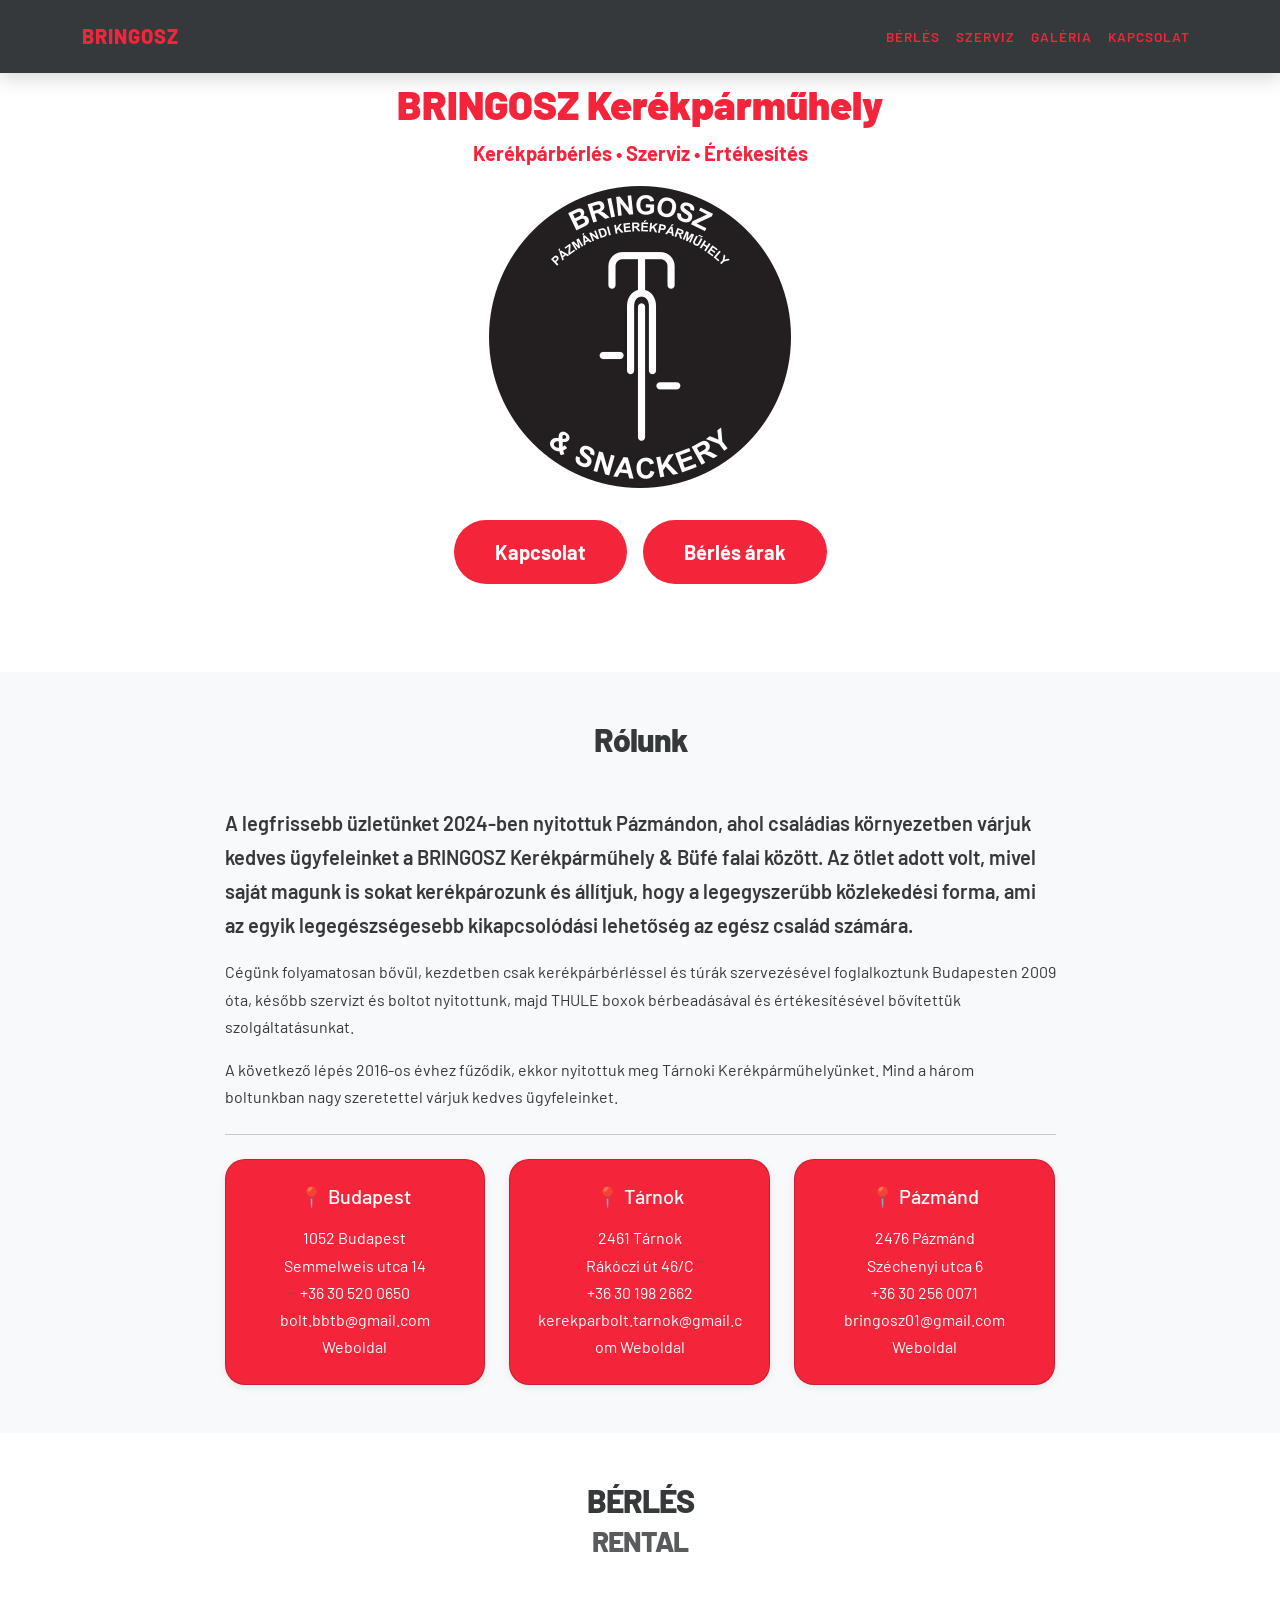
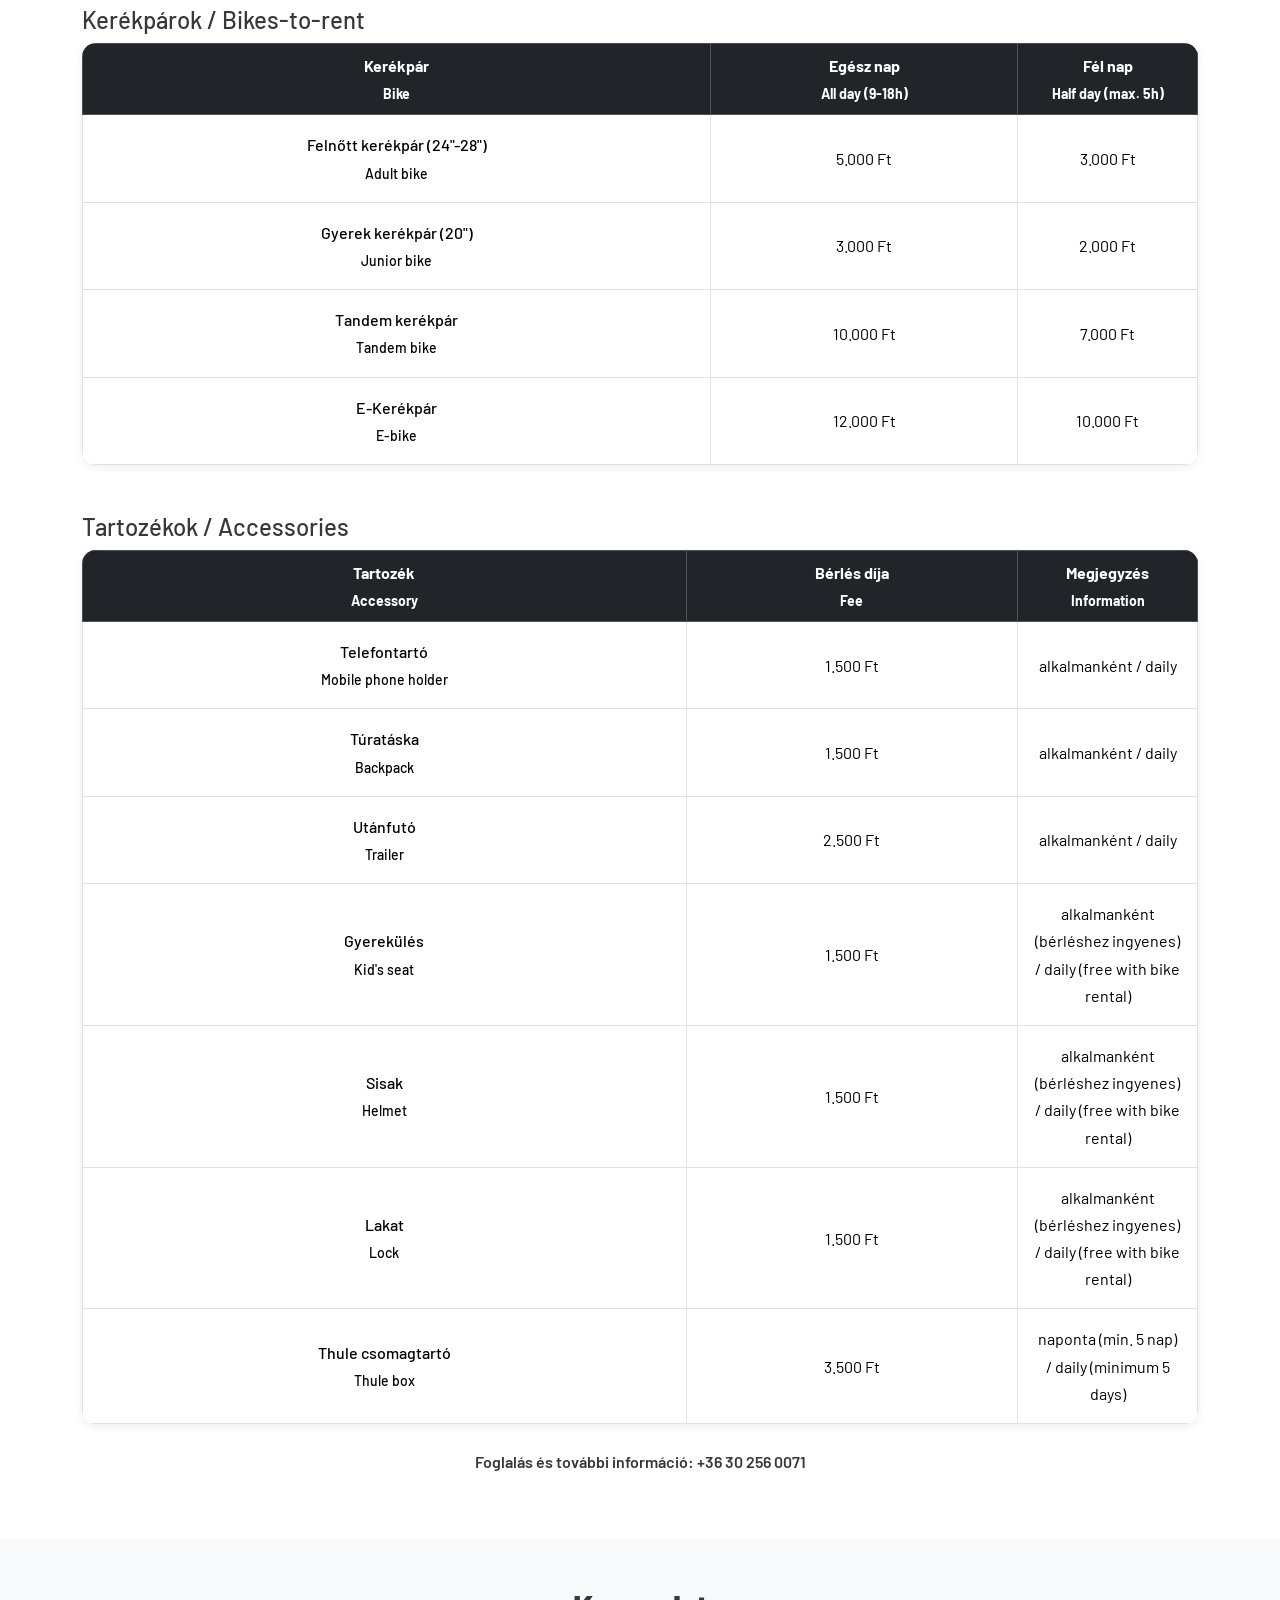
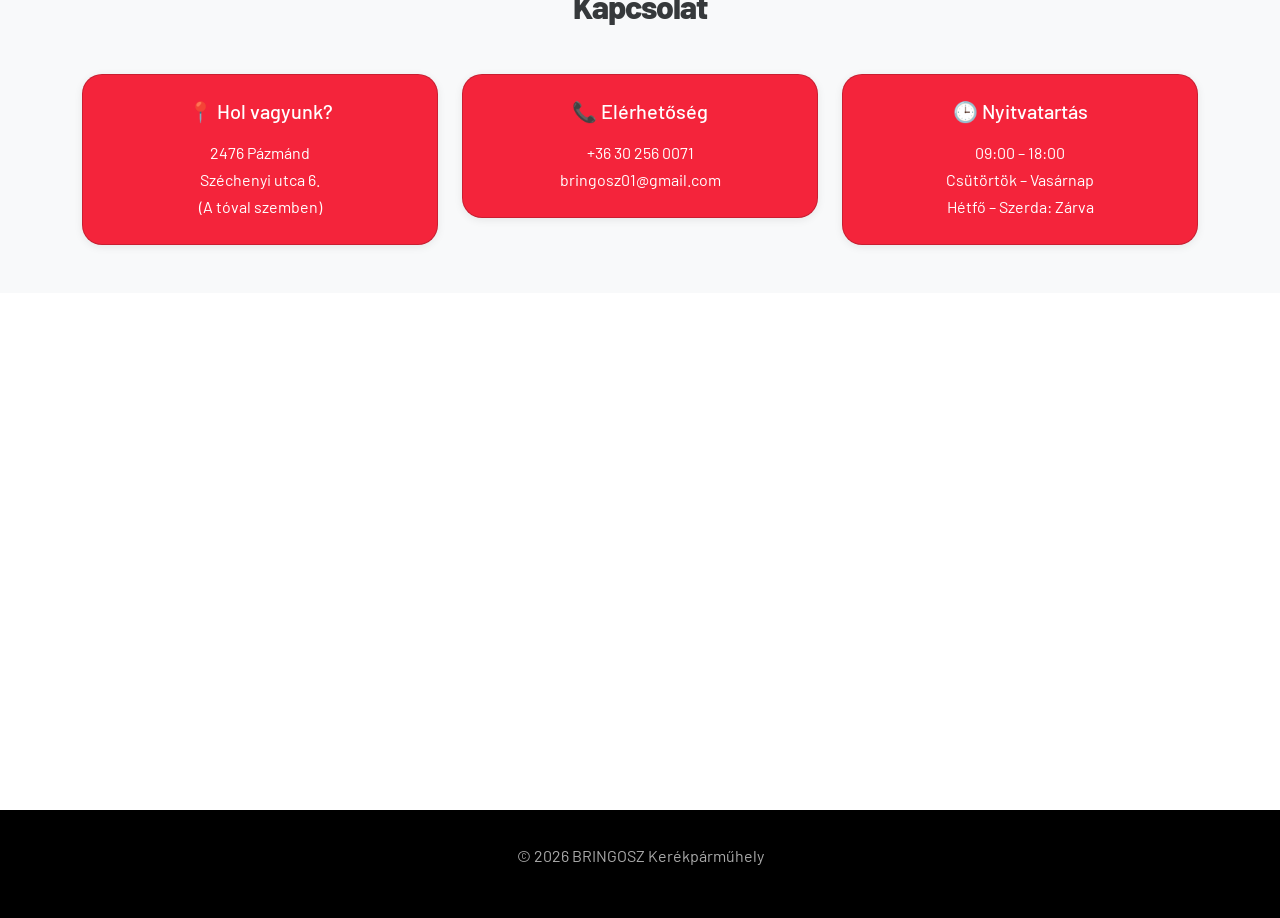
==== index.html @ d48463d9 "2." ====
<!DOCTYPE html>
<html lang="hu">
<head>
<meta charset="UTF-8">
<meta name="viewport" content="width=device-width, initial-scale=1.0">
<title>BRINGOSZ Kerékpárműhely – Pázmánd</title>

<link href="https://cdn.jsdelivr.net/npm/bootstrap@5.3.2/dist/css/bootstrap.min.css" rel="stylesheet">
<link href="https://fonts.googleapis.com/css2?family=Barlow:wght@400;600;700;800&display=swap" rel="stylesheet">
<link rel="stylesheet" href="./assets/css/style.css">
</head>

<body>

<nav class="navbar navbar-expand-lg fixed-top">
  <div class="container">
    <a class="navbar-brand" href="#">BRINGOSZ</a>
    <button class="navbar-toggler" type="button" data-bs-toggle="collapse" data-bs-target="#nav">
      <span class="navbar-toggler-icon"></span>
    </button>

    <div class="collapse navbar-collapse justify-content-end" id="nav">
      <ul class="navbar-nav">
        <li class="nav-item"><a class="nav-link" href="#berles">Bérlés</a></li>
        <li class="nav-item"><a class="nav-link" href="araink.html">Szerviz</a></li>
        <li class="nav-item"><a class="nav-link" href="galeria.php">Galéria</a></li>
        <li class="nav-item"><a class="nav-link" href="#kapcsolat">Kapcsolat</a></li>
      </ul>
    </div>
  </div>
</nav>

<main>
<section class="hero">
  <div class="container">
    <strong><h1>BRINGOSZ Kerékpárműhely</h1></strong>
    <strong><p class="lead">Kerékpárbérlés • Szerviz • Értékesítés</p></strong>

    <div class="logo-placeholder">
      <img src="./assets/imgs/bringosz_logo.png" alt="BRINGOSZ Logo">
    </div>

    <div class="d-flex justify-content-center flex-wrap mt-4">
      <a href="#kapcsolat" class="btn btn-lg">Kapcsolat</a>
      <a href="#berles" class="btn btn-lg">Bérlés árak</a>
    </div>
  </div>
</section>

<section class="py-5 bg-light">
  <div class="container">
    <h2 class="text-center mb-5">Rólunk</h2>

    <div class="row justify-content-center">
      <div class="col-lg-9">
        <p class="lead fw-semibold">
          A legfrissebb üzletünket 2024-ben nyitottuk Pázmándon, ahol családias környezetben
          várjuk kedves ügyfeleinket a BRINGOSZ Kerékpárműhely &amp; Büfé falai között. Az
          ötlet adott volt, mivel saját magunk is sokat kerékpározunk és állítjuk, hogy a
          legegyszerűbb közlekedési forma, ami az egyik legegészségesebb kikapcsolódási
          lehetőség az egész család számára.
        </p>

        <p>
          Cégünk folyamatosan bővül, kezdetben csak kerékpárbérléssel és túrák szervezésével
          foglalkoztunk Budapesten 2009 óta, később szervizt és boltot nyitottunk, majd
          THULE boxok bérbeadásával és értékesítésével bővítettük szolgáltatásunkat.
        </p>

        <p>
          A következő lépés 2016-os évhez fűződik, ekkor nyitottuk meg Tárnoki Kerékpárműhelyünket.
          Mind a három boltunkban nagy szeretettel várjuk kedves ügyfeleinket.
        </p>

        <hr class="my-4">

        <div class="row g-4 text-center">

          <div class="col-md-4">
            <div class="card contact-card text-white text-center p-4" style="background-color: var(--primary-color); border-radius:20px;">
              <h5 class="mb-3">📍 Budapest</h5>
              <p class="mb-0">
                1052 Budapest<br>
                Semmelweis utca 14<br>
                <a href="tel:+36305200650" class="text-white text-decoration-none">+36 30 520 0650</a><br>
                <a href="mailto:bolt.bbtb@gmail.com" class="text-white text-decoration-none">bolt.bbtb@gmail.com</a><br>
                <a href="https://bbtt.hu" target ="_blank" class="text-white text-decoration-none">Weboldal</a>
            </p>
            </div>
          </div>

          <div class="col-md-4">
            <div class="card contact-card text-white text-center p-4" style="background-color: var(--primary-color); border-radius:20px;">
              <h5 class="mb-3">📍 Tárnok</h5>
              <p class="mb-0">
                2461 Tárnok<br>
                Rákóczi út 46/C<br>
                <a href="tel:+36301982662" class="text-white text-decoration-none">+36 30 198 2662</a><br>
                <a href="mailto:kerekparbolt.tarnok@gmail.com" class="text-white text-decoration-none">kerekparbolt.tarnok@gmail.com</a>
                <a href="https://tarnokbike.hu" target ="_blank" class="text-white text-decoration-none">Weboldal</a>
                </p>
            </div>
          </div>

          <div class="col-md-4">
            <div class="card contact-card text-white text-center p-4" style="background-color: var(--primary-color); border-radius:20px;">
              <h5 class="mb-3">📍 Pázmánd</h5>
              <p class="mb-0">
                2476 Pázmánd<br>
                Széchenyi utca 6<br>
                <a href="tel:+36302560071" class="text-white text-decoration-none">+36 30 256 0071</a><br>
                <a href="mailto:bringosz01@gmail.com" class="text-white text-decoration-none">bringosz01@gmail.com</a><br>
                <a href="https://bringosz.hu" target ="_blank" class="text-white text-decoration-none">Weboldal</a>
              </p>
            </div>
          </div>

        </div>
      </div>
    </div>
  </div>
</section>

<section id="berles" class="py-5">
  <div class="container">
    <h2 class="text-center mb-4">BÉRLÉS <br><small class="text-muted">RENTAL</small></h2>

    <h4 class="mt-5">Kerékpárok / Bikes-to-rent</h4>
    <div class="table-responsive content-card">
      <table class="table table-bordered text-center align-middle">
        <thead class="table-dark">
          <tr>
            <th>Kerékpár<br><small>Bike</small></th>
            <th>Egész nap<br><small>All day (9-18h)</small></th>
            <th>Fél nap<br><small>Half day (max. 5h)</small></th>
          </tr>
        </thead>
        <tbody>
          <tr>
            <td>Felnőtt kerékpár (24"-28")<br><small>Adult bike</small></td>
            <td>5.000 Ft</td>
            <td>3.000 Ft</td>
          </tr>
          <tr>
            <td>Gyerek kerékpár (20")<br><small>Junior bike</small></td>
            <td>3.000 Ft</td>
            <td>2.000 Ft</td>
          </tr>
          <tr>
            <td>Tandem kerékpár<br><small>Tandem bike</small></td>
            <td>10.000 Ft</td>
            <td>7.000 Ft</td>
          </tr>
          <tr>
            <td>E-Kerékpár<br><small>E-bike</small></td>
            <td>12.000 Ft</td>
            <td>10.000 Ft</td>
          </tr>
        </tbody>
      </table>
    </div>

    <h4 class="mt-5 ">Tartozékok / Accessories</h4>
    <div class="table-responsive content-card">
      <table class="table  table-bordered text-center align-middle">
        <thead class="table-dark">
          <tr>
            <th>Tartozék<br><small>Accessory</small></th>
            <th>Bérlés díja<br><small>Fee</small></th>
            <th>Megjegyzés<br><small>Information</small></th>
          </tr>
        </thead>
        <tbody>
          <tr>
            <td>Telefontartó<br><small>Mobile phone holder</small></td>
            <td>1.500 Ft</td>
            <td>alkalmanként / daily</td>
          </tr>
          <tr>
            <td>Túratáska<br><small>Backpack</small></td>
            <td>1.500 Ft</td>
            <td>alkalmanként / daily</td>
          </tr>
          <tr>
            <td>Utánfutó<br><small>Trailer</small></td>
            <td>2.500 Ft</td>
            <td>alkalmanként / daily</td>
          </tr>
          <tr>
            <td>Gyerekülés<br><small>Kid's seat</small></td>
            <td>1.500 Ft</td>
            <td>alkalmanként (bérléshez ingyenes) / daily (free with bike rental)</td>
          </tr>
          <tr>
            <td>Sisak<br><small>Helmet</small></td>
            <td>1.500 Ft</td>
            <td>alkalmanként (bérléshez ingyenes) / daily (free with bike rental)</td>
          </tr>
          <tr>
            <td>Lakat<br><small>Lock</small></td>
            <td>1.500 Ft</td>
            <td>alkalmanként (bérléshez ingyenes) / daily (free with bike rental)</td>
          </tr>
          <tr>
            <td>Thule csomagtartó<br><small>Thule box</small></td>
            <td>3.500 Ft</td>
            <td>naponta (min. 5 nap) / daily (minimum 5 days)</td>
          </tr>
        </tbody>
      </table>
    </div>

    <p class="text-center mt-4 fw-semibold">
      Foglalás és további információ: +36 30 256 0071
    </p>
  </div>
</section>

<section id="kapcsolat" class="py-5 bg-light">
  <div class="container">
    <h2 class="text-center mb-5">Kapcsolat</h2>

    <div class="row g-4">
      <div class="col-md-4">
        <div class="card contact-card text-white text-center p-4" style="background-color: var(--primary-color); border-radius:20px;">
          <h5 class="mb-3">📍 Hol vagyunk?</h5>
          <p class="mb-0">
            2476 Pázmánd<br>
            Széchenyi utca 6.<br>
            (A tóval szemben)
          </p>
        </div>
      </div>

      <div class="col-md-4">
        <div class="card contact-card text-white text-center p-4" style="background-color: var(--primary-color); border-radius:20px;">
          <h5 class="mb-3">📞 Elérhetőség</h5>
          <p class="mb-0">
            <a href="tel:+36302560071" class="text-white text-decoration-none">+36 30 256 0071</a><br>
            <a href="mailto:bringosz01@gmail.com" class="text-white text-decoration-none">bringosz01@gmail.com</a>
          </p>
        </div>
      </div>

      <div class="col-md-4">
        <div class="card contact-card text-white text-center p-4" style="background-color: var(--primary-color); border-radius:20px;">
          <h5 class="mb-3">🕒 Nyitvatartás</h5>
          <p class="mb-0">
            09:00 – 18:00<br>
            Csütörtök – Vasárnap<br>
            Hétfő – Szerda: Zárva
          </p>
        </div>
      </div>
    </div>
  </div>
</section>

<section>
  <iframe 
    src="https://maps.google.com/maps?q=2476%20Pázmánd,%20Széchenyi%20utca%206&t=m&z=15&output=embed"
    width="100%" 
    height="350" 
    style="border:0;"
    loading="lazy">
  </iframe>
</section>

</main>

<footer>
  <div class="container text-center">
    <p>© 2026 BRINGOSZ Kerékpárműhely</p>
  </div>
</footer>

<script src="https://cdn.jsdelivr.net/npm/bootstrap@5.3.2/dist/js/bootstrap.bundle.min.js"></script>
</body>
</html>
---- assets/css/style.css ----
:root {
  --primary-color: #f4243b;
  --primary-dark: #d22128;
  --accent-color: #d2200b;
  --dark-color: #36393b;
  --text-color: #36393b;
  --white: #ffffff;

  --shadow-light: 0 2px 8px rgba(0, 0, 0, 0.08);
  --shadow-medium: 0 6px 18px rgba(0, 0, 0, 0.15);
}

* { margin:0; padding:0; box-sizing:border-box; }

html, body { height: 100%; }
main { flex: 1; }

body {
  background-color: var(--white);
  color: var(--text-color);
  font-family: 'Barlow', system-ui, sans-serif;
  line-height: 1.7;
  overflow-x: hidden;
  display: flex;
  flex-direction: column;
  min-height: 100vh;
}

.navbar {
  background-color: var(--dark-color);
  box-shadow: var(--shadow-medium);
  padding: 0.9rem 0;
  transition: background 0.3s ease-in-out;
}

.navbar-brand {
  color: var(--primary-color) !important;
  font-weight: 800;
  letter-spacing: 1px;
  text-transform: uppercase;
  transition: color 0.3s ease-in-out;
}

.navbar-brand:hover {
  color: white !important;
}

.nav-link {
  color: var(--primary-color) !important;
  font-weight: 600;
  text-transform: uppercase;
  font-size: .85rem;
  letter-spacing: 1px;
  position: relative;
  transition: color 0.3s ease-in-out;
}

.nav-link:hover {
  color: white !important;
}

.nav-link::after {
  content: "";
  position: absolute;
  left: 1rem;
  bottom: 0;
  width: 0;
  height: 2px;
  background: var(--primary-color);
  transition: all 0.3s ease-in-out;
}

.nav-link:hover::after {
  width: calc(100% - 2rem);
  background: white;
}

.navbar-toggler {
  border-color: rgba(255,255,255,.5);
}

.navbar-toggler-icon {
  filter: invert(1);
}

.hero {
  position: relative;
  min-height: 65vh;
  display:flex;
  align-items:center;
  background: var(--white);
  color:var(--primary-color);
  font-weight: bold;
  text-align:center;
}

.hero::before {
  content:"";
  position:absolute;
  font-weight: bold;
  inset:0;
}

.hero .container { position:relative; z-index:2; }

.hero .btn {
  background: var(--primary-color);
  color: white;
  border-radius:50px;
  padding:1rem 2.5rem;
  font-weight:700;
  transition: all 0.3s ease-in-out;
  margin:0.5rem;
}
.hero h1 {
  font-weight: 900; 
}

.hero p.lead {
  font-weight: 700; 
}

.hero .btn:hover {
  background:var(--dark-color);
  color: var(--primary-color);
  transform:translateY(-2px);
}

section { padding:5rem 0; }

section h2 {
  font-weight:800;
  letter-spacing:-1px;
  margin-bottom:3rem;
}

.content-card h4 {
  color: var(--primary-color);
  font-weight: 800;          
  font-size: 1.8rem;        
  text-align: center;        
  margin-bottom: 1.5rem;
  padding-bottom: 0.75rem;
  border-bottom: 3px solid var(--accent-color);
}

.content-card table { margin: auto; }

.content-card table td:first-child { font-weight: 500; }
.content-card table td:last-child { width: 180px; }

.content-card,
.card,
.contact-card,
.social-card {
  background:white;
  border-radius:14px;
  box-shadow: var(--shadow-light);
  transition:.3s;
}

.card-img-top { height:220px; object-fit:cover; }

.card-title {
  color: var(--primary-color) !important;
  font-weight:700;
}

.table td { padding:1rem; }

#price-tag {
  background: linear-gradient(135deg, var(--primary-color), var(--accent-color));
  color:white;
  font-weight:700;
  padding:.6rem 1.2rem;
  border-radius:8px;
  text-align:center;
  box-shadow: 0 3px 10px rgba(65,105,225,.25);
}

.btn-primary {
  background: var(--primary-color);
  border: none;
}

.btn-primary:hover { background: var(--primary-dark); }

.gallery-box { width: 100%; height: 160px; overflow: hidden; border-radius: 12px; }
.gallery-img { width: 100%; height: 100%; object-fit: cover; transition: transform .25s; }
.gallery-box:hover .gallery-img { transform: scale(1.08); }

footer {
  background:black;
  color:#aaa;
  padding:2rem 0;
  text-align:center;
}

/* ===================== MEDIA QUERIES ===================== */
@media (max-width: 768px){
  body { font-size: 15px; line-height: 1.6; }
  section { padding: 2.5rem 1rem; }
  section h2 { font-size: 1.7rem; margin-bottom: 2rem; }

  .navbar { padding: .6rem 0; }
  .navbar-brand { font-size: 1rem; }
  .nav-link { font-size: .9rem; padding: .6rem 1rem !important; }
  .nav-link::after { display: none; }

  .hero { min-height: 55vh; padding: 3rem 1rem; }
  .hero h1 { font-size: 1.9rem; }
  .hero p { font-size: 1rem; }
  .hero .btn { width: 100%; padding: .9rem 1.2rem; font-size: 1rem; }

  .content-card h4 { font-size: 1.3rem; margin-bottom: 1rem; }
  .content-card,
  .card,
  .contact-card,
  .social-card { border-radius: 12px; padding: 1rem; }

  .card-img-top { height: 180px; }
  .card-title { font-size: 1.1rem; }
  .content-card table { font-size: .9rem; }
  .table td { padding: .6rem; }
  .content-card { overflow-x: auto; }
  #price-tag { font-size: .95rem; padding: .5rem .9rem; }

  .btn { width: 100%; margin-bottom: .5rem; }
  .gallery-box { width: 100%; aspect-ratio: 1 / 1; overflow: hidden; border-radius: 12px; }
  footer { font-size: .9rem; padding: 1.5rem 1rem; }
}
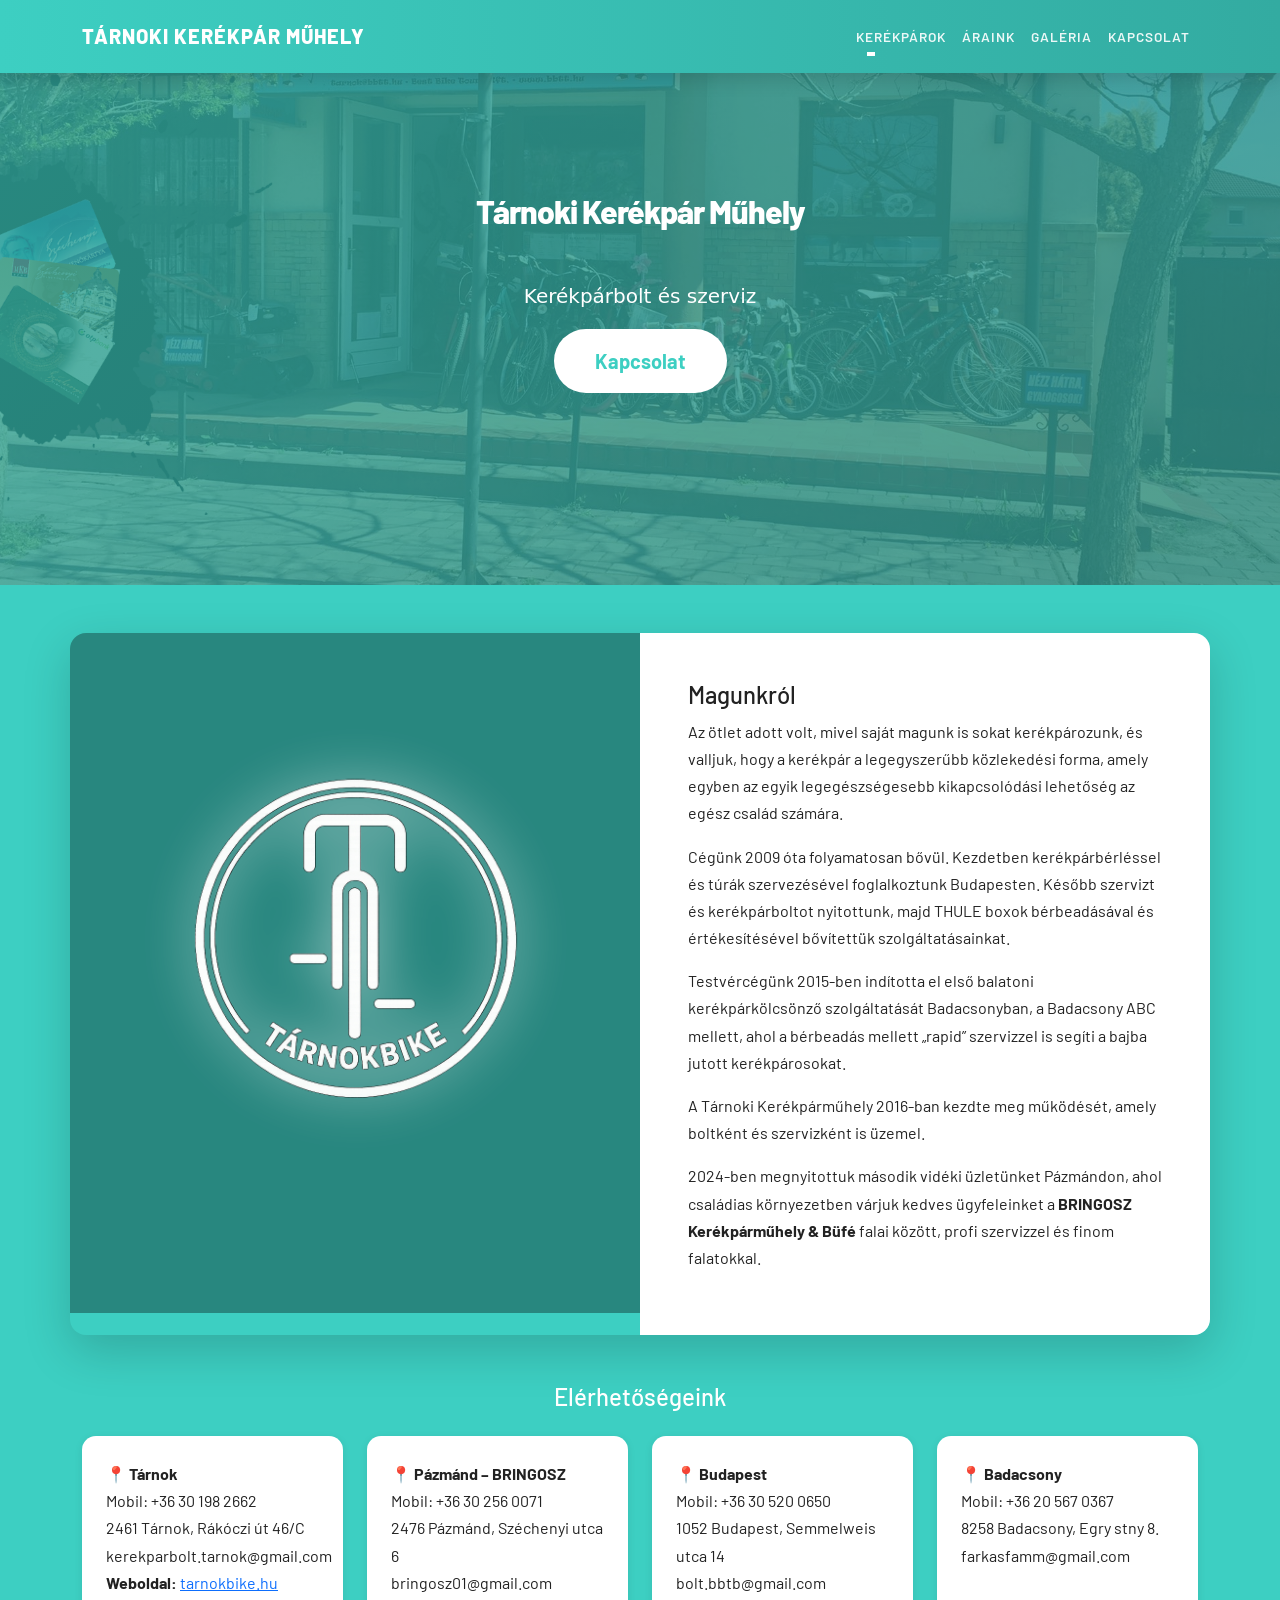
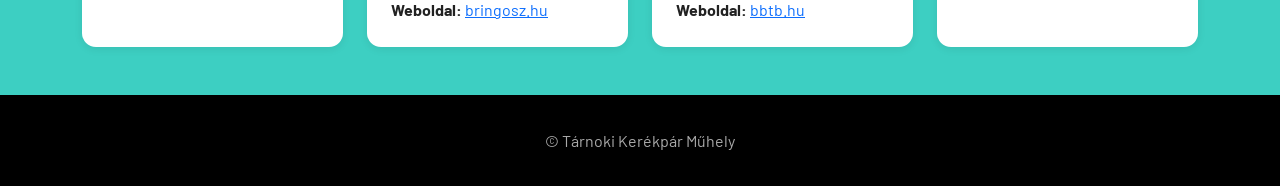
==== commit 603d54ac: "added t bike site" ====
--- a/index.html
+++ b/index.html
@@ -2,278 +2,192 @@
 <html lang="hu">
 <head>
 <meta charset="UTF-8">
-<meta name="viewport" content="width=device-width, initial-scale=1.0">
-<title>BRINGOSZ Kerékpárműhely – Pázmánd</title>
+<title>Best Bike Tours Tárnok</title>
 
-<link href="https://cdn.jsdelivr.net/npm/bootstrap@5.3.2/dist/css/bootstrap.min.css" rel="stylesheet">
+<meta name="viewport" content="width=device-width, initial-scale=1">
+
+<link href="https://cdn.jsdelivr.net/npm/bootstrap@5.3.3/dist/css/bootstrap.min.css" rel="stylesheet">
+<link href="assets/css/style.css" rel="stylesheet">
+<link rel="icon" href="assets/imgs/tarnok_ico.ico">
 <link href="https://fonts.googleapis.com/css2?family=Barlow:wght@400;600;700;800&display=swap" rel="stylesheet">
-<link rel="stylesheet" href="./assets/css/style.css">
+
+<style>
+.location-link {
+  text-decoration: none;
+  color: inherit;
+  transition: 0.3s;
+}
+.location-link:hover {
+  text-decoration: underline;
+  color: var(--primary-color);
+}
+</style>
+
 </head>
 
 <body>
 
 <nav class="navbar navbar-expand-lg fixed-top">
-  <div class="container">
-    <a class="navbar-brand" href="#">BRINGOSZ</a>
-    <button class="navbar-toggler" type="button" data-bs-toggle="collapse" data-bs-target="#nav">
-      <span class="navbar-toggler-icon"></span>
-    </button>
+<div class="container">
 
-    <div class="collapse navbar-collapse justify-content-end" id="nav">
-      <ul class="navbar-nav">
-        <li class="nav-item"><a class="nav-link" href="#berles">Bérlés</a></li>
-        <li class="nav-item"><a class="nav-link" href="araink.html">Szerviz</a></li>
-        <li class="nav-item"><a class="nav-link" href="galeria.php">Galéria</a></li>
-        <li class="nav-item"><a class="nav-link" href="#kapcsolat">Kapcsolat</a></li>
-      </ul>
-    </div>
-  </div>
+<a class="navbar-brand" href="index.html">Tárnoki Kerékpár Műhely</a>
+
+<button class="navbar-toggler" type="button"
+        data-bs-toggle="collapse"
+        data-bs-target="#nav">
+  <span class="navbar-toggler-icon"></span>
+</button>
+
+<div class="collapse navbar-collapse" id="nav">
+<ul class="navbar-nav ms-auto">
+
+<li class="nav-item dropdown">
+  <a class="nav-link dropdown-toggle"
+     href="#"
+     id="bikeMenu"
+     role="button"
+     data-bs-toggle="dropdown"
+     data-bs-auto-close="outside"
+     aria-expanded="false">
+     Kerékpárok
+  </a>
+
+  <ul class="dropdown-menu dropdown-menu-end shadow border-0">
+    <li><a class="dropdown-item" href="https://www.neuzer.hu" target="_blank">Neuzer</a></li>
+    <li><a class="dropdown-item" href="https://www.crosscycle.hu" target="_blank">Crosscycle</a></li>
+    <li><a class="dropdown-item" href="https://www.schwinncsepel.hu" target="_blank">Csepel</a></li>
+  </ul>
+</li>
+
+<li class="nav-item"><a class="nav-link" href="araink.html">Áraink</a></li>
+<li class="nav-item"><a class="nav-link" href="galeria.php">Galéria</a></li>
+<li class="nav-item"><a class="nav-link" href="kapcsolat.html">Kapcsolat</a></li>
+
+</ul>
+</div>
+</div>
 </nav>
 
+
 <main>
+
 <section class="hero">
-  <div class="container">
-    <strong><h1>BRINGOSZ Kerékpárműhely</h1></strong>
-    <strong><p class="lead">Kerékpárbérlés • Szerviz • Értékesítés</p></strong>
-
-    <div class="logo-placeholder">
-      <img src="./assets/imgs/bringosz_logo.png" alt="BRINGOSZ Logo">
-    </div>
-
-    <div class="d-flex justify-content-center flex-wrap mt-4">
-      <a href="#kapcsolat" class="btn btn-lg">Kapcsolat</a>
-      <a href="#berles" class="btn btn-lg">Bérlés árak</a>
-    </div>
-  </div>
+<div class="container">
+<h2>Tárnoki Kerékpár Műhely</h2>
+<p class="lead">Kerékpárbolt és szerviz</p>
+<a href="kapcsolat.html" class="btn btn-lg">Kapcsolat</a>
+</div>
 </section>
 
-<section class="py-5 bg-light">
-  <div class="container">
-    <h2 class="text-center mb-5">Rólunk</h2>
 
-    <div class="row justify-content-center">
-      <div class="col-lg-9">
-        <p class="lead fw-semibold">
-          A legfrissebb üzletünket 2024-ben nyitottuk Pázmándon, ahol családias környezetben
-          várjuk kedves ügyfeleinket a BRINGOSZ Kerékpárműhely &amp; Büfé falai között. Az
-          ötlet adott volt, mivel saját magunk is sokat kerékpározunk és állítjuk, hogy a
-          legegyszerűbb közlekedési forma, ami az egyik legegészségesebb kikapcsolódási
-          lehetőség az egész család számára.
-        </p>
+<section class="py-5" style="background: var(--primary-color);">
+<div class="container">
 
-        <p>
-          Cégünk folyamatosan bővül, kezdetben csak kerékpárbérléssel és túrák szervezésével
-          foglalkoztunk Budapesten 2009 óta, később szervizt és boltot nyitottunk, majd
-          THULE boxok bérbeadásával és értékesítésével bővítettük szolgáltatásunkat.
-        </p>
+<!-- SPLIT BLOKK -->
+<div class="row align-items-stretch shadow-lg rounded-4 overflow-hidden mb-5">
 
-        <p>
-          A következő lépés 2016-os évhez fűződik, ekkor nyitottuk meg Tárnoki Kerékpárműhelyünket.
-          Mind a három boltunkban nagy szeretettel várjuk kedves ügyfeleinket.
-        </p>
+ <div class="col-lg-6 p-0">
+  <div class="split-left d-flex align-items-center justify-content-center">
+    <img src="./assets/imgs/tarnok_bike_logo_feher.png" alt="Logo" class="split-logo">
+  </div>
+</div>
 
-        <hr class="my-4">
+<div class="col-lg-6 bg-white p-4 p-md-5" style="color:var(--text-color);">
 
-        <div class="row g-4 text-center">
+<h4>Magunkról</h4>
 
-          <div class="col-md-4">
-            <div class="card contact-card text-white text-center p-4" style="background-color: var(--primary-color); border-radius:20px;">
-              <h5 class="mb-3">📍 Budapest</h5>
-              <p class="mb-0">
-                1052 Budapest<br>
-                Semmelweis utca 14<br>
-                <a href="tel:+36305200650" class="text-white text-decoration-none">+36 30 520 0650</a><br>
-                <a href="mailto:bolt.bbtb@gmail.com" class="text-white text-decoration-none">bolt.bbtb@gmail.com</a><br>
-                <a href="https://bbtt.hu" target ="_blank" class="text-white text-decoration-none">Weboldal</a>
-            </p>
-            </div>
-          </div>
+<p>
+Az ötlet adott volt, mivel saját magunk is sokat kerékpározunk, és valljuk,
+hogy a kerékpár a legegyszerűbb közlekedési forma, amely egyben az egyik
+legegészségesebb kikapcsolódási lehetőség az egész család számára.
+</p>
 
-          <div class="col-md-4">
-            <div class="card contact-card text-white text-center p-4" style="background-color: var(--primary-color); border-radius:20px;">
-              <h5 class="mb-3">📍 Tárnok</h5>
-              <p class="mb-0">
-                2461 Tárnok<br>
-                Rákóczi út 46/C<br>
-                <a href="tel:+36301982662" class="text-white text-decoration-none">+36 30 198 2662</a><br>
-                <a href="mailto:kerekparbolt.tarnok@gmail.com" class="text-white text-decoration-none">kerekparbolt.tarnok@gmail.com</a>
-                <a href="https://tarnokbike.hu" target ="_blank" class="text-white text-decoration-none">Weboldal</a>
-                </p>
-            </div>
-          </div>
+<p>
+Cégünk 2009 óta folyamatosan bővül. Kezdetben kerékpárbérléssel és túrák
+szervezésével foglalkoztunk Budapesten. Később szervizt és kerékpárboltot
+nyitottunk, majd THULE boxok bérbeadásával és értékesítésével bővítettük
+szolgáltatásainkat.
+</p>
 
-          <div class="col-md-4">
-            <div class="card contact-card text-white text-center p-4" style="background-color: var(--primary-color); border-radius:20px;">
-              <h5 class="mb-3">📍 Pázmánd</h5>
-              <p class="mb-0">
-                2476 Pázmánd<br>
-                Széchenyi utca 6<br>
-                <a href="tel:+36302560071" class="text-white text-decoration-none">+36 30 256 0071</a><br>
-                <a href="mailto:bringosz01@gmail.com" class="text-white text-decoration-none">bringosz01@gmail.com</a><br>
-                <a href="https://bringosz.hu" target ="_blank" class="text-white text-decoration-none">Weboldal</a>
-              </p>
-            </div>
-          </div>
+<p>
+Testvércégünk 2015-ben indította el első balatoni kerékpárkölcsönző
+szolgáltatását Badacsonyban, a Badacsony ABC mellett, ahol a bérbeadás
+mellett „rapid” szervizzel is segíti a bajba jutott kerékpárosokat.
+</p>
 
-        </div>
-      </div>
-    </div>
-  </div>
-</section>
+<p>
+A Tárnoki Kerékpárműhely 2016-ban kezdte meg működését, amely boltként
+és szervizként is üzemel.
+</p>
 
-<section id="berles" class="py-5">
-  <div class="container">
-    <h2 class="text-center mb-4">BÉRLÉS <br><small class="text-muted">RENTAL</small></h2>
+<p>
+2024-ben megnyitottuk második vidéki üzletünket Pázmándon, ahol családias
+környezetben várjuk kedves ügyfeleinket a <strong>BRINGOSZ Kerékpárműhely &amp; Büfé</strong>
+falai között, profi szervizzel és finom falatokkal.
+</p>
 
-    <h4 class="mt-5">Kerékpárok / Bikes-to-rent</h4>
-    <div class="table-responsive content-card">
-      <table class="table table-bordered text-center align-middle">
-        <thead class="table-dark">
-          <tr>
-            <th>Kerékpár<br><small>Bike</small></th>
-            <th>Egész nap<br><small>All day (9-18h)</small></th>
-            <th>Fél nap<br><small>Half day (max. 5h)</small></th>
-          </tr>
-        </thead>
-        <tbody>
-          <tr>
-            <td>Felnőtt kerékpár (24"-28")<br><small>Adult bike</small></td>
-            <td>5.000 Ft</td>
-            <td>3.000 Ft</td>
-          </tr>
-          <tr>
-            <td>Gyerek kerékpár (20")<br><small>Junior bike</small></td>
-            <td>3.000 Ft</td>
-            <td>2.000 Ft</td>
-          </tr>
-          <tr>
-            <td>Tandem kerékpár<br><small>Tandem bike</small></td>
-            <td>10.000 Ft</td>
-            <td>7.000 Ft</td>
-          </tr>
-          <tr>
-            <td>E-Kerékpár<br><small>E-bike</small></td>
-            <td>12.000 Ft</td>
-            <td>10.000 Ft</td>
-          </tr>
-        </tbody>
-      </table>
-    </div>
+</div>
+</div>
 
-    <h4 class="mt-5 ">Tartozékok / Accessories</h4>
-    <div class="table-responsive content-card">
-      <table class="table  table-bordered text-center align-middle">
-        <thead class="table-dark">
-          <tr>
-            <th>Tartozék<br><small>Accessory</small></th>
-            <th>Bérlés díja<br><small>Fee</small></th>
-            <th>Megjegyzés<br><small>Information</small></th>
-          </tr>
-        </thead>
-        <tbody>
-          <tr>
-            <td>Telefontartó<br><small>Mobile phone holder</small></td>
-            <td>1.500 Ft</td>
-            <td>alkalmanként / daily</td>
-          </tr>
-          <tr>
-            <td>Túratáska<br><small>Backpack</small></td>
-            <td>1.500 Ft</td>
-            <td>alkalmanként / daily</td>
-          </tr>
-          <tr>
-            <td>Utánfutó<br><small>Trailer</small></td>
-            <td>2.500 Ft</td>
-            <td>alkalmanként / daily</td>
-          </tr>
-          <tr>
-            <td>Gyerekülés<br><small>Kid's seat</small></td>
-            <td>1.500 Ft</td>
-            <td>alkalmanként (bérléshez ingyenes) / daily (free with bike rental)</td>
-          </tr>
-          <tr>
-            <td>Sisak<br><small>Helmet</small></td>
-            <td>1.500 Ft</td>
-            <td>alkalmanként (bérléshez ingyenes) / daily (free with bike rental)</td>
-          </tr>
-          <tr>
-            <td>Lakat<br><small>Lock</small></td>
-            <td>1.500 Ft</td>
-            <td>alkalmanként (bérléshez ingyenes) / daily (free with bike rental)</td>
-          </tr>
-          <tr>
-            <td>Thule csomagtartó<br><small>Thule box</small></td>
-            <td>3.500 Ft</td>
-            <td>naponta (min. 5 nap) / daily (minimum 5 days)</td>
-          </tr>
-        </tbody>
-      </table>
-    </div>
+<!-- ELÉRHETŐSÉGEK KÜLÖN BLOKK -->
+<h4 class="text-white text-center mb-4">Elérhetőségeink</h4>
 
-    <p class="text-center mt-4 fw-semibold">
-      Foglalás és további információ: +36 30 256 0071
-    </p>
-  </div>
-</section>
+<div class="row g-4">
 
-<section id="kapcsolat" class="py-5 bg-light">
-  <div class="container">
-    <h2 class="text-center mb-5">Kapcsolat</h2>
+<div class="col-md-6 col-lg-3">
+<div class="contact-card h-100">
+<strong>📍 Tárnok</strong><br>
+Mobil: +36 30 198 2662<br>
+2461 Tárnok, Rákóczi út 46/C<br>
+kerekparbolt.tarnok@gmail.com<br>
+<strong>Weboldal:</strong>
+<a href="https://tarnokbike.hu" target="_blank">tarnokbike.hu</a>
+</div>
+</div>
 
-    <div class="row g-4">
-      <div class="col-md-4">
-        <div class="card contact-card text-white text-center p-4" style="background-color: var(--primary-color); border-radius:20px;">
-          <h5 class="mb-3">📍 Hol vagyunk?</h5>
-          <p class="mb-0">
-            2476 Pázmánd<br>
-            Széchenyi utca 6.<br>
-            (A tóval szemben)
-          </p>
-        </div>
-      </div>
+<div class="col-md-6 col-lg-3">
+<div class="contact-card h-100">
+<strong>📍 Pázmánd – BRINGOSZ</strong><br>
+Mobil: +36 30 256 0071<br>
+2476 Pázmánd, Széchenyi utca 6<br>
+bringosz01@gmail.com<br>
+<strong>Weboldal:</strong>
+<a href="https://bringosz.hu" target="_blank">bringosz.hu</a>
+</div>
+</div>
 
-      <div class="col-md-4">
-        <div class="card contact-card text-white text-center p-4" style="background-color: var(--primary-color); border-radius:20px;">
-          <h5 class="mb-3">📞 Elérhetőség</h5>
-          <p class="mb-0">
-            <a href="tel:+36302560071" class="text-white text-decoration-none">+36 30 256 0071</a><br>
-            <a href="mailto:bringosz01@gmail.com" class="text-white text-decoration-none">bringosz01@gmail.com</a>
-          </p>
-        </div>
-      </div>
+<div class="col-md-6 col-lg-3">
+<div class="contact-card h-100">
+<strong>📍 Budapest</strong><br>
+Mobil: +36 30 520 0650<br>
+1052 Budapest, Semmelweis utca 14<br>
+bolt.bbtb@gmail.com<br>
+<strong>Weboldal:</strong>
+<a href="https://www.bbtb.hu/" target="_blank">bbtb.hu</a>
+</div>
+</div>
 
-      <div class="col-md-4">
-        <div class="card contact-card text-white text-center p-4" style="background-color: var(--primary-color); border-radius:20px;">
-          <h5 class="mb-3">🕒 Nyitvatartás</h5>
-          <p class="mb-0">
-            09:00 – 18:00<br>
-            Csütörtök – Vasárnap<br>
-            Hétfő – Szerda: Zárva
-          </p>
-        </div>
-      </div>
-    </div>
-  </div>
-</section>
+<div class="col-md-6 col-lg-3">
+<div class="contact-card h-100">
+<strong>📍 Badacsony</strong><br>
+Mobil: +36 20 567 0367<br>
+8258 Badacsony, Egry stny 8.<br>
+farkasfamm@gmail.com
+</div>
+</div>
 
-<section>
-  <iframe 
-    src="https://maps.google.com/maps?q=2476%20Pázmánd,%20Széchenyi%20utca%206&t=m&z=15&output=embed"
-    width="100%" 
-    height="350" 
-    style="border:0;"
-    loading="lazy">
-  </iframe>
+</div>
+
+</div>
 </section>
 
 </main>
 
 <footer>
-  <div class="container text-center">
-    <p>© 2026 BRINGOSZ Kerékpárműhely</p>
-  </div>
+© Tárnoki Kerékpár Műhely
 </footer>
 
-<script src="https://cdn.jsdelivr.net/npm/bootstrap@5.3.2/dist/js/bootstrap.bundle.min.js"></script>
+<script src="https://cdn.jsdelivr.net/npm/bootstrap@5.3.3/dist/js/bootstrap.bundle.min.js"></script>
+
 </body>
 </html>
--- a/assets/css/style.css
+++ b/assets/css/style.css
@@ -1,9 +1,10 @@
 :root {
-  --primary-color: #f4243b;
-  --primary-dark: #d22128;
-  --accent-color: #d2200b;
-  --dark-color: #36393b;
-  --text-color: #36393b;
+  --primary-color: #3dcfc2;
+  --primary-dark: #33aba1;
+  --accent-color: #45e4d6;
+  --dark-color: #000000;
+  --text-color: #222222;
+  --light-gray: #f4f6fa;
   --white: #ffffff;
 
   --shadow-light: 0 2px 8px rgba(0, 0, 0, 0.08);
@@ -12,11 +13,15 @@
 
 * { margin:0; padding:0; box-sizing:border-box; }
 
-html, body { height: 100%; }
-main { flex: 1; }
+html, body {
+  height: 100%;
+}
+main {
+  flex: 1;
+}
 
 body {
-  background-color: var(--white);
+  background: var(--white);
   color: var(--text-color);
   font-family: 'Barlow', system-ui, sans-serif;
   line-height: 1.7;
@@ -27,111 +32,62 @@
 }
 
 .navbar {
-  background-color: var(--dark-color);
+  background: linear-gradient(90deg, var(--primary-color), var(--primary-dark));
   box-shadow: var(--shadow-medium);
   padding: 0.9rem 0;
-  transition: background 0.3s ease-in-out;
+  transition: all .3s ease;
 }
 
 .navbar-brand {
-  color: var(--primary-color) !important;
+  color: white !important;
   font-weight: 800;
   letter-spacing: 1px;
   text-transform: uppercase;
-  transition: color 0.3s ease-in-out;
-}
-
-.navbar-brand:hover {
-  color: white !important;
 }
 
 .nav-link {
-  color: var(--primary-color) !important;
+  color: rgba(255,255,255,.9) !important;
   font-weight: 600;
   text-transform: uppercase;
   font-size: .85rem;
   letter-spacing: 1px;
   position: relative;
-  transition: color 0.3s ease-in-out;
 }
 
 .nav-link:hover {
   color: white !important;
 }
 
+.fb-center {
+  display: flex;
+  justify-content: center;
+}
+
 .nav-link::after {
-  content: "";
-  position: absolute;
-  left: 1rem;
-  bottom: 0;
-  width: 0;
-  height: 2px;
-  background: var(--primary-color);
-  transition: all 0.3s ease-in-out;
+  content:"";
+  position:absolute;
+  left:1rem;
+  bottom:0;
+  width:0;
+  height:2px;
+  background:white;
+  transition:.25s;
+}
+
+.dropdown-menu {
+  min-width: 220px;
+  text-align: left;
 }
 
 .nav-link:hover::after {
-  width: calc(100% - 2rem);
-  background: white;
+  width:calc(100% - 2rem);
 }
 
 .navbar-toggler {
   border-color: rgba(255,255,255,.5);
 }
-
 .navbar-toggler-icon {
   filter: invert(1);
-}
-
-.hero {
-  position: relative;
-  min-height: 65vh;
-  display:flex;
-  align-items:center;
-  background: var(--white);
-  color:var(--primary-color);
-  font-weight: bold;
-  text-align:center;
-}
-
-.hero::before {
-  content:"";
-  position:absolute;
-  font-weight: bold;
-  inset:0;
-}
-
-.hero .container { position:relative; z-index:2; }
-
-.hero .btn {
-  background: var(--primary-color);
-  color: white;
-  border-radius:50px;
-  padding:1rem 2.5rem;
-  font-weight:700;
-  transition: all 0.3s ease-in-out;
-  margin:0.5rem;
-}
-.hero h1 {
-  font-weight: 900; 
-}
-
-.hero p.lead {
-  font-weight: 700; 
-}
-
-.hero .btn:hover {
-  background:var(--dark-color);
-  color: var(--primary-color);
-  transform:translateY(-2px);
-}
-
-section { padding:5rem 0; }
-
-section h2 {
-  font-weight:800;
-  letter-spacing:-1px;
-  margin-bottom:3rem;
 }
 
 .content-card h4 {
@@ -144,10 +100,96 @@
   border-bottom: 3px solid var(--accent-color);
 }
 
-.content-card table { margin: auto; }
-
-.content-card table td:first-child { font-weight: 500; }
-.content-card table td:last-child { width: 180px; }
+.content-card table {
+margin: auto;                    
+}
+
+.split-left {
+  position: relative;
+  min-height: 680px;
+  overflow: hidden;
+}
+
+.split-left::before {
+  content: "";
+  position: absolute;
+  inset: 0;
+  background-image: url('https://images.unsplash.com/photo-1507035895480-2b3156c31fc8');
+  background-size: cover;
+  background-position: center;
+  filter: blur(6px);   
+  transform: scale(1.08); 
+}
+
+.split-left::after {
+  content: "";
+  position: absolute;
+  inset: 0;
+  background: rgba(0,0,0,0.35); 
+}
+
+.split-logo {
+  position: absolute;
+  top: 50%;
+  left: 50%;
+  transform: translate(-50%, -50%);
+  z-index: 2;
+  width:500px;
+  max-width: 90%;
+  filter: drop-shadow(0 0 25px rgba(255,255,255,0.6));
+}
+
+.hero {
+  position: relative;
+  min-height: 65vh;
+  display:flex;
+  align-items:center;
+  background:
+    linear-gradient(135deg,rgba(61,207,194,.78),rgba(51,171,161,.78)),
+    url('../imgs/header.png') center/cover no-repeat;
+  color:white;
+  text-align:center;
+}
+
+.hero::before {
+  content:"";
+  position:absolute;
+  inset:0;
+  background: rgba(0,0,0,.15);
+}
+
+.hero .container { position:relative; z-index:2; }
+
+.hero .btn {
+  background:white;
+  color:var(--primary-color);
+  border-radius:50px;
+  padding:1rem 2.5rem;
+  font-weight:700;
+}
+
+.hero .btn:hover {
+  background:var(--primary-color);
+  color:white;
+  transform:translateY(-2px);
+}
+
+
+section { padding:5rem 0; }
+
+section h2 {
+  font-weight:800;
+  letter-spacing:-1px;
+  margin-bottom:3rem;
+}
+
+.content-card table td:first-child {
+  font-weight: 500;
+}
+
+.content-card table td:last-child {
+  width: 180px;
+}
 
 .content-card,
 .card,
@@ -159,14 +201,22 @@
   transition:.3s;
 }
 
-.card-img-top { height:220px; object-fit:cover; }
+
+
+.card-img-top {
+  height:220px;
+  object-fit:cover;
+}
 
 .card-title {
   color: var(--primary-color) !important;
   font-weight:700;
 }
 
-.table td { padding:1rem; }
+
+.table td {
+  padding:1rem;
+}
 
 #price-tag {
   background: linear-gradient(135deg, var(--primary-color), var(--accent-color));
@@ -178,16 +228,33 @@
   box-shadow: 0 3px 10px rgba(65,105,225,.25);
 }
 
+
 .btn-primary {
   background: var(--primary-color);
   border: none;
 }
 
-.btn-primary:hover { background: var(--primary-dark); }
-
-.gallery-box { width: 100%; height: 160px; overflow: hidden; border-radius: 12px; }
-.gallery-img { width: 100%; height: 100%; object-fit: cover; transition: transform .25s; }
-.gallery-box:hover .gallery-img { transform: scale(1.08); }
+.btn-primary:hover {
+  background: var(--primary-dark);
+}
+
+.gallery-box {
+    width: 100%;
+    height: 160px;          
+    overflow: hidden;
+    border-radius: 12px;
+}
+
+.gallery-img {
+    width: 100%;
+    height: 100%;
+    object-fit: cover;      
+    transition: transform .25s;
+}
+
+.gallery-box:hover .gallery-img {
+    transform: scale(1.08);
+}
 
 footer {
   background:black;
@@ -196,36 +263,165 @@
   text-align:center;
 }
 
-/* ===================== MEDIA QUERIES ===================== */
+.contact-card {
+  padding: 1.5rem;
+  transition: .3s;
+}
+
+.contact-card:hover {
+  transform: translateY(-6px);
+  box-shadow: var(--shadow-medium);
+}
+
 @media (max-width: 768px){
-  body { font-size: 15px; line-height: 1.6; }
-  section { padding: 2.5rem 1rem; }
-  section h2 { font-size: 1.7rem; margin-bottom: 2rem; }
-
-  .navbar { padding: .6rem 0; }
-  .navbar-brand { font-size: 1rem; }
-  .nav-link { font-size: .9rem; padding: .6rem 1rem !important; }
-  .nav-link::after { display: none; }
-
-  .hero { min-height: 55vh; padding: 3rem 1rem; }
-  .hero h1 { font-size: 1.9rem; }
-  .hero p { font-size: 1rem; }
-  .hero .btn { width: 100%; padding: .9rem 1.2rem; font-size: 1rem; }
-
-  .content-card h4 { font-size: 1.3rem; margin-bottom: 1rem; }
+
+  body {
+    font-size: 15px;
+    line-height: 1.6;
+  }
+
+  section {
+    padding: 2.5rem 1rem;
+  }
+
+  section h2 {
+    font-size: 1.7rem;
+    margin-bottom: 2rem;
+  }
+
+  .navbar {
+    padding: .6rem 0;
+  }
+
+  .navbar-brand {
+    font-size: 1rem;
+  }
+
+  .nav-link {
+    font-size: .9rem;
+    padding: .6rem 1rem !important;
+  }
+
+  .nav-link::after {
+    display: none;
+  }
+
+
+  .hero {
+    min-height: 55vh;
+    padding: 3rem 1rem;
+  }
+
+  .hero h1 {
+    font-size: 1.9rem;
+  }
+
+  .hero p {
+    font-size: 1rem;
+  }
+
+  .hero .btn {
+    width: 100%;
+    padding: .9rem 1.2rem;
+    font-size: 1rem;
+  }
+
+
+  .content-card h4 {
+    font-size: 1.3rem;
+    margin-bottom: 1rem;
+  }
+
   .content-card,
   .card,
   .contact-card,
-  .social-card { border-radius: 12px; padding: 1rem; }
-
-  .card-img-top { height: 180px; }
-  .card-title { font-size: 1.1rem; }
-  .content-card table { font-size: .9rem; }
-  .table td { padding: .6rem; }
-  .content-card { overflow-x: auto; }
-  #price-tag { font-size: .95rem; padding: .5rem .9rem; }
-
-  .btn { width: 100%; margin-bottom: .5rem; }
-  .gallery-box { width: 100%; aspect-ratio: 1 / 1; overflow: hidden; border-radius: 12px; }
-  footer { font-size: .9rem; padding: 1.5rem 1rem; }
-}+  .social-card {
+    border-radius: 12px;
+    padding: 1rem;
+  }
+
+
+  .card-img-top {
+    height: 180px;
+  }
+
+  .card-title {
+    font-size: 1.1rem;
+  }
+
+
+  .content-card table {
+    font-size: .9rem;
+  }
+
+  .table td {
+    padding: .6rem;
+  }
+
+  .content-card {
+    overflow-x: auto;
+  }
+
+
+  #price-tag {
+    font-size: .95rem;
+    padding: .5rem .9rem;
+  }
+
+
+  .btn {
+    width: 100%;
+    margin-bottom: .5rem;
+  }
+
+  .gallery-box {
+    width: 100%;
+    aspect-ratio: 1 / 1; 
+    overflow: hidden;
+    border-radius: 12px;
+}
+
+.split-left {
+  min-height: 420px;
+}
+
+.split-left::before {
+  filter: blur(4px);
+  transform: scale(1.05);
+}
+
+.split-logo {
+  width: 260px;
+  max-width: 75%;
+}
+
+.col-lg-6.bg-white {
+  padding: 2rem 1.5rem !important;
+}
+
+.contact-card {
+  text-align: center;
+  padding: 1.4rem !important;
+}
+
+.contact-card strong {
+  display: block;
+  margin-bottom: .5rem;
+}
+
+.hero {
+  min-height: 45vh;
+  padding: 2.5rem 1rem;
+}
+
+.hero h2 {
+  font-size: 1.6rem;
+}
+
+  footer {
+    font-size: .9rem;
+    padding: 1.5rem 1rem;
+  }
+
+
+}
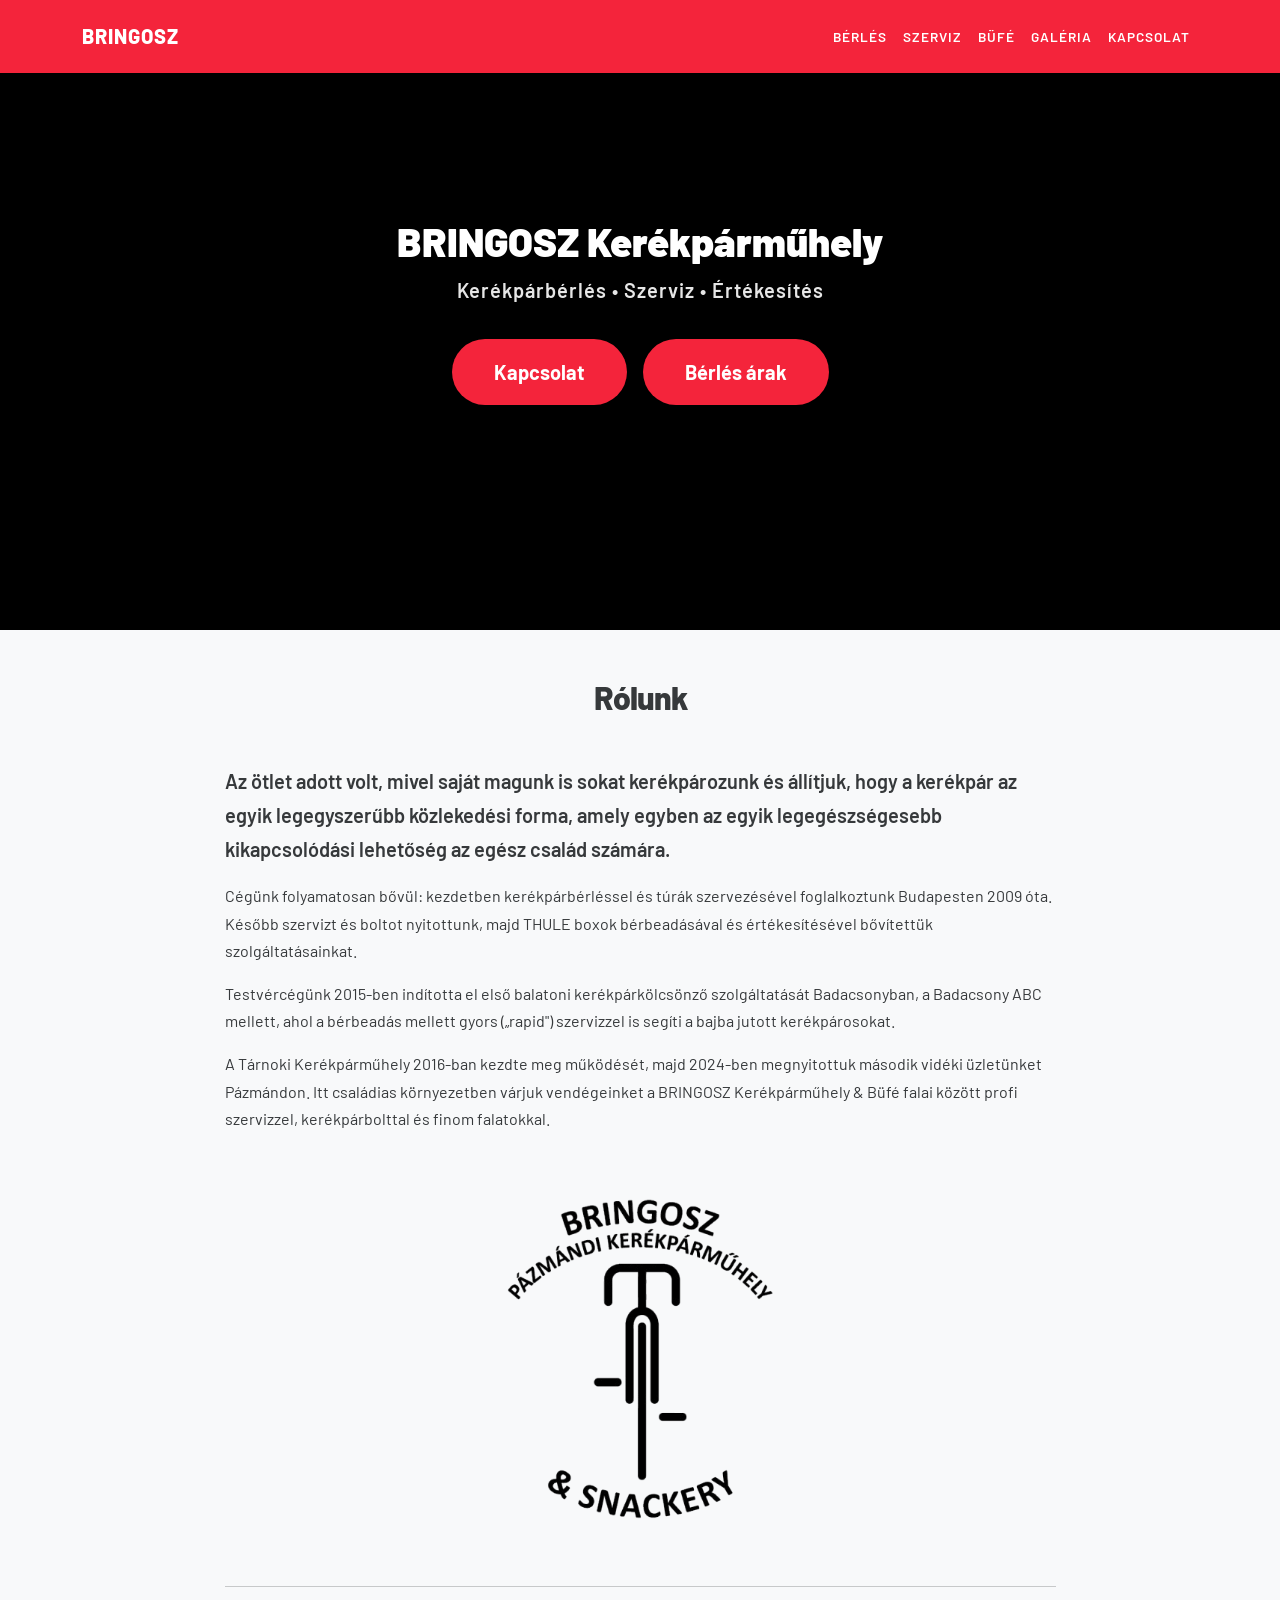
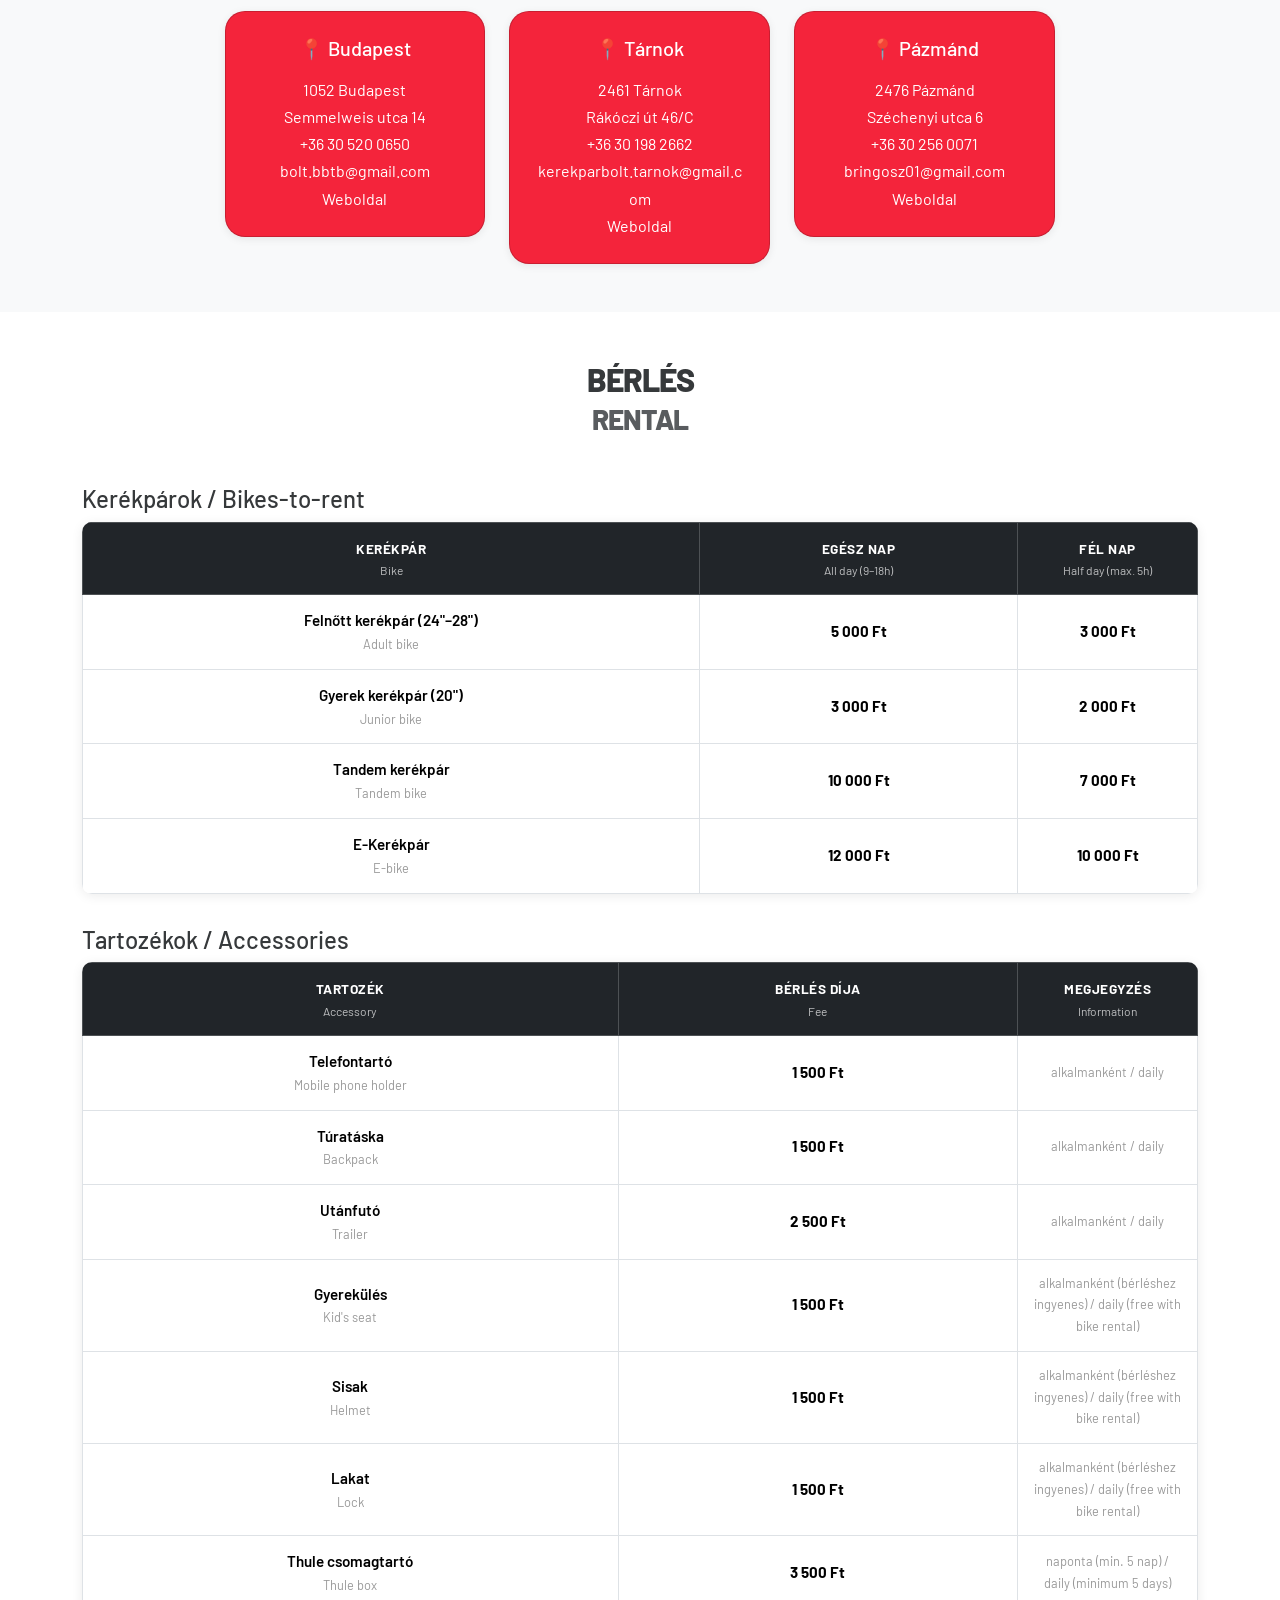
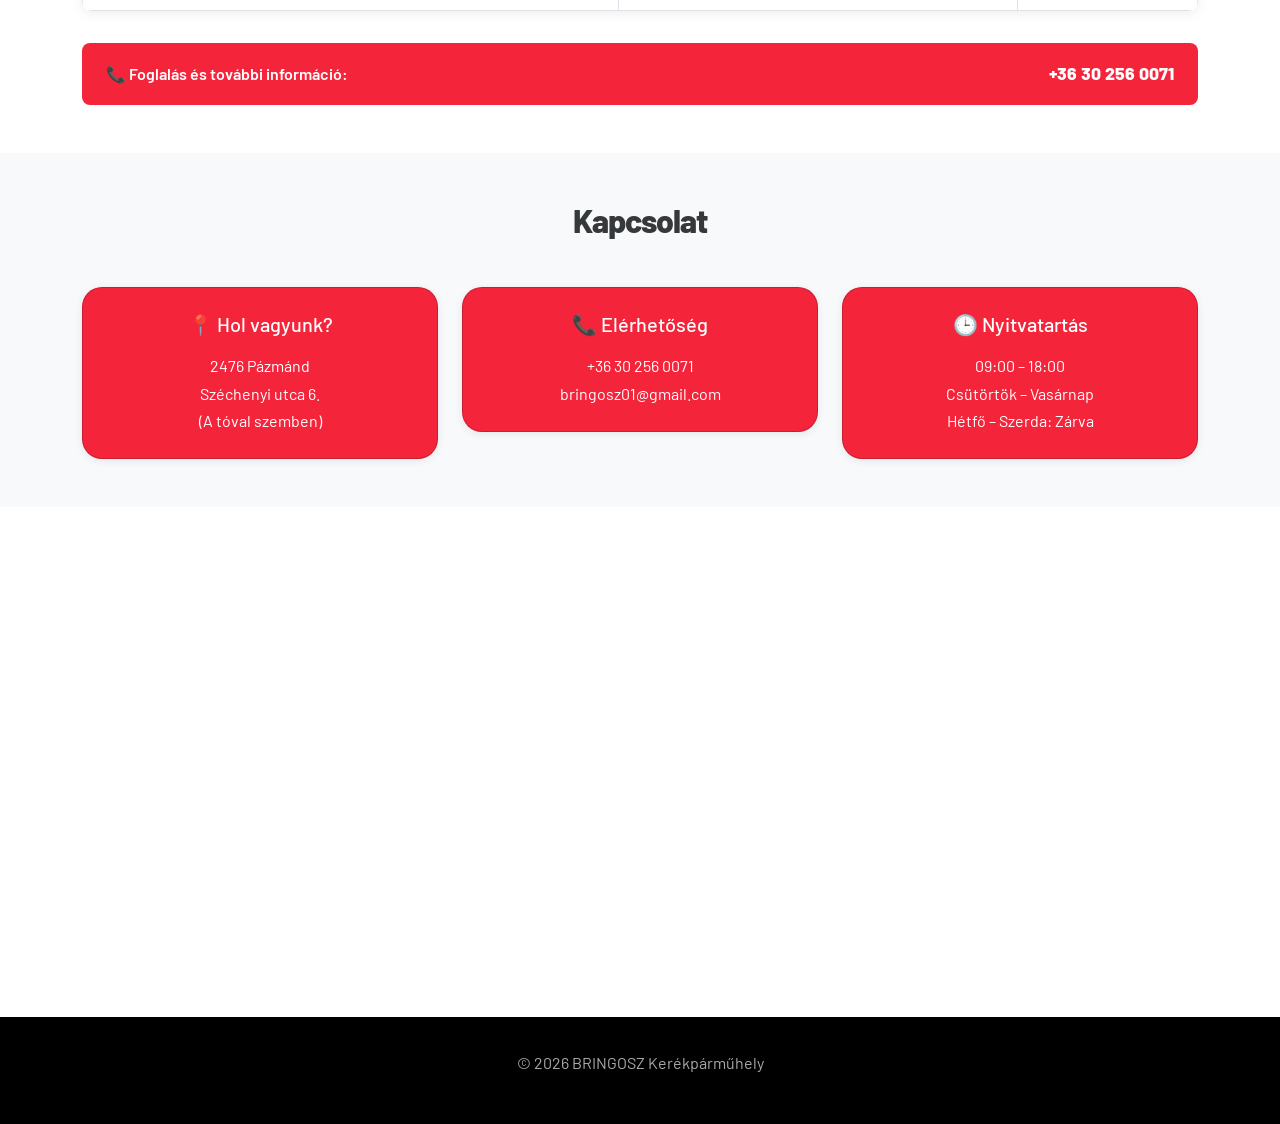
==== commit c7122c22: "Good as it is" ====
--- a/index.html
+++ b/index.html
@@ -2,192 +2,346 @@
 <html lang="hu">
 <head>
 <meta charset="UTF-8">
-<title>Best Bike Tours Tárnok</title>
-
-<meta name="viewport" content="width=device-width, initial-scale=1">
-
-<link href="https://cdn.jsdelivr.net/npm/bootstrap@5.3.3/dist/css/bootstrap.min.css" rel="stylesheet">
-<link href="assets/css/style.css" rel="stylesheet">
-<link rel="icon" href="assets/imgs/tarnok_ico.ico">
+<meta name="viewport" content="width=device-width, initial-scale=1.0">
+<title>BRINGOSZ Kerékpárműhely – Pázmánd</title>
+
+<link href="https://cdn.jsdelivr.net/npm/bootstrap@5.3.2/dist/css/bootstrap.min.css" rel="stylesheet">
 <link href="https://fonts.googleapis.com/css2?family=Barlow:wght@400;600;700;800&display=swap" rel="stylesheet">
+<link rel="stylesheet" href="./assets/css/style.css">
 
 <style>
-.location-link {
+/* ── Táblázat upgrade ── */
+.content-card {
+  border-radius: 10px;
+  overflow: hidden;
+  box-shadow: 0 2px 12px rgba(0,0,0,.08);
+  margin-bottom: 32px;
+}
+.table { margin-bottom: 0; }
+.table thead.table-dark th {
+  font-weight: 700;
+  font-size: .85rem;
+  letter-spacing: .5px;
+  text-transform: uppercase;
+  padding: 14px 16px;
+}
+.table thead.table-dark th small {
+  display: block;
+  font-weight: 400;
+  font-size: .75rem;
+  opacity: .7;
+  letter-spacing: 0;
+  text-transform: none;
+}
+.table tbody td {
+  padding: 13px 16px;
+  vertical-align: middle;
+  font-size: .95rem;
+}
+.table tbody td:first-child { font-weight: 600; }
+.table tbody td small { display: block; color: #999; font-weight: 400; font-size: .8rem; }
+.table tbody tr:hover { background: #fff5f5; }
+.price-col {
+  font-weight: 700;
+  color: var(--primary-color);
+  font-size: 1rem;
+}
+
+/* ── Foglalás sáv ── */
+.booking-note {
+  background: var(--primary-color);
+  color: #fff;
+  border-radius: 8px;
+  padding: 16px 24px;
+  display: flex;
+  align-items: center;
+  justify-content: space-between;
+  flex-wrap: wrap;
+  gap: 10px;
+  margin-top: 24px;
+  font-weight: 600;
+}
+.booking-note a {
+  color: #fff;
+  font-size: 1.1rem;
+  font-weight: 800;
   text-decoration: none;
-  color: inherit;
-  transition: 0.3s;
-}
-.location-link:hover {
-  text-decoration: underline;
-  color: var(--primary-color);
+}
+.booking-note a:hover { text-decoration: underline; }
+
+@media (max-width: 576px) {
+  .booking-note { justify-content: center; text-align: center; }
 }
 </style>
-
 </head>
 
 <body>
 
 <nav class="navbar navbar-expand-lg fixed-top">
-<div class="container">
-
-<a class="navbar-brand" href="index.html">Tárnoki Kerékpár Műhely</a>
-
-<button class="navbar-toggler" type="button"
-        data-bs-toggle="collapse"
-        data-bs-target="#nav">
-  <span class="navbar-toggler-icon"></span>
-</button>
-
-<div class="collapse navbar-collapse" id="nav">
-<ul class="navbar-nav ms-auto">
-
-<li class="nav-item dropdown">
-  <a class="nav-link dropdown-toggle"
-     href="#"
-     id="bikeMenu"
-     role="button"
-     data-bs-toggle="dropdown"
-     data-bs-auto-close="outside"
-     aria-expanded="false">
-     Kerékpárok
-  </a>
-
-  <ul class="dropdown-menu dropdown-menu-end shadow border-0">
-    <li><a class="dropdown-item" href="https://www.neuzer.hu" target="_blank">Neuzer</a></li>
-    <li><a class="dropdown-item" href="https://www.crosscycle.hu" target="_blank">Crosscycle</a></li>
-    <li><a class="dropdown-item" href="https://www.schwinncsepel.hu" target="_blank">Csepel</a></li>
-  </ul>
-</li>
-
-<li class="nav-item"><a class="nav-link" href="araink.html">Áraink</a></li>
-<li class="nav-item"><a class="nav-link" href="galeria.php">Galéria</a></li>
-<li class="nav-item"><a class="nav-link" href="kapcsolat.html">Kapcsolat</a></li>
-
-</ul>
-</div>
-</div>
+  <div class="container">
+    <a class="navbar-brand" href="#">BRINGOSZ</a>
+    <button class="navbar-toggler" type="button" data-bs-toggle="collapse" data-bs-target="#nav" aria-controls="nav" aria-expanded="false" aria-label="Menü">
+      <span class="navbar-toggler-icon"></span>
+    </button>
+
+    <div class="collapse navbar-collapse justify-content-end" id="nav">
+      <ul class="navbar-nav">
+        <li class="nav-item"><a class="nav-link" href="#berles">Bérlés</a></li>
+        <li class="nav-item"><a class="nav-link" href="araink.html">Szerviz</a></li>
+        <li class="nav-item"><a class="nav-link" href="bufe.html">Büfé</a></li>
+        <li class="nav-item"><a class="nav-link" href="galeria.php">Galéria</a></li>
+        <li class="nav-item"><a class="nav-link" href="#kapcsolat">Kapcsolat</a></li>
+      </ul>
+    </div>
+  </div>
 </nav>
 
-
 <main>
-
 <section class="hero">
-<div class="container">
-<h2>Tárnoki Kerékpár Műhely</h2>
-<p class="lead">Kerékpárbolt és szerviz</p>
-<a href="kapcsolat.html" class="btn btn-lg">Kapcsolat</a>
-</div>
-</section>
-
-
-<section class="py-5" style="background: var(--primary-color);">
-<div class="container">
-
-<!-- SPLIT BLOKK -->
-<div class="row align-items-stretch shadow-lg rounded-4 overflow-hidden mb-5">
-
- <div class="col-lg-6 p-0">
-  <div class="split-left d-flex align-items-center justify-content-center">
-    <img src="./assets/imgs/tarnok_bike_logo_feher.png" alt="Logo" class="split-logo">
-  </div>
-</div>
-
-<div class="col-lg-6 bg-white p-4 p-md-5" style="color:var(--text-color);">
-
-<h4>Magunkról</h4>
-
-<p>
-Az ötlet adott volt, mivel saját magunk is sokat kerékpározunk, és valljuk,
-hogy a kerékpár a legegyszerűbb közlekedési forma, amely egyben az egyik
-legegészségesebb kikapcsolódási lehetőség az egész család számára.
-</p>
-
-<p>
-Cégünk 2009 óta folyamatosan bővül. Kezdetben kerékpárbérléssel és túrák
-szervezésével foglalkoztunk Budapesten. Később szervizt és kerékpárboltot
-nyitottunk, majd THULE boxok bérbeadásával és értékesítésével bővítettük
-szolgáltatásainkat.
-</p>
-
-<p>
-Testvércégünk 2015-ben indította el első balatoni kerékpárkölcsönző
-szolgáltatását Badacsonyban, a Badacsony ABC mellett, ahol a bérbeadás
-mellett „rapid” szervizzel is segíti a bajba jutott kerékpárosokat.
-</p>
-
-<p>
-A Tárnoki Kerékpárműhely 2016-ban kezdte meg működését, amely boltként
-és szervizként is üzemel.
-</p>
-
-<p>
-2024-ben megnyitottuk második vidéki üzletünket Pázmándon, ahol családias
-környezetben várjuk kedves ügyfeleinket a <strong>BRINGOSZ Kerékpárműhely &amp; Büfé</strong>
-falai között, profi szervizzel és finom falatokkal.
-</p>
-
-</div>
-</div>
-
-<!-- ELÉRHETŐSÉGEK KÜLÖN BLOKK -->
-<h4 class="text-white text-center mb-4">Elérhetőségeink</h4>
-
-<div class="row g-4">
-
-<div class="col-md-6 col-lg-3">
-<div class="contact-card h-100">
-<strong>📍 Tárnok</strong><br>
-Mobil: +36 30 198 2662<br>
-2461 Tárnok, Rákóczi út 46/C<br>
-kerekparbolt.tarnok@gmail.com<br>
-<strong>Weboldal:</strong>
-<a href="https://tarnokbike.hu" target="_blank">tarnokbike.hu</a>
-</div>
-</div>
-
-<div class="col-md-6 col-lg-3">
-<div class="contact-card h-100">
-<strong>📍 Pázmánd – BRINGOSZ</strong><br>
-Mobil: +36 30 256 0071<br>
-2476 Pázmánd, Széchenyi utca 6<br>
-bringosz01@gmail.com<br>
-<strong>Weboldal:</strong>
-<a href="https://bringosz.hu" target="_blank">bringosz.hu</a>
-</div>
-</div>
-
-<div class="col-md-6 col-lg-3">
-<div class="contact-card h-100">
-<strong>📍 Budapest</strong><br>
-Mobil: +36 30 520 0650<br>
-1052 Budapest, Semmelweis utca 14<br>
-bolt.bbtb@gmail.com<br>
-<strong>Weboldal:</strong>
-<a href="https://www.bbtb.hu/" target="_blank">bbtb.hu</a>
-</div>
-</div>
-
-<div class="col-md-6 col-lg-3">
-<div class="contact-card h-100">
-<strong>📍 Badacsony</strong><br>
-Mobil: +36 20 567 0367<br>
-8258 Badacsony, Egry stny 8.<br>
-farkasfamm@gmail.com
-</div>
-</div>
-
-</div>
-
-</div>
+  <div class="container">
+    <strong><h1>BRINGOSZ Kerékpárműhely</h1></strong>
+    <strong><p class="lead">Kerékpárbérlés • Szerviz • Értékesítés</p></strong>
+    <div class="d-flex justify-content-center flex-wrap mt-4">
+      <a href="#kapcsolat" class="btn btn-lg">Kapcsolat</a>
+      <a href="#berles" class="btn btn-lg">Bérlés árak</a>
+    </div>
+  </div>
+</section>
+
+<section class="py-5 bg-light">
+  <div class="container">
+    <h2 class="text-center mb-5">Rólunk</h2>
+
+    <div class="row justify-content-center">
+      <div class="col-lg-9">
+        <p class="lead fw-semibold">
+          Az ötlet adott volt, mivel saját magunk is sokat kerékpározunk és állítjuk,
+          hogy a kerékpár az egyik legegyszerűbb közlekedési forma, amely egyben
+          az egyik legegészségesebb kikapcsolódási lehetőség az egész család számára.
+        </p>
+
+        <p>
+          Cégünk folyamatosan bővül: kezdetben kerékpárbérléssel és túrák szervezésével
+          foglalkoztunk Budapesten 2009 óta. Később szervizt és boltot nyitottunk,
+          majd THULE boxok bérbeadásával és értékesítésével bővítettük
+          szolgáltatásainkat.
+        </p>
+
+        <p>
+          Testvércégünk 2015-ben indította el első balatoni kerékpárkölcsönző
+          szolgáltatását Badacsonyban, a Badacsony ABC mellett, ahol a bérbeadás
+          mellett gyors („rapid") szervizzel is segíti a bajba jutott kerékpárosokat.
+        </p>
+
+        <p>
+          A Tárnoki Kerékpárműhely 2016-ban kezdte meg működését, majd 2024-ben
+          megnyitottuk második vidéki üzletünket Pázmándon. Itt családias
+          környezetben várjuk vendégeinket a BRINGOSZ Kerékpárműhely & Büfé
+          falai között profi szervizzel, kerékpárbolttal és finom falatokkal.
+        </p>
+              <img src="./assets/imgs/bringosz_logo_feher.png" alt="BRINGOSZ Logo" class="pazmand-logo">
+        <hr class="my-4">
+
+        <div class="row g-4 text-center">
+          <div class="col-md-4">
+            <div class="card contact-card text-white text-center p-4" style="background-color: var(--primary-color); border-radius:20px;">
+              <h5 class="mb-3">📍 Budapest</h5>
+              <p class="mb-0">
+                1052 Budapest<br>
+                Semmelweis utca 14<br>
+                <a href="tel:+36305200650" class="text-white text-decoration-none">+36 30 520 0650</a><br>
+                <a href="mailto:bolt.bbtb@gmail.com" class="text-white text-decoration-none">bolt.bbtb@gmail.com</a><br>
+                <a href="https://bbtt.hu" target="_blank" class="text-white text-decoration-none">Weboldal</a>
+              </p>
+            </div>
+          </div>
+
+          <div class="col-md-4">
+            <div class="card contact-card text-white text-center p-4" style="background-color: var(--primary-color); border-radius:20px;">
+              <h5 class="mb-3">📍 Tárnok</h5>
+              <p class="mb-0">
+                2461 Tárnok<br>
+                Rákóczi út 46/C<br>
+                <a href="tel:+36301982662" class="text-white text-decoration-none">+36 30 198 2662</a><br>
+                <a href="mailto:kerekparbolt.tarnok@gmail.com" class="text-white text-decoration-none">kerekparbolt.tarnok@gmail.com</a><br>
+                <a href="https://tarnokbike.hu" target="_blank" class="text-white text-decoration-none">Weboldal</a>
+              </p>
+            </div>
+          </div>
+
+          <div class="col-md-4">
+            <div class="card contact-card text-white text-center p-4" style="background-color: var(--primary-color); border-radius:20px;">
+              <h5 class="mb-3">📍 Pázmánd</h5>
+              <p class="mb-0">
+                2476 Pázmánd<br>
+                Széchenyi utca 6<br>
+                <a href="tel:+36302560071" class="text-white text-decoration-none">+36 30 256 0071</a><br>
+                <a href="mailto:bringosz01@gmail.com" class="text-white text-decoration-none">bringosz01@gmail.com</a><br>
+                <a href="https://bringosz.hu" target="_blank" class="text-white text-decoration-none">Weboldal</a>
+              </p>
+            </div>
+          </div>
+        </div>
+      </div>
+    </div>
+  </div>
+</section>
+
+<section id="berles" class="py-5">
+  <div class="container">
+    <h2 class="text-center mb-4">BÉRLÉS <br><small class="text-muted">RENTAL</small></h2>
+
+    <h4 class="mt-5">Kerékpárok / Bikes-to-rent</h4>
+    <div class="table-responsive content-card">
+      <table class="table table-bordered text-center align-middle">
+        <thead class="table-dark">
+          <tr>
+            <th>Kerékpár<br><small>Bike</small></th>
+            <th>Egész nap<br><small>All day (9–18h)</small></th>
+            <th>Fél nap<br><small>Half day (max. 5h)</small></th>
+          </tr>
+        </thead>
+        <tbody>
+          <tr>
+            <td>Felnőtt kerékpár (24"–28")<br><small>Adult bike</small></td>
+            <td class="price-col">5 000 Ft</td>
+            <td class="price-col">3 000 Ft</td>
+          </tr>
+          <tr>
+            <td>Gyerek kerékpár (20")<br><small>Junior bike</small></td>
+            <td class="price-col">3 000 Ft</td>
+            <td class="price-col">2 000 Ft</td>
+          </tr>
+          <tr>
+            <td>Tandem kerékpár<br><small>Tandem bike</small></td>
+            <td class="price-col">10 000 Ft</td>
+            <td class="price-col">7 000 Ft</td>
+          </tr>
+          <tr>
+            <td>E-Kerékpár<br><small>E-bike</small></td>
+            <td class="price-col">12 000 Ft</td>
+            <td class="price-col">10 000 Ft</td>
+          </tr>
+        </tbody>
+      </table>
+    </div>
+
+    <h4 class="mt-4">Tartozékok / Accessories</h4>
+    <div class="table-responsive content-card">
+      <table class="table table-bordered text-center align-middle">
+        <thead class="table-dark">
+          <tr>
+            <th>Tartozék<br><small>Accessory</small></th>
+            <th>Bérlés díja<br><small>Fee</small></th>
+            <th>Megjegyzés<br><small>Information</small></th>
+          </tr>
+        </thead>
+        <tbody>
+          <tr>
+            <td>Telefontartó<br><small>Mobile phone holder</small></td>
+            <td class="price-col">1 500 Ft</td>
+            <td><small>alkalmanként / daily</small></td>
+          </tr>
+          <tr>
+            <td>Túratáska<br><small>Backpack</small></td>
+            <td class="price-col">1 500 Ft</td>
+            <td><small>alkalmanként / daily</small></td>
+          </tr>
+          <tr>
+            <td>Utánfutó<br><small>Trailer</small></td>
+            <td class="price-col">2 500 Ft</td>
+            <td><small>alkalmanként / daily</small></td>
+          </tr>
+          <tr>
+            <td>Gyerekülés<br><small>Kid's seat</small></td>
+            <td class="price-col">1 500 Ft</td>
+            <td><small>alkalmanként (bérléshez ingyenes) / daily (free with bike rental)</small></td>
+          </tr>
+          <tr>
+            <td>Sisak<br><small>Helmet</small></td>
+            <td class="price-col">1 500 Ft</td>
+            <td><small>alkalmanként (bérléshez ingyenes) / daily (free with bike rental)</small></td>
+          </tr>
+          <tr>
+            <td>Lakat<br><small>Lock</small></td>
+            <td class="price-col">1 500 Ft</td>
+            <td><small>alkalmanként (bérléshez ingyenes) / daily (free with bike rental)</small></td>
+          </tr>
+          <tr>
+            <td>Thule csomagtartó<br><small>Thule box</small></td>
+            <td class="price-col">3 500 Ft</td>
+            <td><small>naponta (min. 5 nap) / daily (minimum 5 days)</small></td>
+          </tr>
+        </tbody>
+      </table>
+    </div>
+
+    <div class="booking-note">
+      <span>📞 Foglalás és további információ:</span>
+      <a href="tel:+36302560071">+36 30 256 0071</a>
+    </div>
+
+  </div>
+</section>
+
+<section id="kapcsolat" class="py-5 bg-light">
+  <div class="container">
+    <h2 class="text-center mb-5">Kapcsolat</h2>
+
+    <div class="row g-4">
+      <div class="col-md-4">
+        <div class="card contact-card text-white text-center p-4" style="background-color: var(--primary-color); border-radius:20px;">
+          <h5 class="mb-3">📍 Hol vagyunk?</h5>
+          <p class="mb-0">
+            2476 Pázmánd<br>
+            Széchenyi utca 6.<br>
+            (A tóval szemben)
+          </p>
+        </div>
+      </div>
+
+      <div class="col-md-4">
+        <div class="card contact-card text-white text-center p-4" style="background-color: var(--primary-color); border-radius:20px;">
+          <h5 class="mb-3">📞 Elérhetőség</h5>
+          <p class="mb-0">
+            <a href="tel:+36302560071" class="text-white text-decoration-none">+36 30 256 0071</a><br>
+            <a href="mailto:bringosz01@gmail.com" class="text-white text-decoration-none">bringosz01@gmail.com</a>
+          </p>
+        </div>
+      </div>
+
+      <div class="col-md-4">
+        <div class="card contact-card text-white text-center p-4" style="background-color: var(--primary-color); border-radius:20px;">
+          <h5 class="mb-3">🕒 Nyitvatartás</h5>
+          <p class="mb-0">
+            09:00 – 18:00<br>
+            Csütörtök – Vasárnap<br>
+            Hétfő – Szerda: Zárva
+          </p>
+        </div>
+      </div>
+    </div>
+  </div>
+</section>
+
+<section>
+  <iframe
+    src="https://maps.google.com/maps?q=2476%20Pázmánd,%20Széchenyi%20utca%206&t=m&z=15&output=embed"
+    width="100%"
+    height="350"
+    style="border:0; display:block;"
+    loading="lazy">
+  </iframe>
 </section>
 
 </main>
 
 <footer>
-© Tárnoki Kerékpár Műhely
+  <div class="container text-center">
+    <p>© 2026 BRINGOSZ Kerékpárműhely</p>
+  </div>
 </footer>
 
-<script src="https://cdn.jsdelivr.net/npm/bootstrap@5.3.3/dist/js/bootstrap.bundle.min.js"></script>
-
+<script src="https://cdn.jsdelivr.net/npm/bootstrap@5.3.2/dist/js/bootstrap.bundle.min.js"></script>
 </body>
 </html>
--- a/assets/css/style.css
+++ b/assets/css/style.css
@@ -1,10 +1,9 @@
 :root {
-  --primary-color: #3dcfc2;
-  --primary-dark: #33aba1;
-  --accent-color: #45e4d6;
-  --dark-color: #000000;
-  --text-color: #222222;
-  --light-gray: #f4f6fa;
+  --primary-color: #f4243b;
+  --primary-dark: #d22128;
+  --accent-color: #d2200b;
+  --dark-color: #36393b;
+  --text-color: #36393b;
   --white: #ffffff;
 
   --shadow-light: 0 2px 8px rgba(0, 0, 0, 0.08);
@@ -13,15 +12,11 @@
 
 * { margin:0; padding:0; box-sizing:border-box; }
 
-html, body {
-  height: 100%;
-}
-main {
-  flex: 1;
-}
+html, body { height: 100%; }
+main { flex: 1; }
 
 body {
-  background: var(--white);
+  background-color: var(--white);
   color: var(--text-color);
   font-family: 'Barlow', system-ui, sans-serif;
   line-height: 1.7;
@@ -32,10 +27,10 @@
 }
 
 .navbar {
-  background: linear-gradient(90deg, var(--primary-color), var(--primary-dark));
+  background-color: var(--primary-color);
   box-shadow: var(--shadow-medium);
   padding: 0.9rem 0;
-  transition: all .3s ease;
+  transition: background 0.3s ease-in-out;
 }
 
 .navbar-brand {
@@ -43,138 +38,118 @@
   font-weight: 800;
   letter-spacing: 1px;
   text-transform: uppercase;
+  transition: color 0.3s ease-in-out;
+}
+
+.navbar-brand:hover {
+  color: white !important;
 }
 
 .nav-link {
-  color: rgba(255,255,255,.9) !important;
+  color: white !important;
   font-weight: 600;
   text-transform: uppercase;
   font-size: .85rem;
   letter-spacing: 1px;
   position: relative;
+  transition: color 0.3s ease-in-out;
 }
 
 .nav-link:hover {
   color: white !important;
 }
 
-.fb-center {
-  display: flex;
-  justify-content: center;
-}
-
 .nav-link::after {
-  content:"";
-  position:absolute;
-  left:1rem;
-  bottom:0;
-  width:0;
-  height:2px;
-  background:white;
-  transition:.25s;
-}
-
-.dropdown-menu {
-  min-width: 220px;
-  text-align: left;
+  content: "";
+  position: absolute;
+  left: 1rem;
+  bottom: 0;
+  width: 0;
+  height: 2px;
+  background: white;
+  transition: all 0.3s ease-in-out;
 }
 
 .nav-link:hover::after {
-  width:calc(100% - 2rem);
+  width: calc(100% - 2rem);
+  background: white;
 }
 
 .navbar-toggler {
   border-color: rgba(255,255,255,.5);
 }
+
 .navbar-toggler-icon {
   filter: invert(1);
 }
 
-.content-card h4 {
-  color: var(--primary-color);
-  font-weight: 800;          
-  font-size: 1.8rem;        
-  text-align: center;        
-  margin-bottom: 1.5rem;
-  padding-bottom: 0.75rem;
-  border-bottom: 3px solid var(--accent-color);
-}
-
-.content-card table {
-margin: auto;                    
-}
-
-.split-left {
+/* ── HERO ── */
+.hero {
   position: relative;
-  min-height: 680px;
-  overflow: hidden;
-}
-
-.split-left::before {
+  min-height: 70vh;
+  display: flex;
+  align-items: center;
+  justify-content: center;
+
+  background: url("../imgs/bringosz_bg.JPG") no-repeat center center;
+  background-size: cover;
+  background-color: #000;
+
+  color: white;
+  text-align: center;
+}
+
+.hero::before {
   content: "";
   position: absolute;
   inset: 0;
-  background-image: url('https://images.unsplash.com/photo-1507035895480-2b3156c31fc8');
-  background-size: cover;
-  background-position: center;
-  filter: blur(6px);   
-  transform: scale(1.08); 
-}
-
-.split-left::after {
-  content: "";
-  position: absolute;
-  inset: 0;
-  background: rgba(0,0,0,0.35); 
-}
-
-.split-logo {
-  position: absolute;
-  top: 50%;
-  left: 50%;
-  transform: translate(-50%, -50%);
-  z-index: 2;
-  width:500px;
-  max-width: 90%;
-  filter: drop-shadow(0 0 25px rgba(255,255,255,0.6));
-}
-
-.hero {
-  position: relative;
-  min-height: 65vh;
-  display:flex;
-  align-items:center;
-  background:
-    linear-gradient(135deg,rgba(61,207,194,.78),rgba(51,171,161,.78)),
-    url('../imgs/header.png') center/cover no-repeat;
-  color:white;
-  text-align:center;
-}
-
-.hero::before {
-  content:"";
-  position:absolute;
-  inset:0;
-  background: rgba(0,0,0,.15);
-}
-
-.hero .container { position:relative; z-index:2; }
+  background: linear-gradient(
+    to bottom,
+    rgba(0,0,0,0.5) 0%,
+    rgba(0,0,0,0.35) 40%,
+    rgba(0,0,0,0.7) 100%
+  );
+  z-index: 1;
+}
+
+.hero .container { position: relative; z-index: 2; }
+
+.hero h1 {
+  font-weight: 900;
+  color: #fff;
+  text-shadow: 0 2px 14px rgba(0,0,0,0.6);
+}
+
+.hero p.lead {
+  font-weight: 600;
+  color: rgba(255,255,255,0.9);
+  letter-spacing: 1px;
+  text-shadow: 0 1px 6px rgba(0,0,0,0.5);
+}
+
+.logo-placeholder img {
+  filter: drop-shadow(0 4px 20px rgba(0,0,0,0.7));
+}
 
 .hero .btn {
-  background:white;
-  color:var(--primary-color);
-  border-radius:50px;
-  padding:1rem 2.5rem;
-  font-weight:700;
+  background: var(--primary-color);
+  color: white;
+  border-radius: 50px;
+  padding: 1rem 2.5rem;
+  font-weight: 700;
+  transition: all 0.3s ease-in-out;
+  margin: 0.5rem;
+  border: 2px solid transparent;
 }
 
 .hero .btn:hover {
-  background:var(--primary-color);
-  color:white;
-  transform:translateY(-2px);
-}
-
-
+  background: transparent;
+  color: white;
+  border-color: white;
+  transform: translateY(-2px);
+}
+
+/* ── REST ── */
 section { padding:5rem 0; }
 
 section h2 {
@@ -183,13 +158,20 @@
   margin-bottom:3rem;
 }
 
-.content-card table td:first-child {
-  font-weight: 500;
-}
-
-.content-card table td:last-child {
-  width: 180px;
-}
+.content-card h4 {
+  color: var(--primary-color);
+  font-weight: 800;
+  font-size: 1.8rem;
+  text-align: center;
+  margin-bottom: 1.5rem;
+  padding-bottom: 0.75rem;
+  border-bottom: 3px solid var(--accent-color);
+}
+
+.content-card table { margin: auto; }
+
+.content-card table td:first-child { font-weight: 500; }
+.content-card table td:last-child { width: 180px; }
 
 .content-card,
 .card,
@@ -201,22 +183,14 @@
   transition:.3s;
 }
 
-
-
-.card-img-top {
-  height:220px;
-  object-fit:cover;
-}
+.card-img-top { height:220px; object-fit:cover; }
 
 .card-title {
   color: var(--primary-color) !important;
   font-weight:700;
 }
 
-
-.table td {
-  padding:1rem;
-}
+.table td { padding:1rem; }
 
 #price-tag {
   background: linear-gradient(135deg, var(--primary-color), var(--accent-color));
@@ -228,33 +202,23 @@
   box-shadow: 0 3px 10px rgba(65,105,225,.25);
 }
 
-
 .btn-primary {
   background: var(--primary-color);
   border: none;
 }
 
-.btn-primary:hover {
-  background: var(--primary-dark);
-}
-
-.gallery-box {
-    width: 100%;
-    height: 160px;          
-    overflow: hidden;
-    border-radius: 12px;
-}
-
-.gallery-img {
-    width: 100%;
-    height: 100%;
-    object-fit: cover;      
-    transition: transform .25s;
-}
-
-.gallery-box:hover .gallery-img {
-    transform: scale(1.08);
-}
+.pazmand-logo{
+  max-width: 45%;
+  height: auto;
+  display: block;
+  margin: 40px auto;
+}
+
+.btn-primary:hover { background: var(--primary-dark); }
+
+.gallery-box { width: 100%; height: 160px; overflow: hidden; border-radius: 12px; }
+.gallery-img { width: 100%; height: 100%; object-fit: cover; transition: transform .25s; }
+.gallery-box:hover .gallery-img { transform: scale(1.08); }
 
 footer {
   background:black;
@@ -263,165 +227,40 @@
   text-align:center;
 }
 
-.contact-card {
-  padding: 1.5rem;
-  transition: .3s;
-}
-
-.contact-card:hover {
-  transform: translateY(-6px);
-  box-shadow: var(--shadow-medium);
-}
-
+/* ── MEDIA QUERIES ── */
 @media (max-width: 768px){
-
-  body {
-    font-size: 15px;
-    line-height: 1.6;
-  }
-
-  section {
-    padding: 2.5rem 1rem;
-  }
-
-  section h2 {
-    font-size: 1.7rem;
-    margin-bottom: 2rem;
-  }
-
-  .navbar {
-    padding: .6rem 0;
-  }
-
-  .navbar-brand {
-    font-size: 1rem;
-  }
-
-  .nav-link {
-    font-size: .9rem;
-    padding: .6rem 1rem !important;
-  }
-
-  .nav-link::after {
-    display: none;
-  }
-
-
-  .hero {
-    min-height: 55vh;
-    padding: 3rem 1rem;
-  }
-
-  .hero h1 {
-    font-size: 1.9rem;
-  }
-
-  .hero p {
-    font-size: 1rem;
-  }
-
-  .hero .btn {
-    width: 100%;
-    padding: .9rem 1.2rem;
-    font-size: 1rem;
-  }
-
-
-  .content-card h4 {
-    font-size: 1.3rem;
-    margin-bottom: 1rem;
-  }
-
+  body { font-size: 15px; line-height: 1.6; }
+  section { padding: 2.5rem 1rem; }
+  section h2 { font-size: 1.7rem; margin-bottom: 2rem; }
+
+  .navbar { padding: .6rem 0; }
+  .navbar-brand { font-size: 1rem; }
+  .nav-link { font-size: .9rem; padding: .6rem 1rem !important; }
+  .nav-link::after { display: none; }
+
+  .hero { min-height: 60vh; padding: 3rem 1rem; }
+  .hero h1 { font-size: 1.9rem; }
+  .hero p { font-size: 1rem; }
+  .hero .btn { width: 100%; padding: .9rem 1.2rem; font-size: 1rem; }
+
+  .content-card h4 { font-size: 1.3rem; margin-bottom: 1rem; }
   .content-card,
   .card,
   .contact-card,
-  .social-card {
-    border-radius: 12px;
-    padding: 1rem;
+  .social-card { border-radius: 12px; padding: 1rem; }
+
+  .pazmand-logo{
+    max-width: 80%;
   }
 
-
-  .card-img-top {
-    height: 180px;
-  }
-
-  .card-title {
-    font-size: 1.1rem;
-  }
-
-
-  .content-card table {
-    font-size: .9rem;
-  }
-
-  .table td {
-    padding: .6rem;
-  }
-
-  .content-card {
-    overflow-x: auto;
-  }
-
-
-  #price-tag {
-    font-size: .95rem;
-    padding: .5rem .9rem;
-  }
-
-
-  .btn {
-    width: 100%;
-    margin-bottom: .5rem;
-  }
-
-  .gallery-box {
-    width: 100%;
-    aspect-ratio: 1 / 1; 
-    overflow: hidden;
-    border-radius: 12px;
-}
-
-.split-left {
-  min-height: 420px;
-}
-
-.split-left::before {
-  filter: blur(4px);
-  transform: scale(1.05);
-}
-
-.split-logo {
-  width: 260px;
-  max-width: 75%;
-}
-
-.col-lg-6.bg-white {
-  padding: 2rem 1.5rem !important;
-}
-
-.contact-card {
-  text-align: center;
-  padding: 1.4rem !important;
-}
-
-.contact-card strong {
-  display: block;
-  margin-bottom: .5rem;
-}
-
-.hero {
-  min-height: 45vh;
-  padding: 2.5rem 1rem;
-}
-
-.hero h2 {
-  font-size: 1.6rem;
-}
-
-  footer {
-    font-size: .9rem;
-    padding: 1.5rem 1rem;
-  }
-
-
-}
+  .card-img-top { height: 180px; }
+  .card-title { font-size: 1.1rem; }
+  .content-card table { font-size: .9rem; }
+  .table td { padding: .6rem; }
+  .content-card { overflow-x: auto; }
+  #price-tag { font-size: .95rem; padding: .5rem .9rem; }
+
+  .btn { width: 100%; margin-bottom: .5rem; }
+  .gallery-box { width: 100%; aspect-ratio: 1 / 1; overflow: hidden; border-radius: 12px; }
+  footer { font-size: .9rem; padding: 1.5rem 1rem; }
+}
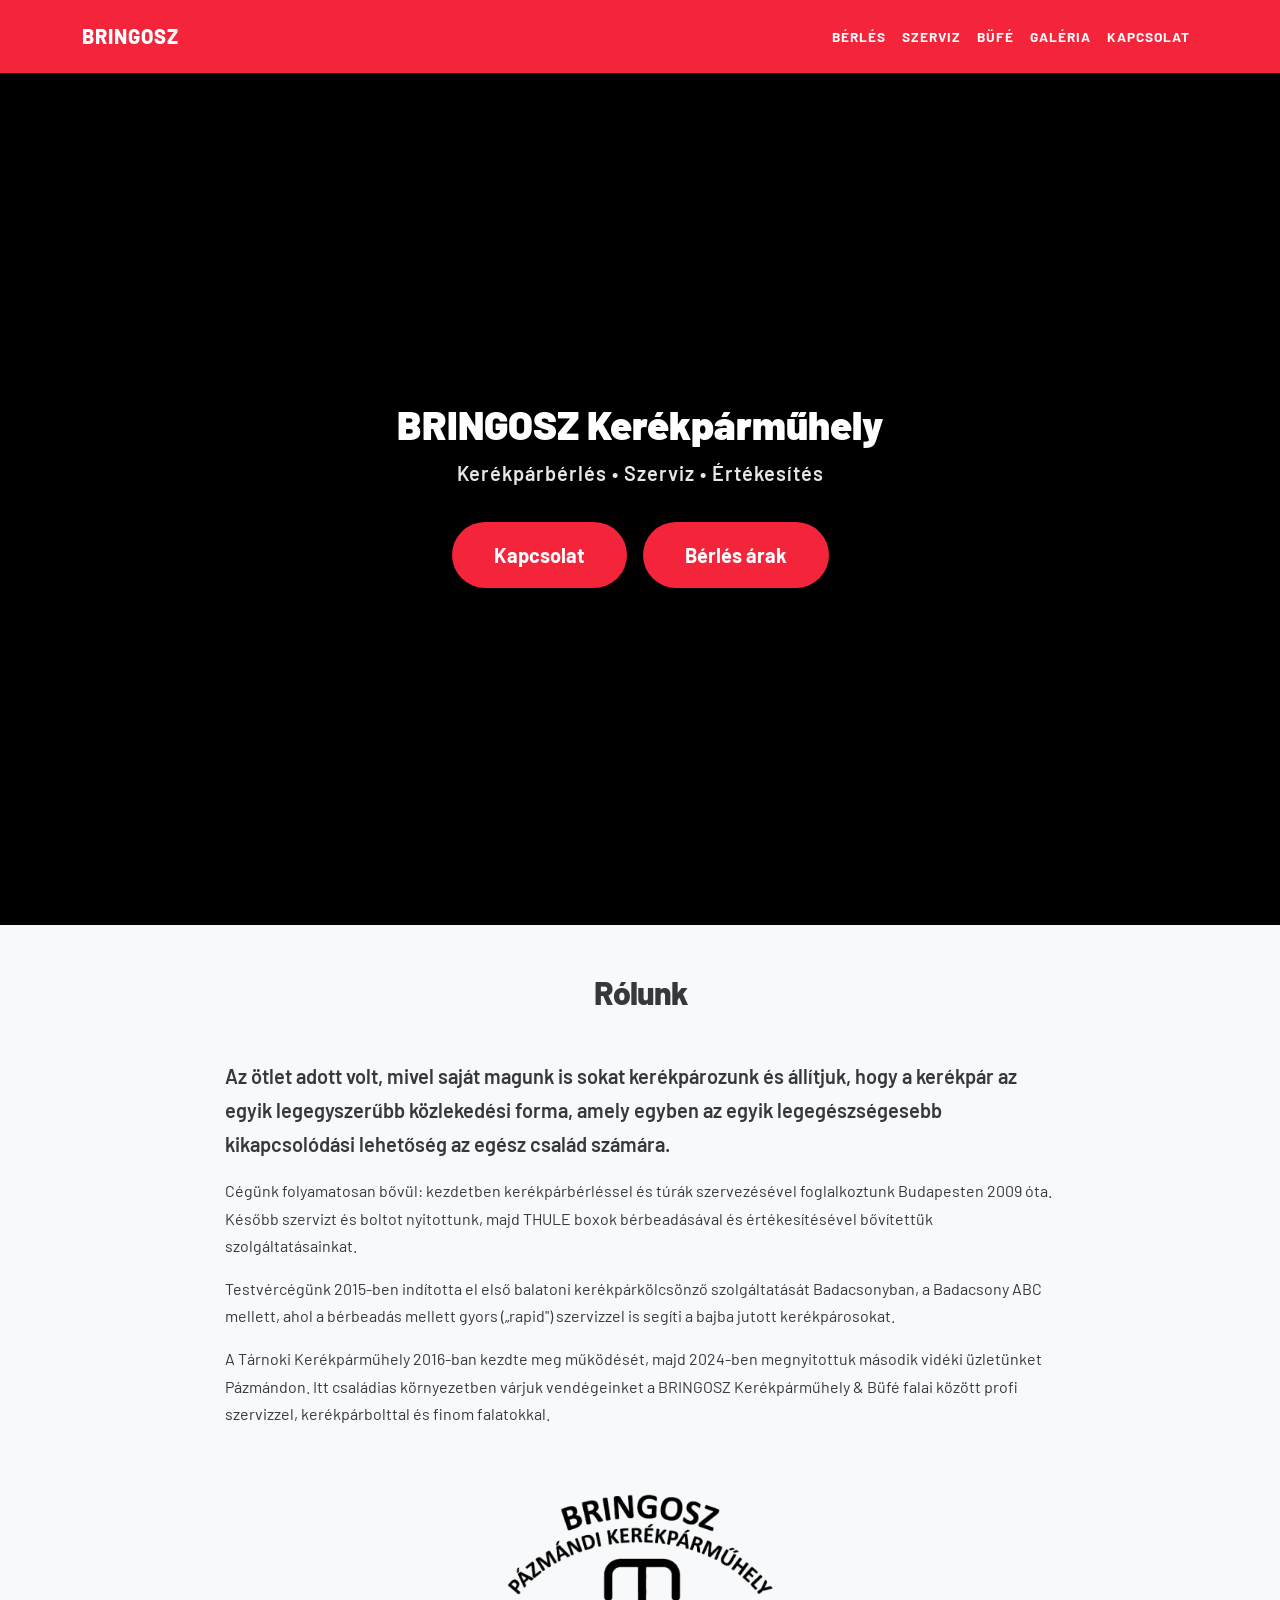
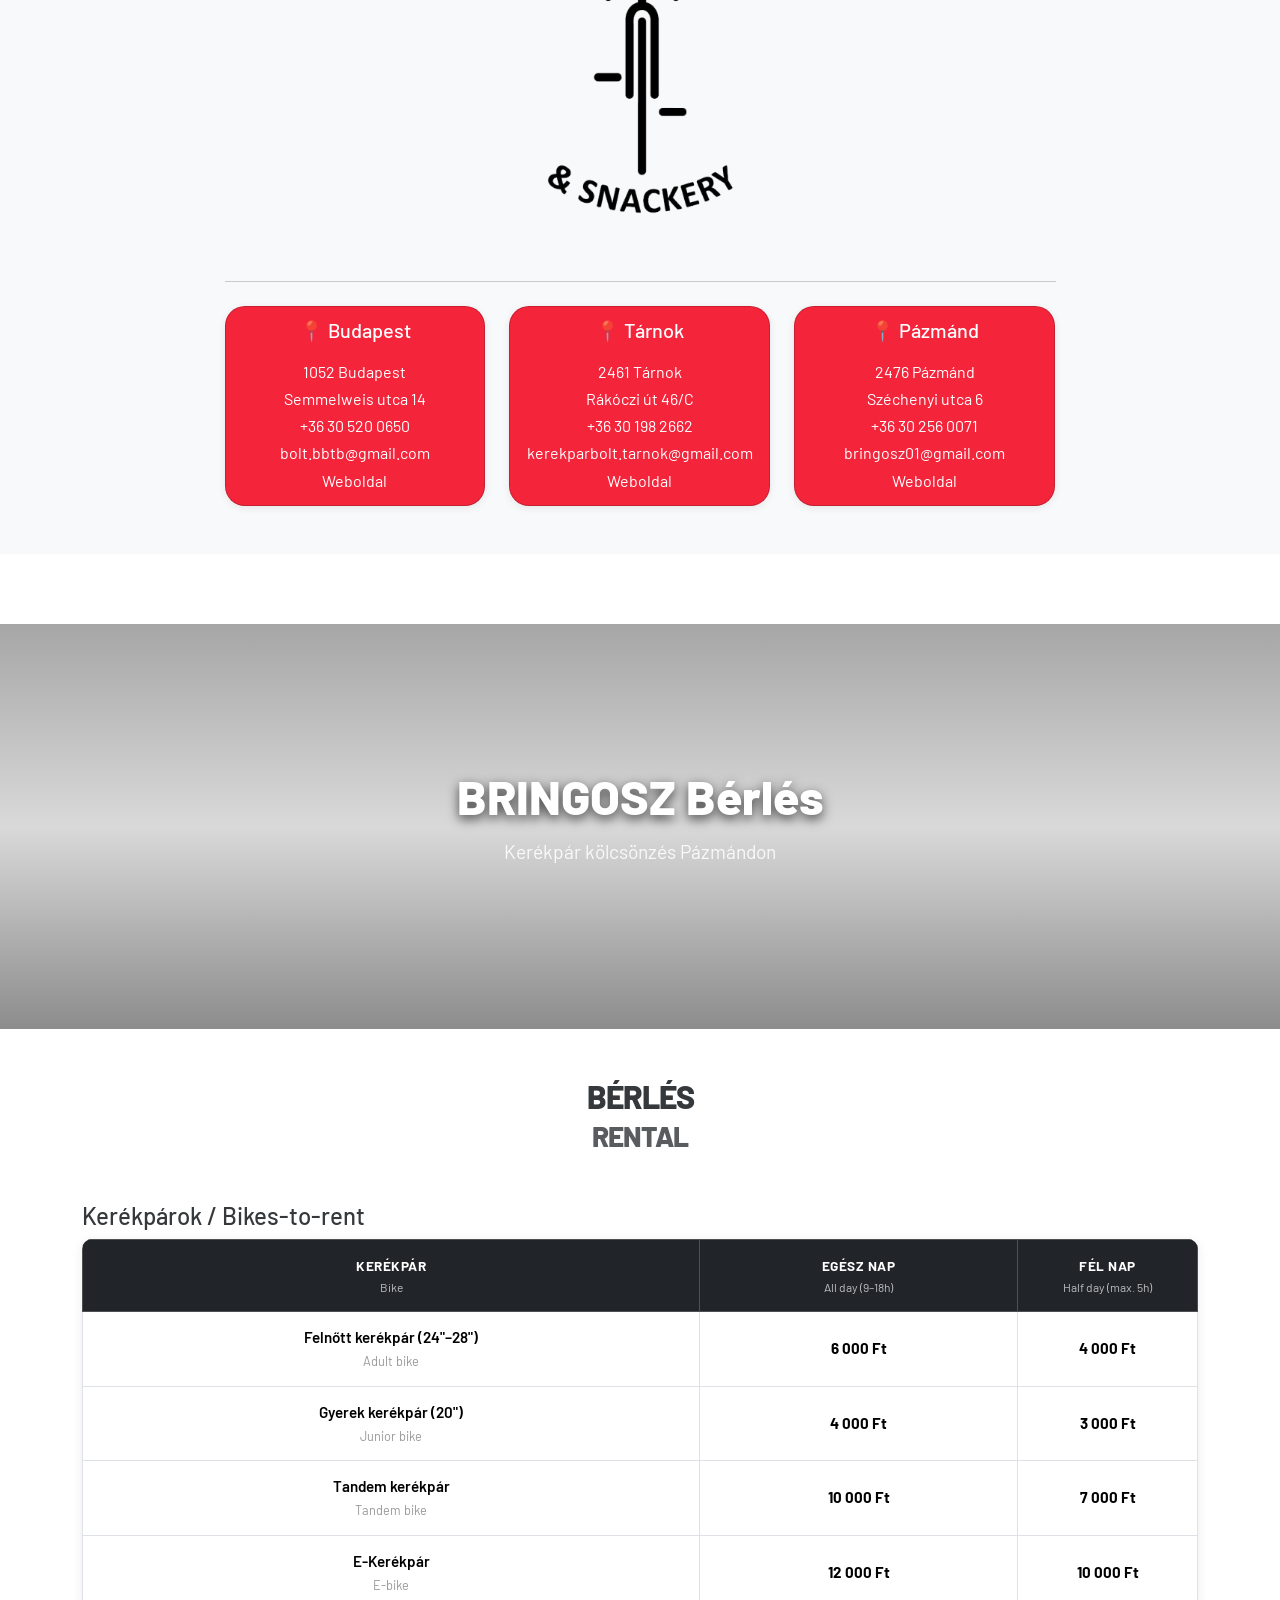
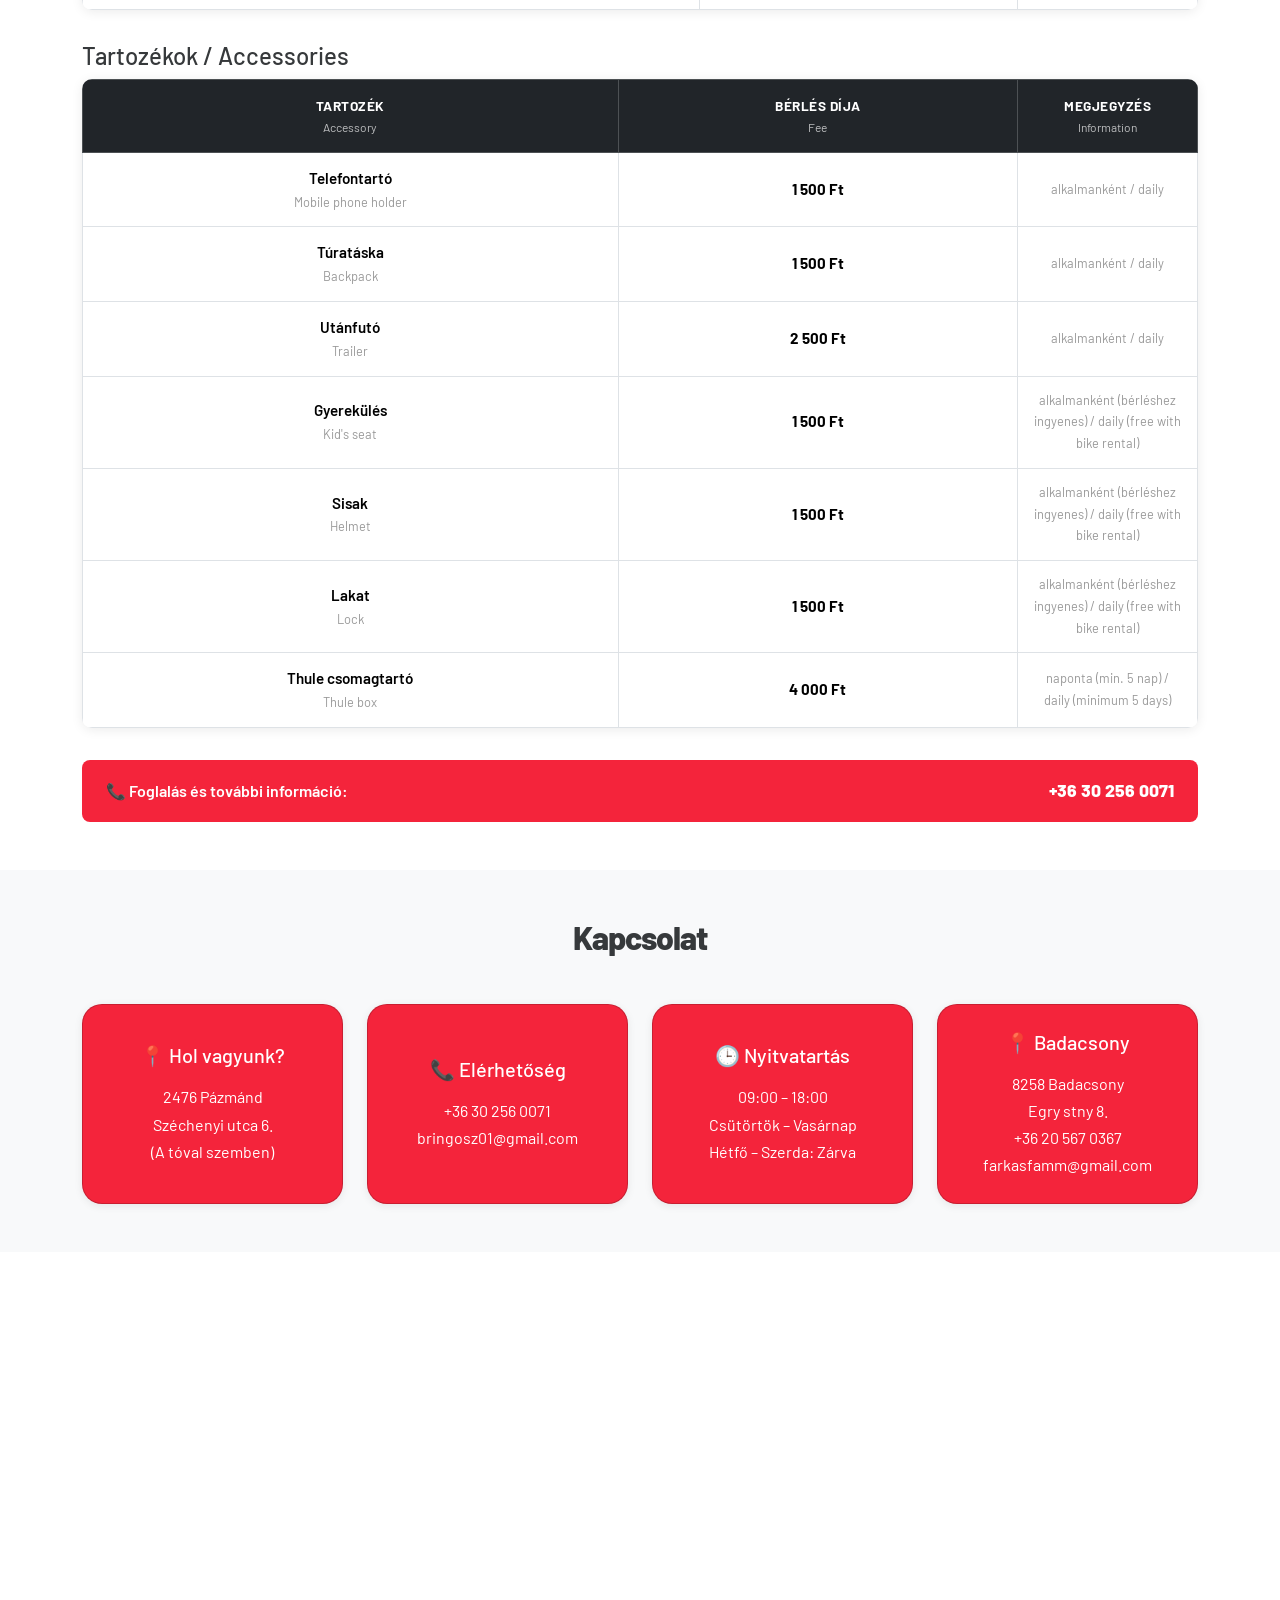
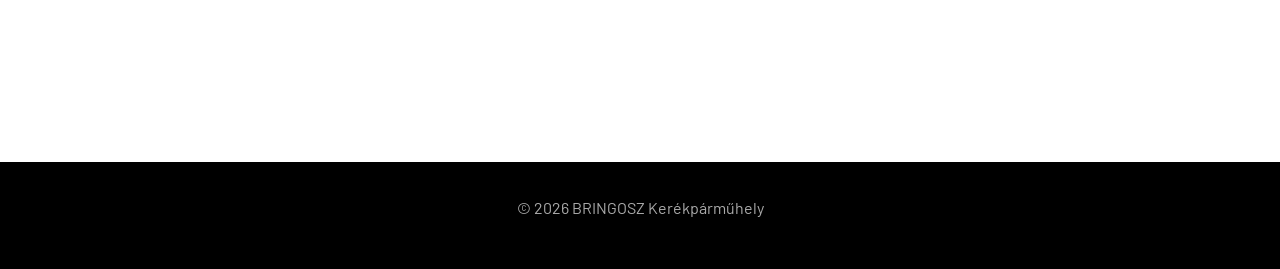
==== commit fec755d2: "3." ====
--- a/index.html
+++ b/index.html
@@ -187,6 +187,13 @@
   </div>
 </section>
 
+<section class="hero-berles">
+<div>
+<h1>BRINGOSZ Bérlés</h1>
+<p>Kerékpár kölcsönzés Pázmándon</p>
+</div>
+</section>
+
 <section id="berles" class="py-5">
   <div class="container">
     <h2 class="text-center mb-4">BÉRLÉS <br><small class="text-muted">RENTAL</small></h2>
@@ -204,13 +211,13 @@
         <tbody>
           <tr>
             <td>Felnőtt kerékpár (24"–28")<br><small>Adult bike</small></td>
-            <td class="price-col">5 000 Ft</td>
+            <td class="price-col">6 000 Ft</td>
+            <td class="price-col">4 000 Ft</td>
+          </tr>
+          <tr>
+            <td>Gyerek kerékpár (20")<br><small>Junior bike</small></td>
+            <td class="price-col">4 000 Ft</td>
             <td class="price-col">3 000 Ft</td>
-          </tr>
-          <tr>
-            <td>Gyerek kerékpár (20")<br><small>Junior bike</small></td>
-            <td class="price-col">3 000 Ft</td>
-            <td class="price-col">2 000 Ft</td>
           </tr>
           <tr>
             <td>Tandem kerékpár<br><small>Tandem bike</small></td>
@@ -269,7 +276,7 @@
           </tr>
           <tr>
             <td>Thule csomagtartó<br><small>Thule box</small></td>
-            <td class="price-col">3 500 Ft</td>
+            <td class="price-col">4 000 Ft</td>
             <td><small>naponta (min. 5 nap) / daily (minimum 5 days)</small></td>
           </tr>
         </tbody>
@@ -289,7 +296,7 @@
     <h2 class="text-center mb-5">Kapcsolat</h2>
 
     <div class="row g-4">
-      <div class="col-md-4">
+      <div class="col-md-3">
         <div class="card contact-card text-white text-center p-4" style="background-color: var(--primary-color); border-radius:20px;">
           <h5 class="mb-3">📍 Hol vagyunk?</h5>
           <p class="mb-0">
@@ -300,7 +307,7 @@
         </div>
       </div>
 
-      <div class="col-md-4">
+      <div class="col-md-3">
         <div class="card contact-card text-white text-center p-4" style="background-color: var(--primary-color); border-radius:20px;">
           <h5 class="mb-3">📞 Elérhetőség</h5>
           <p class="mb-0">
@@ -310,7 +317,7 @@
         </div>
       </div>
 
-      <div class="col-md-4">
+      <div class="col-md-3">
         <div class="card contact-card text-white text-center p-4" style="background-color: var(--primary-color); border-radius:20px;">
           <h5 class="mb-3">🕒 Nyitvatartás</h5>
           <p class="mb-0">
@@ -320,6 +327,17 @@
           </p>
         </div>
       </div>
+      <div class="col-md-3">
+  <div class="card contact-card text-white text-center p-4" style="background-color: var(--primary-color); border-radius:20px;">
+    <h5 class="mb-3">📍 Badacsony</h5>
+    <p class="mb-0">
+      8258 Badacsony<br>
+      Egry stny 8.<br>
+      <a href="tel:+36205670367" class="text-white text-decoration-none">+36 20 567 0367</a><br>
+      <a href="mailto:farkasfamm@gmail.com" class="text-white text-decoration-none">farkasfamm@gmail.com</a>
+    </p>
+  </div>
+</div>
     </div>
   </div>
 </section>
--- a/assets/css/style.css
+++ b/assets/css/style.css
@@ -47,12 +47,11 @@
 
 .nav-link {
   color: white !important;
-  font-weight: 600;
+  font-weight: 700;
   text-transform: uppercase;
   font-size: .85rem;
   letter-spacing: 1px;
   position: relative;
-  transition: color 0.3s ease-in-out;
 }
 
 .nav-link:hover {
@@ -72,7 +71,6 @@
 
 .nav-link:hover::after {
   width: calc(100% - 2rem);
-  background: white;
 }
 
 .navbar-toggler {
@@ -86,12 +84,14 @@
 /* ── HERO ── */
 .hero {
   position: relative;
-  min-height: 70vh;
+  min-height: 95vh;
   display: flex;
   align-items: center;
   justify-content: center;
 
-  background: url("../imgs/bringosz_bg.JPG") no-repeat center center;
+  margin-top:70px;
+
+  background: url("../imgs/bringosz_bg.PNG") no-repeat left center;
   background-size: cover;
   background-color: #000;
 
@@ -99,18 +99,57 @@
   text-align: center;
 }
 
-.hero::before {
-  content: "";
-  position: absolute;
-  inset: 0;
-  background: linear-gradient(
-    to bottom,
-    rgba(0,0,0,0.5) 0%,
-    rgba(0,0,0,0.35) 40%,
-    rgba(0,0,0,0.7) 100%
-  );
-  z-index: 1;
-}
+.hero-bufe::before{
+content:"";
+position:absolute;
+inset:0;
+background:linear-gradient(
+to bottom,
+rgba(0,0,0,.35),
+rgba(0,0,0,.15),
+rgba(0,0,0,.45)
+);
+}
+
+.hero-bufe{
+height:45vh;
+background:url("../imgs/bringosz_bufe.PNG") no-repeat center center;
+background-size:cover;
+margin-top:70px;
+position:relative;
+font-weight: 800;
+display:flex;
+align-items:center;
+justify-content:center;
+}
+
+.hero-bufe::before{
+content:"";
+position:absolute;
+inset:0;
+background:linear-gradient(
+to bottom,
+rgba(0,0,0,.55),
+rgba(0,0,0,.25),
+rgba(0,0,0,.55)
+);
+}
+
+.hero-bufe h1{
+font-size:3.4rem;
+font-weight:900;
+letter-spacing:1px;
+text-shadow:0 4px 15px rgba(0,0,0,1);
+}
+
+.hero-bufe-overlay{
+background:rgba(0,0,0,0.45);
+padding:30px 50px;
+border-radius:10px;
+color:white;
+font-weight:800;
+}
+
 
 .hero .container { position: relative; z-index: 2; }
 
@@ -118,6 +157,80 @@
   font-weight: 900;
   color: #fff;
   text-shadow: 0 2px 14px rgba(0,0,0,0.6);
+}
+
+.hero-szerviz{
+height:45vh;
+background:url("../imgs/bringosz_szerviz.PNG") no-repeat center center;
+background-size:cover;
+margin-top:70px;
+position:relative;
+display:flex;
+align-items:center;
+justify-content:center;
+color:white;
+text-align:center;
+}
+
+.hero-szerviz::before{
+content:"";
+position:absolute;
+inset:0;
+background:linear-gradient(
+to bottom,
+rgba(0,0,0,.35),
+rgba(0,0,0,.15),
+rgba(0,0,0,.45)
+);
+}
+
+.hero-szerviz h1{
+position:relative;
+z-index:2;
+font-size:3rem;
+font-weight:800;
+text-shadow:0 4px 12px rgba(0,0,0,.7);
+}
+
+.hero-berles{
+height:45vh;
+background:url("../imgs/bringosz_berles.jpeg") no-repeat center center;
+background-size:cover;
+margin-top:70px;
+position:relative;
+display:flex;
+align-items:center;
+justify-content:center;
+color:white;
+text-align:center;
+}
+
+.hero-berles::before{
+content:"";
+position:absolute;
+inset:0;
+background:linear-gradient(
+to bottom,
+rgba(0,0,0,.35),
+rgba(0,0,0,.15),
+rgba(0,0,0,.45)
+);
+}
+
+.hero-berles h1{
+position:relative;
+z-index:2;
+font-size:3rem;
+font-weight:800;
+text-shadow:0 4px 12px rgba(0,0,0,.7);
+}
+
+.hero-berles p{
+position:relative;
+z-index:2;
+font-size:1.2rem;
+margin-top:10px;
+opacity:.9;
 }
 
 .hero p.lead {
@@ -183,6 +296,15 @@
   transition:.3s;
 }
 
+.contact-card{
+  height:200px;
+  display:flex;
+  flex-direction:column;
+  justify-content:center;
+  align-items:center;
+  text-align:center;
+}
+
 .card-img-top { height:220px; object-fit:cover; }
 
 .card-title {
@@ -192,14 +314,15 @@
 
 .table td { padding:1rem; }
 
-#price-tag {
+.price-tag {
   background: linear-gradient(135deg, var(--primary-color), var(--accent-color));
-  color:white;
-  font-weight:700;
-  padding:.6rem 1.2rem;
-  border-radius:8px;
-  text-align:center;
-  box-shadow: 0 3px 10px rgba(65,105,225,.25);
+  color: #fff !important;
+  font-weight: 800;
+  padding: .6rem 1.2rem;
+  border-radius: 8px;
+  text-align: center;
+  min-width: 110px;
+  box-shadow: 0 3px 10px rgba(0,0,0,.15);
 }
 
 .btn-primary {
@@ -258,7 +381,7 @@
   .content-card table { font-size: .9rem; }
   .table td { padding: .6rem; }
   .content-card { overflow-x: auto; }
-  #price-tag { font-size: .95rem; padding: .5rem .9rem; }
+  .price-tag { font-size: .95rem; padding: .5rem .9rem; }
 
   .btn { width: 100%; margin-bottom: .5rem; }
   .gallery-box { width: 100%; aspect-ratio: 1 / 1; overflow: hidden; border-radius: 12px; }
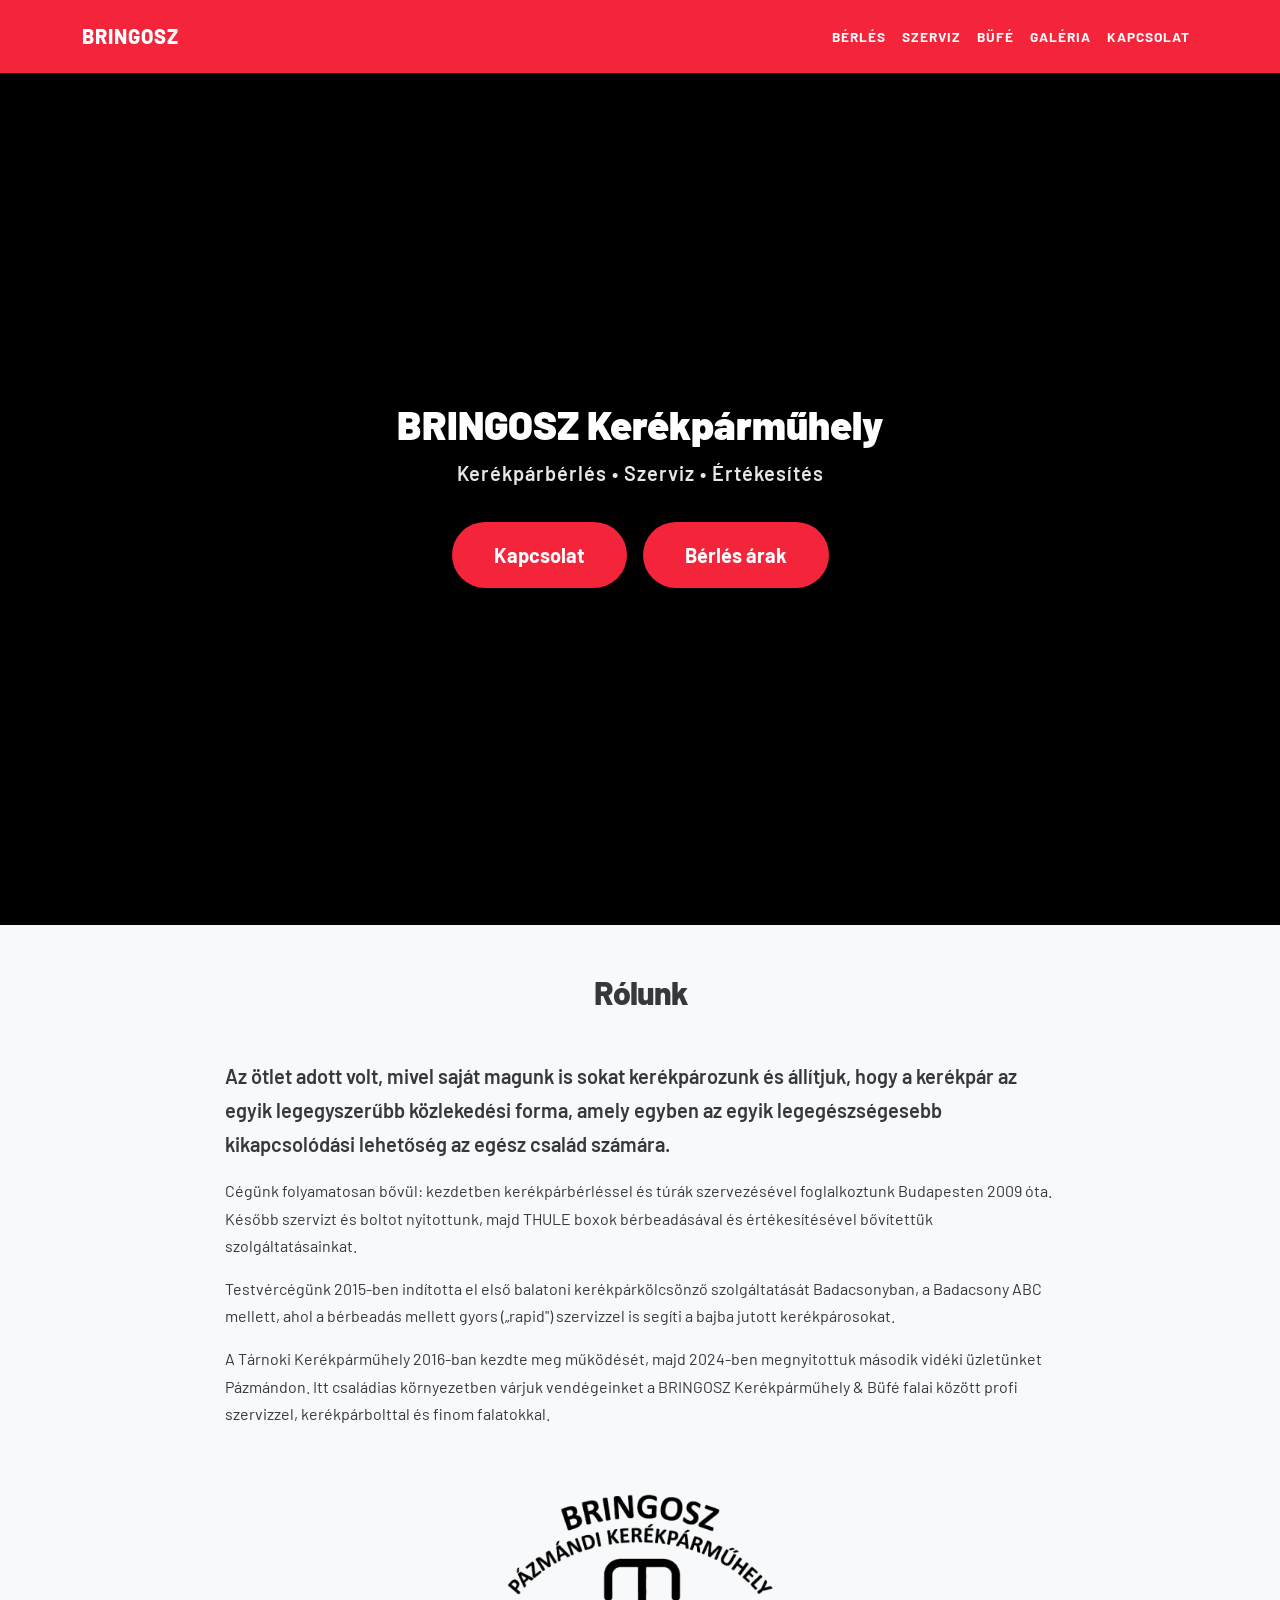
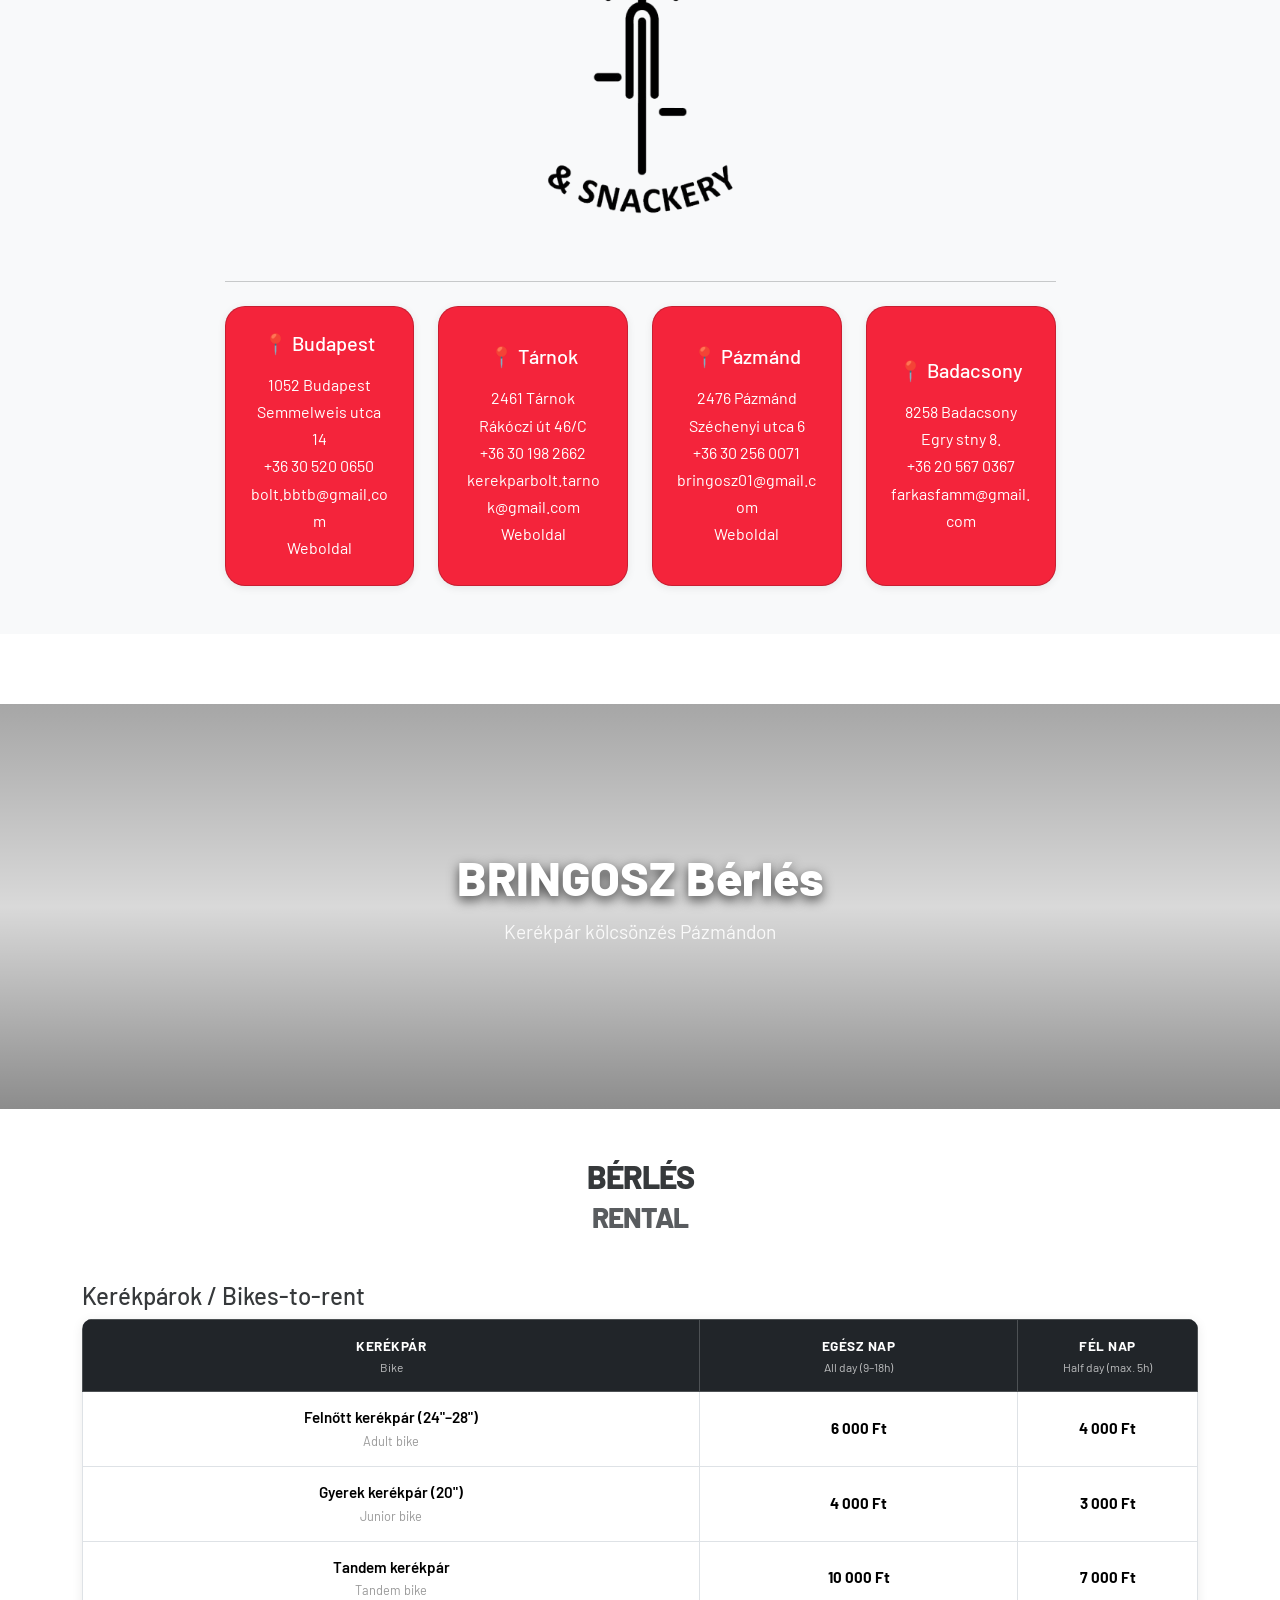
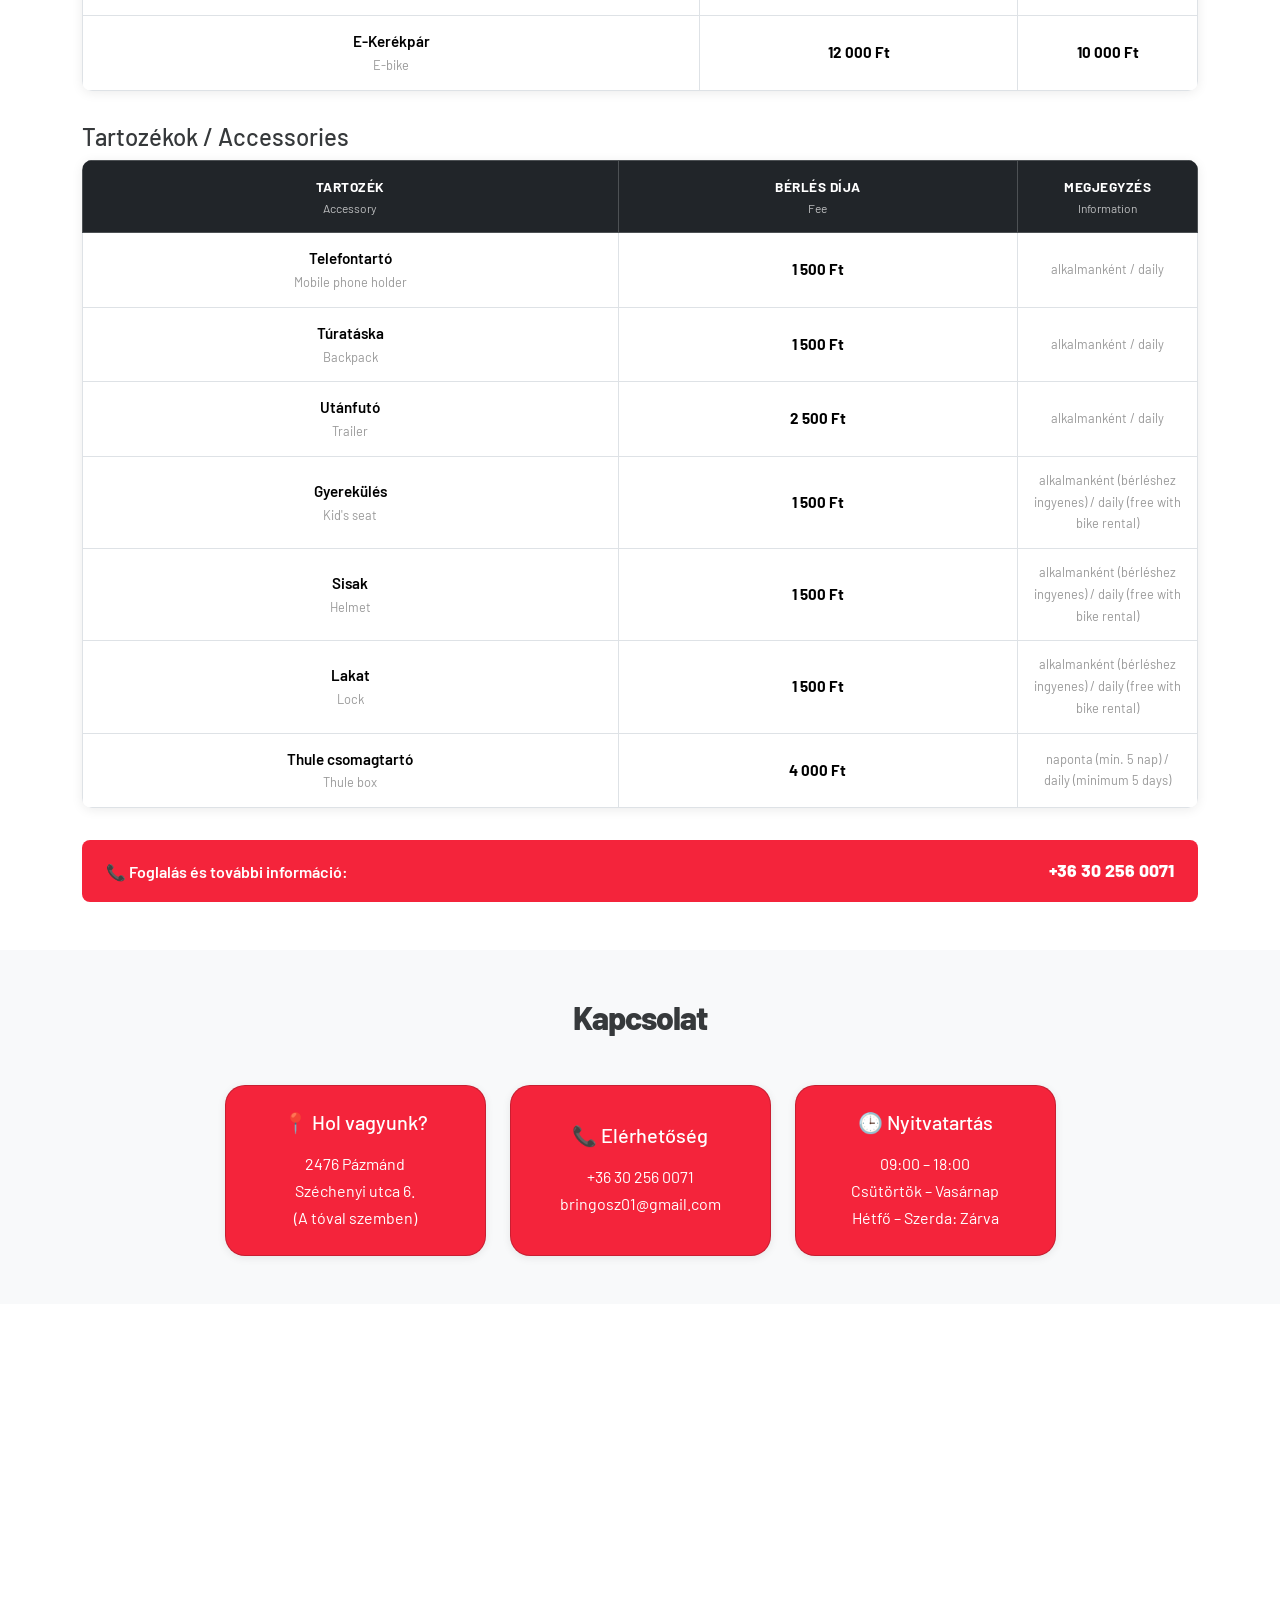
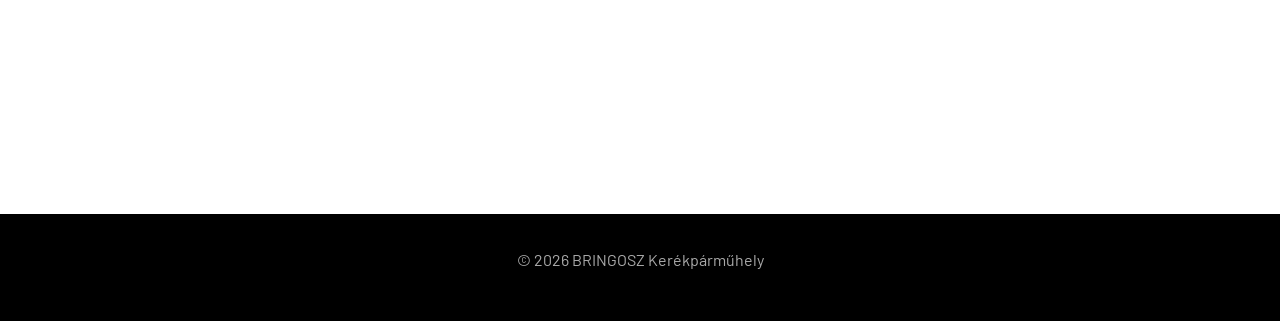
==== commit aa178a4b: "4." ====
--- a/index.html
+++ b/index.html
@@ -143,7 +143,7 @@
         <hr class="my-4">
 
         <div class="row g-4 text-center">
-          <div class="col-md-4">
+          <div class="col-lg-3 col-md-6">
             <div class="card contact-card text-white text-center p-4" style="background-color: var(--primary-color); border-radius:20px;">
               <h5 class="mb-3">📍 Budapest</h5>
               <p class="mb-0">
@@ -156,7 +156,7 @@
             </div>
           </div>
 
-          <div class="col-md-4">
+          <div class="col-lg-3 col-md-6">
             <div class="card contact-card text-white text-center p-4" style="background-color: var(--primary-color); border-radius:20px;">
               <h5 class="mb-3">📍 Tárnok</h5>
               <p class="mb-0">
@@ -169,7 +169,7 @@
             </div>
           </div>
 
-          <div class="col-md-4">
+          <div class="col-lg-3 col-md-6">
             <div class="card contact-card text-white text-center p-4" style="background-color: var(--primary-color); border-radius:20px;">
               <h5 class="mb-3">📍 Pázmánd</h5>
               <p class="mb-0">
@@ -181,6 +181,17 @@
               </p>
             </div>
           </div>
+          <div class="col-lg-3 col-md-6">
+              <div class="card contact-card text-white text-center p-4" style="background-color: var(--primary-color); border-radius:20px;">
+                <h5 class="mb-3">📍 Badacsony</h5>
+                <p class="mb-0">
+            8258 Badacsony<br>
+            Egry stny 8.<br>
+            <a href="tel:+36205670367" class="text-white text-decoration-none">+36 20 567 0367</a><br>
+            <a href="mailto:farkasfamm@gmail.com" class="text-white text-decoration-none">farkasfamm@gmail.com</a>
+          </p>
+        </div>
+      </div>
         </div>
       </div>
     </div>
@@ -293,11 +304,13 @@
 
 <section id="kapcsolat" class="py-5 bg-light">
   <div class="container">
+
     <h2 class="text-center mb-5">Kapcsolat</h2>
 
-    <div class="row g-4">
-      <div class="col-md-3">
-        <div class="card contact-card text-white text-center p-4" style="background-color: var(--primary-color); border-radius:20px;">
+    <div class="row g-4 justify-content-center align-items-stretch">
+
+      <div class="col-lg-3 col-md-6">
+        <div class="card contact-card text-white text-center p-4 h-100" style="background-color: var(--primary-color); border-radius:20px;">
           <h5 class="mb-3">📍 Hol vagyunk?</h5>
           <p class="mb-0">
             2476 Pázmánd<br>
@@ -307,18 +320,23 @@
         </div>
       </div>
 
-      <div class="col-md-3">
-        <div class="card contact-card text-white text-center p-4" style="background-color: var(--primary-color); border-radius:20px;">
+      <div class="col-lg-3 col-md-6">
+        <div class="card contact-card text-white text-center p-4 h-100" style="background-color: var(--primary-color); border-radius:20px;">
           <h5 class="mb-3">📞 Elérhetőség</h5>
           <p class="mb-0">
-            <a href="tel:+36302560071" class="text-white text-decoration-none">+36 30 256 0071</a><br>
-            <a href="mailto:bringosz01@gmail.com" class="text-white text-decoration-none">bringosz01@gmail.com</a>
+            <a href="tel:+36302560071" class="text-white text-decoration-none">
+              +36 30 256 0071
+            </a><br>
+
+            <a href="mailto:bringosz01@gmail.com" class="text-white text-decoration-none">
+              bringosz01@gmail.com
+            </a>
           </p>
         </div>
       </div>
 
-      <div class="col-md-3">
-        <div class="card contact-card text-white text-center p-4" style="background-color: var(--primary-color); border-radius:20px;">
+      <div class="col-lg-3 col-md-6">
+        <div class="card contact-card text-white text-center p-4 h-100" style="background-color: var(--primary-color); border-radius:20px;">
           <h5 class="mb-3">🕒 Nyitvatartás</h5>
           <p class="mb-0">
             09:00 – 18:00<br>
@@ -327,18 +345,8 @@
           </p>
         </div>
       </div>
-      <div class="col-md-3">
-  <div class="card contact-card text-white text-center p-4" style="background-color: var(--primary-color); border-radius:20px;">
-    <h5 class="mb-3">📍 Badacsony</h5>
-    <p class="mb-0">
-      8258 Badacsony<br>
-      Egry stny 8.<br>
-      <a href="tel:+36205670367" class="text-white text-decoration-none">+36 20 567 0367</a><br>
-      <a href="mailto:farkasfamm@gmail.com" class="text-white text-decoration-none">farkasfamm@gmail.com</a>
-    </p>
-  </div>
-</div>
-    </div>
+    </div>
+
   </div>
 </section>
 
--- a/assets/css/style.css
+++ b/assets/css/style.css
@@ -297,11 +297,10 @@
 }
 
 .contact-card{
-  height:200px;
+  height:100%;
   display:flex;
   flex-direction:column;
   justify-content:center;
-  align-items:center;
   text-align:center;
 }
 
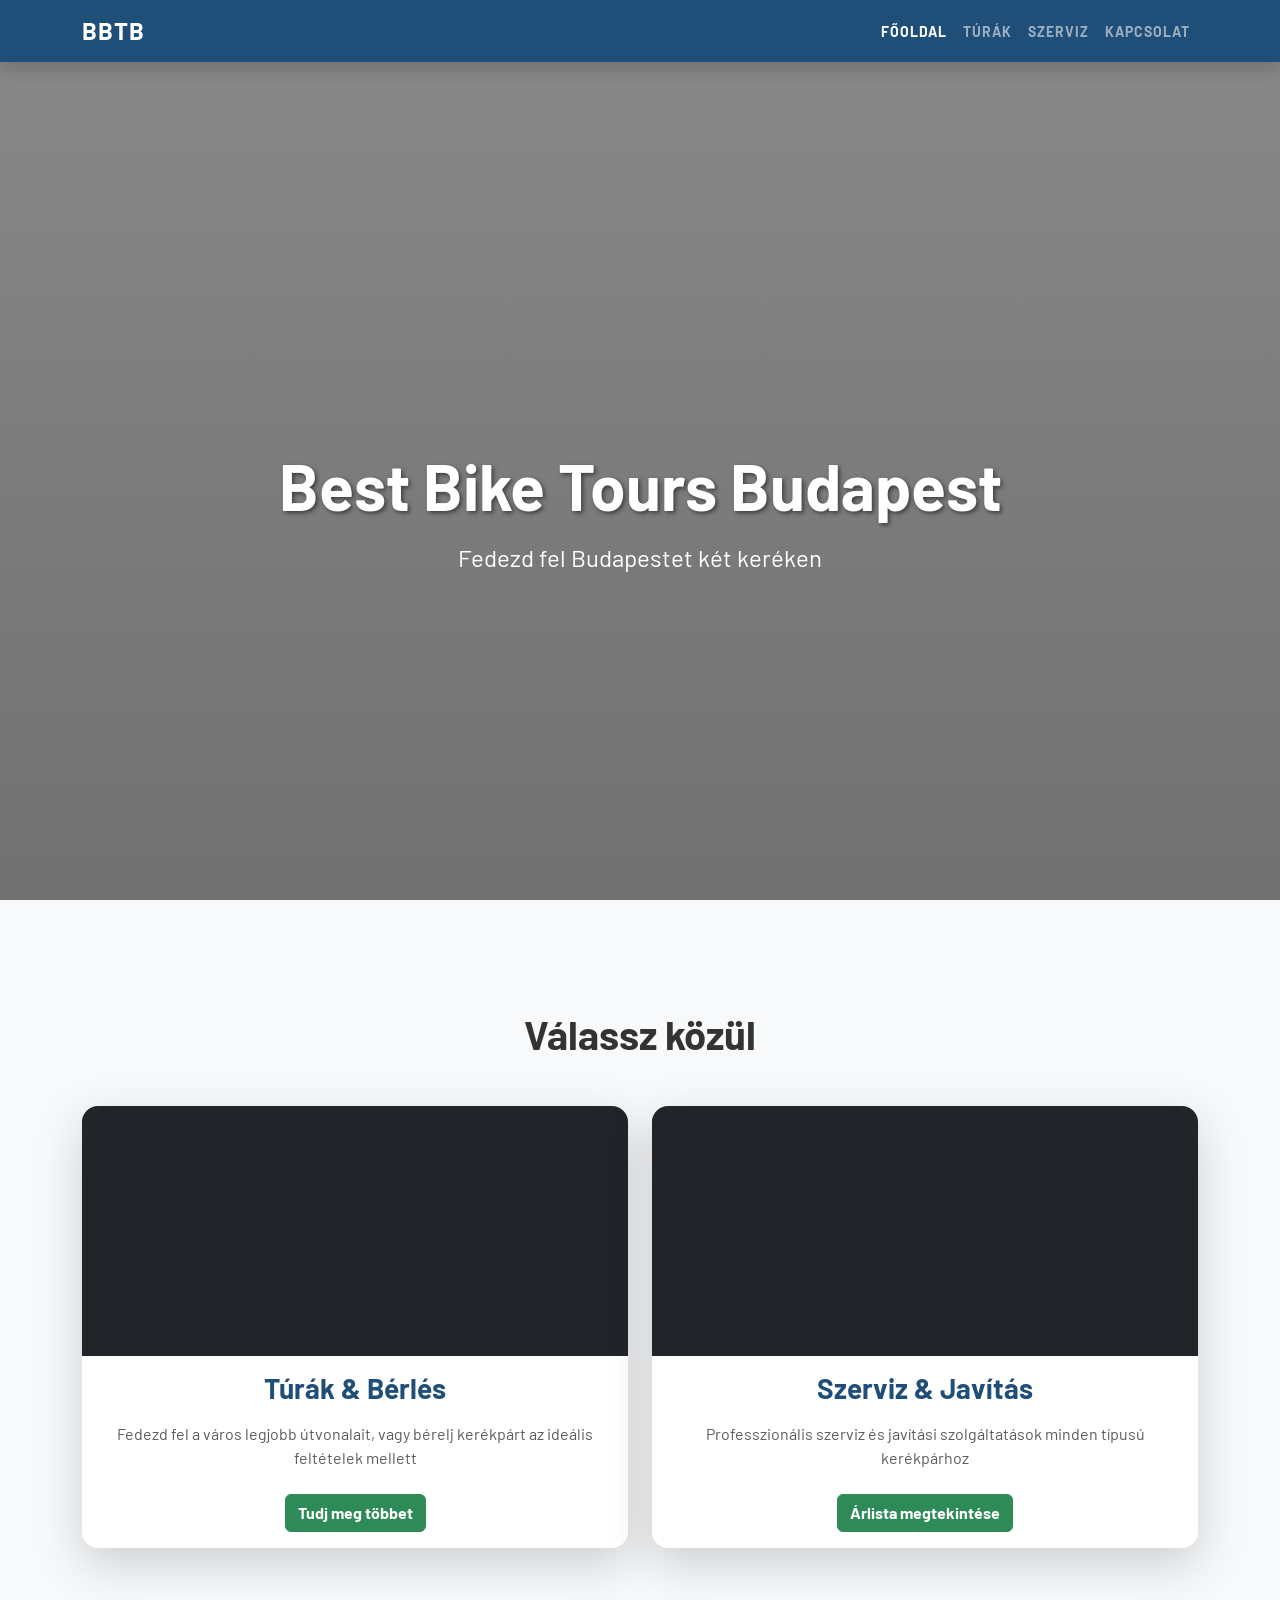
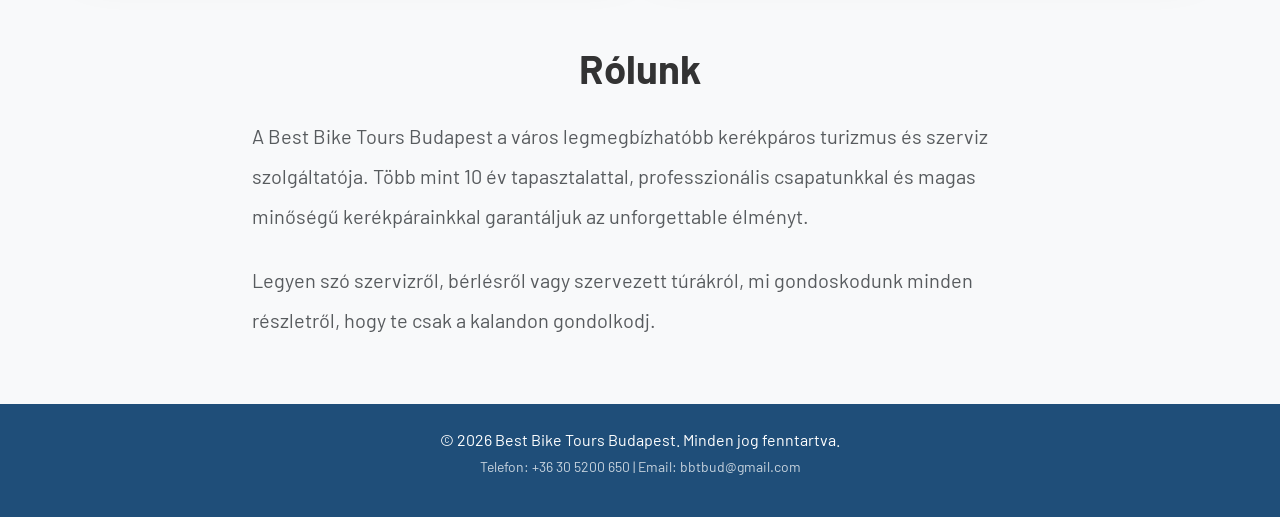
==== commit fcdbd35c: "6." ====
--- a/index.html
+++ b/index.html
@@ -1,373 +1,111 @@
 <!DOCTYPE html>
 <html lang="hu">
 <head>
-<meta charset="UTF-8">
-<meta name="viewport" content="width=device-width, initial-scale=1.0">
-<title>BRINGOSZ Kerékpárműhely – Pázmánd</title>
+    <meta charset="UTF-8">
+    <meta name="viewport" content="width=device-width, initial-scale=1.0">
+    <title>Best Bike Tours Budapest - Kerékpáros Túrák és Szerviz</title>
+    <link href="https://cdn.jsdelivr.net/npm/bootstrap@5.3.0/dist/css/bootstrap.min.css" rel="stylesheet">
+    <link href="https://fonts.googleapis.com/css2?family=Barlow:wght@400;600;700;800&display=swap" rel="stylesheet">
+    <link rel="stylesheet" href="css/style.css">
+</head>
+<body>
+    <!-- NAVBAR -->
+    <nav class="navbar navbar-expand-lg navbar-dark bg-secondary sticky-top shadow">
+        <div class="container">
+            <a class="navbar-brand fw-bold fs-3 text-uppercase" href="index.html">BBTB</a>
+            <button class="navbar-toggler" type="button" data-bs-toggle="collapse" data-bs-target="#navbarNav">
+                <span class="navbar-toggler-icon"></span>
+            </button>
+            <div class="collapse navbar-collapse" id="navbarNav">
+                <ul class="navbar-nav ms-auto">
+                    <li class="nav-item">
+                        <a class="nav-link fw-bold text-uppercase" href="index.html">Főoldal</a>
+                    </li>
+                    <li class="nav-item">
+                        <a class="nav-link fw-bold text-uppercase" href="turak.html">Túrák</a>
+                    </li>
+                    <li class="nav-item">
+                        <a class="nav-link fw-bold text-uppercase" href="szerviz.html">Szerviz</a>
+                    </li>
+                    <li class="nav-item">
+                        <a class="nav-link fw-bold text-uppercase" href="kapcsolat.html">Kapcsolat</a>
+                    </li>
+                </ul>
+            </div>
+        </div>
+    </nav>
 
-<link href="https://cdn.jsdelivr.net/npm/bootstrap@5.3.2/dist/css/bootstrap.min.css" rel="stylesheet">
-<link href="https://fonts.googleapis.com/css2?family=Barlow:wght@400;600;700;800&display=swap" rel="stylesheet">
-<link rel="stylesheet" href="./assets/css/style.css">
+    <!-- HERO SECTION -->
+    <section class="hero-section d-flex align-items-center justify-content-center text-white text-center" style="background-image: linear-gradient(rgba(0,0,0,.45),rgba(0,0,0,.55)), url('https://d2xsxph8kpxj0f.cloudfront.net/310419663032701332/Xb6QhABQdnJddLwjydhfLD/header_6ccf1d57.png'); background-size: cover; background-position: center; min-height: 100vh;">
+        <div class="container">
+            <h1 class="display-3 fw-bold mb-3 drop-shadow">Best Bike Tours Budapest</h1>
+            <p class="fs-4 mb-0">Fedezd fel Budapestet két keréken</p>
+        </div>
+    </section>
 
-<style>
-/* ── Táblázat upgrade ── */
-.content-card {
-  border-radius: 10px;
-  overflow: hidden;
-  box-shadow: 0 2px 12px rgba(0,0,0,.08);
-  margin-bottom: 32px;
-}
-.table { margin-bottom: 0; }
-.table thead.table-dark th {
-  font-weight: 700;
-  font-size: .85rem;
-  letter-spacing: .5px;
-  text-transform: uppercase;
-  padding: 14px 16px;
-}
-.table thead.table-dark th small {
-  display: block;
-  font-weight: 400;
-  font-size: .75rem;
-  opacity: .7;
-  letter-spacing: 0;
-  text-transform: none;
-}
-.table tbody td {
-  padding: 13px 16px;
-  vertical-align: middle;
-  font-size: .95rem;
-}
-.table tbody td:first-child { font-weight: 600; }
-.table tbody td small { display: block; color: #999; font-weight: 400; font-size: .8rem; }
-.table tbody tr:hover { background: #fff5f5; }
-.price-col {
-  font-weight: 700;
-  color: var(--primary-color);
-  font-size: 1rem;
-}
+    <!-- MAIN OPTIONS SECTION -->
+    <section class="py-5 bg-light">
+        <div class="container">
+            <h2 class="text-center fs-1 fw-bold mb-5">Válassz közül</h2>
+            <div class="row g-4">
+                <!-- TÚRÁK CARD -->
+                <div class="col-md-6">
+                    <div class="card h-100 shadow-lg border-0 hover-card">
+                        <div class="card-img-wrapper position-relative overflow-hidden" style="height: 250px;">
+                            <img src="https://d2xsxph8kpxj0f.cloudfront.net/310419663032701332/Xb6QhABQdnJddLwjydhfLD/107829621_2389500631342451_7395670102086372886_n_9411205b.jpg" class="card-img-top h-100 object-fit-cover" alt="Túrák">
+                            <div class="card-overlay position-absolute top-0 start-0 w-100 h-100 bg-dark bg-opacity-30"></div>
+                        </div>
+                        <div class="card-body text-center">
+                            <h3 class="card-title fs-3 fw-bold text-secondary mb-3">Túrák & Bérlés</h3>
+                            <p class="card-text text-muted mb-4">Fedezd fel a város legjobb útvonalait, vagy bérelj kerékpárt az ideális feltételek mellett</p>
+                            <a href="turak.html" class="btn btn-primary fw-bold">Tudj meg többet</a>
+                        </div>
+                    </div>
+                </div>
 
-/* ── Foglalás sáv ── */
-.booking-note {
-  background: var(--primary-color);
-  color: #fff;
-  border-radius: 8px;
-  padding: 16px 24px;
-  display: flex;
-  align-items: center;
-  justify-content: space-between;
-  flex-wrap: wrap;
-  gap: 10px;
-  margin-top: 24px;
-  font-weight: 600;
-}
-.booking-note a {
-  color: #fff;
-  font-size: 1.1rem;
-  font-weight: 800;
-  text-decoration: none;
-}
-.booking-note a:hover { text-decoration: underline; }
+                <!-- SZERVIZ CARD -->
+                <div class="col-md-6">
+                    <div class="card h-100 shadow-lg border-0 hover-card">
+                        <div class="card-img-wrapper position-relative overflow-hidden" style="height: 250px;">
+                            <img src="https://d2xsxph8kpxj0f.cloudfront.net/310419663032701332/Xb6QhABQdnJddLwjydhfLD/107692010_293571288509390_6244455257136255083_n_7dfd8635.jpg" class="card-img-top h-100 object-fit-cover" alt="Szerviz">
+                            <div class="card-overlay position-absolute top-0 start-0 w-100 h-100 bg-dark bg-opacity-30"></div>
+                        </div>
+                        <div class="card-body text-center">
+                            <h3 class="card-title fs-3 fw-bold text-secondary mb-3">Szerviz & Javítás</h3>
+                            <p class="card-text text-muted mb-4">Professzionális szerviz és javítási szolgáltatások minden típusú kerékpárhoz</p>
+                            <a href="szerviz.html" class="btn btn-primary fw-bold">Árlista megtekintése</a>
+                        </div>
+                    </div>
+                </div>
+            </div>
+        </div>
+    </section>
 
-@media (max-width: 576px) {
-  .booking-note { justify-content: center; text-align: center; }
-}
-</style>
-</head>
+    <!-- ABOUT SECTION -->
+    <section class="py-5">
+        <div class="container" style="max-width: 800px;">
+            <h2 class="text-center fs-1 fw-bold mb-4">Rólunk</h2>
+            <p class="fs-5 text-muted mb-4 lh-lg">
+                A Best Bike Tours Budapest a város legmegbízhatóbb kerékpáros turizmus és szerviz szolgáltatója. 
+                Több mint 10 év tapasztalattal, professzionális csapatunkkal és magas minőségű kerékpárainkkal 
+                garantáljuk az unforgettable élményt.
+            </p>
+            <p class="fs-5 text-muted lh-lg">
+                Legyen szó szervizről, bérlésről vagy szervezett túrákról, mi gondoskodunk minden részletről, 
+                hogy te csak a kalandon gondolkodj.
+            </p>
+        </div>
+    </section>
 
-<body>
+    <!-- FOOTER -->
+    <footer class="bg-secondary text-white py-4">
+        <div class="container text-center">
+            <p class="mb-1">© 2026 Best Bike Tours Budapest. Minden jog fenntartva.</p>
+            <p class="small opacity-75">Telefon: +36 30 5200 650 | Email: bbtbud@gmail.com</p>
+        </div>
+    </footer>
 
-<nav class="navbar navbar-expand-lg fixed-top">
-  <div class="container">
-    <a class="navbar-brand" href="#">BRINGOSZ</a>
-    <button class="navbar-toggler" type="button" data-bs-toggle="collapse" data-bs-target="#nav" aria-controls="nav" aria-expanded="false" aria-label="Menü">
-      <span class="navbar-toggler-icon"></span>
-    </button>
-
-    <div class="collapse navbar-collapse justify-content-end" id="nav">
-      <ul class="navbar-nav">
-        <li class="nav-item"><a class="nav-link" href="#berles">Bérlés</a></li>
-        <li class="nav-item"><a class="nav-link" href="araink.html">Szerviz</a></li>
-        <li class="nav-item"><a class="nav-link" href="bufe.html">Büfé</a></li>
-        <li class="nav-item"><a class="nav-link" href="galeria.php">Galéria</a></li>
-        <li class="nav-item"><a class="nav-link" href="#kapcsolat">Kapcsolat</a></li>
-      </ul>
-    </div>
-  </div>
-</nav>
-
-<main>
-<section class="hero">
-  <div class="container">
-    <strong><h1>BRINGOSZ Kerékpárműhely</h1></strong>
-    <strong><p class="lead">Kerékpárbérlés • Szerviz • Értékesítés</p></strong>
-    <div class="d-flex justify-content-center flex-wrap mt-4">
-      <a href="#kapcsolat" class="btn btn-lg">Kapcsolat</a>
-      <a href="#berles" class="btn btn-lg">Bérlés árak</a>
-    </div>
-  </div>
-</section>
-
-<section class="py-5 bg-light">
-  <div class="container">
-    <h2 class="text-center mb-5">Rólunk</h2>
-
-    <div class="row justify-content-center">
-      <div class="col-lg-9">
-        <p class="lead fw-semibold">
-          Az ötlet adott volt, mivel saját magunk is sokat kerékpározunk és állítjuk,
-          hogy a kerékpár az egyik legegyszerűbb közlekedési forma, amely egyben
-          az egyik legegészségesebb kikapcsolódási lehetőség az egész család számára.
-        </p>
-
-        <p>
-          Cégünk folyamatosan bővül: kezdetben kerékpárbérléssel és túrák szervezésével
-          foglalkoztunk Budapesten 2009 óta. Később szervizt és boltot nyitottunk,
-          majd THULE boxok bérbeadásával és értékesítésével bővítettük
-          szolgáltatásainkat.
-        </p>
-
-        <p>
-          Testvércégünk 2015-ben indította el első balatoni kerékpárkölcsönző
-          szolgáltatását Badacsonyban, a Badacsony ABC mellett, ahol a bérbeadás
-          mellett gyors („rapid") szervizzel is segíti a bajba jutott kerékpárosokat.
-        </p>
-
-        <p>
-          A Tárnoki Kerékpárműhely 2016-ban kezdte meg működését, majd 2024-ben
-          megnyitottuk második vidéki üzletünket Pázmándon. Itt családias
-          környezetben várjuk vendégeinket a BRINGOSZ Kerékpárműhely & Büfé
-          falai között profi szervizzel, kerékpárbolttal és finom falatokkal.
-        </p>
-              <img src="./assets/imgs/bringosz_logo_feher.png" alt="BRINGOSZ Logo" class="pazmand-logo">
-        <hr class="my-4">
-
-        <div class="row g-4 text-center">
-          <div class="col-lg-3 col-md-6">
-            <div class="card contact-card text-white text-center p-4" style="background-color: var(--primary-color); border-radius:20px;">
-              <h5 class="mb-3">📍 Budapest</h5>
-              <p class="mb-0">
-                1052 Budapest<br>
-                Semmelweis utca 14<br>
-                <a href="tel:+36305200650" class="text-white text-decoration-none">+36 30 520 0650</a><br>
-                <a href="mailto:bolt.bbtb@gmail.com" class="text-white text-decoration-none">bolt.bbtb@gmail.com</a><br>
-                <a href="https://bbtt.hu" target="_blank" class="text-white text-decoration-none">Weboldal</a>
-              </p>
-            </div>
-          </div>
-
-          <div class="col-lg-3 col-md-6">
-            <div class="card contact-card text-white text-center p-4" style="background-color: var(--primary-color); border-radius:20px;">
-              <h5 class="mb-3">📍 Tárnok</h5>
-              <p class="mb-0">
-                2461 Tárnok<br>
-                Rákóczi út 46/C<br>
-                <a href="tel:+36301982662" class="text-white text-decoration-none">+36 30 198 2662</a><br>
-                <a href="mailto:kerekparbolt.tarnok@gmail.com" class="text-white text-decoration-none">kerekparbolt.tarnok@gmail.com</a><br>
-                <a href="https://tarnokbike.hu" target="_blank" class="text-white text-decoration-none">Weboldal</a>
-              </p>
-            </div>
-          </div>
-
-          <div class="col-lg-3 col-md-6">
-            <div class="card contact-card text-white text-center p-4" style="background-color: var(--primary-color); border-radius:20px;">
-              <h5 class="mb-3">📍 Pázmánd</h5>
-              <p class="mb-0">
-                2476 Pázmánd<br>
-                Széchenyi utca 6<br>
-                <a href="tel:+36302560071" class="text-white text-decoration-none">+36 30 256 0071</a><br>
-                <a href="mailto:bringosz01@gmail.com" class="text-white text-decoration-none">bringosz01@gmail.com</a><br>
-                <a href="https://bringosz.hu" target="_blank" class="text-white text-decoration-none">Weboldal</a>
-              </p>
-            </div>
-          </div>
-          <div class="col-lg-3 col-md-6">
-              <div class="card contact-card text-white text-center p-4" style="background-color: var(--primary-color); border-radius:20px;">
-                <h5 class="mb-3">📍 Badacsony</h5>
-                <p class="mb-0">
-            8258 Badacsony<br>
-            Egry stny 8.<br>
-            <a href="tel:+36205670367" class="text-white text-decoration-none">+36 20 567 0367</a><br>
-            <a href="mailto:farkasfamm@gmail.com" class="text-white text-decoration-none">farkasfamm@gmail.com</a>
-          </p>
-        </div>
-      </div>
-        </div>
-      </div>
-    </div>
-  </div>
-</section>
-
-<section class="hero-berles">
-<div>
-<h1>BRINGOSZ Bérlés</h1>
-<p>Kerékpár kölcsönzés Pázmándon</p>
-</div>
-</section>
-
-<section id="berles" class="py-5">
-  <div class="container">
-    <h2 class="text-center mb-4">BÉRLÉS <br><small class="text-muted">RENTAL</small></h2>
-
-    <h4 class="mt-5">Kerékpárok / Bikes-to-rent</h4>
-    <div class="table-responsive content-card">
-      <table class="table table-bordered text-center align-middle">
-        <thead class="table-dark">
-          <tr>
-            <th>Kerékpár<br><small>Bike</small></th>
-            <th>Egész nap<br><small>All day (9–18h)</small></th>
-            <th>Fél nap<br><small>Half day (max. 5h)</small></th>
-          </tr>
-        </thead>
-        <tbody>
-          <tr>
-            <td>Felnőtt kerékpár (24"–28")<br><small>Adult bike</small></td>
-            <td class="price-col">6 000 Ft</td>
-            <td class="price-col">4 000 Ft</td>
-          </tr>
-          <tr>
-            <td>Gyerek kerékpár (20")<br><small>Junior bike</small></td>
-            <td class="price-col">4 000 Ft</td>
-            <td class="price-col">3 000 Ft</td>
-          </tr>
-          <tr>
-            <td>Tandem kerékpár<br><small>Tandem bike</small></td>
-            <td class="price-col">10 000 Ft</td>
-            <td class="price-col">7 000 Ft</td>
-          </tr>
-          <tr>
-            <td>E-Kerékpár<br><small>E-bike</small></td>
-            <td class="price-col">12 000 Ft</td>
-            <td class="price-col">10 000 Ft</td>
-          </tr>
-        </tbody>
-      </table>
-    </div>
-
-    <h4 class="mt-4">Tartozékok / Accessories</h4>
-    <div class="table-responsive content-card">
-      <table class="table table-bordered text-center align-middle">
-        <thead class="table-dark">
-          <tr>
-            <th>Tartozék<br><small>Accessory</small></th>
-            <th>Bérlés díja<br><small>Fee</small></th>
-            <th>Megjegyzés<br><small>Information</small></th>
-          </tr>
-        </thead>
-        <tbody>
-          <tr>
-            <td>Telefontartó<br><small>Mobile phone holder</small></td>
-            <td class="price-col">1 500 Ft</td>
-            <td><small>alkalmanként / daily</small></td>
-          </tr>
-          <tr>
-            <td>Túratáska<br><small>Backpack</small></td>
-            <td class="price-col">1 500 Ft</td>
-            <td><small>alkalmanként / daily</small></td>
-          </tr>
-          <tr>
-            <td>Utánfutó<br><small>Trailer</small></td>
-            <td class="price-col">2 500 Ft</td>
-            <td><small>alkalmanként / daily</small></td>
-          </tr>
-          <tr>
-            <td>Gyerekülés<br><small>Kid's seat</small></td>
-            <td class="price-col">1 500 Ft</td>
-            <td><small>alkalmanként (bérléshez ingyenes) / daily (free with bike rental)</small></td>
-          </tr>
-          <tr>
-            <td>Sisak<br><small>Helmet</small></td>
-            <td class="price-col">1 500 Ft</td>
-            <td><small>alkalmanként (bérléshez ingyenes) / daily (free with bike rental)</small></td>
-          </tr>
-          <tr>
-            <td>Lakat<br><small>Lock</small></td>
-            <td class="price-col">1 500 Ft</td>
-            <td><small>alkalmanként (bérléshez ingyenes) / daily (free with bike rental)</small></td>
-          </tr>
-          <tr>
-            <td>Thule csomagtartó<br><small>Thule box</small></td>
-            <td class="price-col">4 000 Ft</td>
-            <td><small>naponta (min. 5 nap) / daily (minimum 5 days)</small></td>
-          </tr>
-        </tbody>
-      </table>
-    </div>
-
-    <div class="booking-note">
-      <span>📞 Foglalás és további információ:</span>
-      <a href="tel:+36302560071">+36 30 256 0071</a>
-    </div>
-
-  </div>
-</section>
-
-<section id="kapcsolat" class="py-5 bg-light">
-  <div class="container">
-
-    <h2 class="text-center mb-5">Kapcsolat</h2>
-
-    <div class="row g-4 justify-content-center align-items-stretch">
-
-      <div class="col-lg-3 col-md-6">
-        <div class="card contact-card text-white text-center p-4 h-100" style="background-color: var(--primary-color); border-radius:20px;">
-          <h5 class="mb-3">📍 Hol vagyunk?</h5>
-          <p class="mb-0">
-            2476 Pázmánd<br>
-            Széchenyi utca 6.<br>
-            (A tóval szemben)
-          </p>
-        </div>
-      </div>
-
-      <div class="col-lg-3 col-md-6">
-        <div class="card contact-card text-white text-center p-4 h-100" style="background-color: var(--primary-color); border-radius:20px;">
-          <h5 class="mb-3">📞 Elérhetőség</h5>
-          <p class="mb-0">
-            <a href="tel:+36302560071" class="text-white text-decoration-none">
-              +36 30 256 0071
-            </a><br>
-
-            <a href="mailto:bringosz01@gmail.com" class="text-white text-decoration-none">
-              bringosz01@gmail.com
-            </a>
-          </p>
-        </div>
-      </div>
-
-      <div class="col-lg-3 col-md-6">
-        <div class="card contact-card text-white text-center p-4 h-100" style="background-color: var(--primary-color); border-radius:20px;">
-          <h5 class="mb-3">🕒 Nyitvatartás</h5>
-          <p class="mb-0">
-            09:00 – 18:00<br>
-            Csütörtök – Vasárnap<br>
-            Hétfő – Szerda: Zárva
-          </p>
-        </div>
-      </div>
-    </div>
-
-  </div>
-</section>
-
-<section>
-  <iframe
-    src="https://maps.google.com/maps?q=2476%20Pázmánd,%20Széchenyi%20utca%206&t=m&z=15&output=embed"
-    width="100%"
-    height="350"
-    style="border:0; display:block;"
-    loading="lazy">
-  </iframe>
-</section>
-
-</main>
-
-<footer>
-  <div class="container text-center">
-    <p>© 2026 BRINGOSZ Kerékpárműhely</p>
-  </div>
-</footer>
-
-<script src="https://cdn.jsdelivr.net/npm/bootstrap@5.3.2/dist/js/bootstrap.bundle.min.js"></script>
+    <script src="https://cdn.jsdelivr.net/npm/bootstrap@5.3.0/dist/js/bootstrap.bundle.min.js"></script>
+    <script src="js/main.js"></script>
 </body>
-</html>+</html>
--- a/css/style.css
+++ b/css/style.css
@@ -0,0 +1,352 @@
+/* BBTB Website - Bootstrap 5 Custom Styles */
+
+* {
+    font-family: 'Barlow', sans-serif;
+}
+
+body {
+    background-color: #f8f9fa;
+    color: #333;
+}
+
+/* COLORS */
+:root {
+    --primary: #2E8B57;
+    --secondary: #1F4E79;
+    --accent: #4CAF50;
+    --danger: #dc3545;
+    --light: #f8f9fa;
+    --dark: #212529;
+}
+
+.bg-secondary {
+    background-color: var(--secondary) !important;
+}
+
+.btn-primary {
+    background-color: var(--primary) !important;
+    border-color: var(--primary) !important;
+}
+
+.btn-primary:hover {
+    background-color: #1f6b3f !important;
+    border-color: #1f6b3f !important;
+}
+
+.btn-secondary {
+    background-color: var(--secondary) !important;
+    border-color: var(--secondary) !important;
+}
+
+.btn-secondary:hover {
+    background-color: #163a5f !important;
+    border-color: #163a5f !important;
+}
+
+.btn-success {
+    background-color: var(--accent) !important;
+    border-color: var(--accent) !important;
+}
+
+.btn-success:hover {
+    background-color: #3d8b40 !important;
+    border-color: #3d8b40 !important;
+}
+
+.text-primary {
+    color: var(--primary) !important;
+}
+
+.text-secondary {
+    color: var(--secondary) !important;
+}
+
+.text-accent {
+    color: var(--accent) !important;
+}
+
+.badge.bg-primary {
+    background-color: var(--primary) !important;
+}
+
+.badge.bg-success {
+    background-color: var(--accent) !important;
+}
+
+/* HERO SECTIONS */
+.hero-section {
+    position: relative;
+    background-attachment: fixed;
+    background-repeat: no-repeat;
+}
+
+.hero-section-small {
+    position: relative;
+    background-attachment: fixed;
+    background-repeat: no-repeat;
+}
+
+.drop-shadow {
+    text-shadow: 2px 2px 4px rgba(0, 0, 0, 0.5);
+}
+
+/* CARDS */
+.card {
+    transition: all 0.3s ease;
+    border-radius: 1rem;
+}
+
+.hover-card:hover {
+    transform: translateY(-8px);
+    box-shadow: 0 1rem 2rem rgba(0, 0, 0, 0.15) !important;
+}
+
+.tour-card {
+    cursor: pointer;
+    transition: all 0.3s ease;
+}
+
+.tour-card:hover {
+    transform: translateY(-8px);
+    box-shadow: 0 1rem 2rem rgba(0, 0, 0, 0.15) !important;
+}
+
+.tour-card:hover .tour-overlay {
+    background-color: rgba(0, 0, 0, 0.5) !important;
+}
+
+.card-img-wrapper {
+    overflow: hidden;
+    border-radius: 1rem 1rem 0 0;
+}
+
+.card-img-wrapper img {
+    transition: transform 0.3s ease;
+}
+
+.hover-card:hover .card-img-wrapper img {
+    transform: scale(1.05);
+}
+
+/* NAVBAR */
+.navbar {
+    background-color: var(--secondary) !important;
+}
+
+.navbar-brand {
+    font-size: 1.5rem !important;
+    font-weight: 800 !important;
+    letter-spacing: 2px;
+}
+
+.nav-link {
+    font-weight: 600 !important;
+    font-size: 0.875rem !important;
+    letter-spacing: 1px;
+    transition: color 0.3s ease;
+}
+
+.nav-link:hover {
+    color: var(--accent) !important;
+}
+
+/* TABLES */
+.table {
+    background-color: white;
+    border-radius: 1rem;
+    overflow: hidden;
+}
+
+.table thead {
+    background-color: #f8f9fa;
+    font-weight: 700;
+    color: var(--secondary);
+}
+
+.table tbody tr {
+    border-bottom: 1px solid #dee2e6;
+}
+
+.table tbody tr:hover {
+    background-color: #f0f8ff;
+}
+
+/* FORMS */
+.form-control {
+    border: 2px solid #dee2e6;
+    border-radius: 0.5rem;
+    padding: 0.75rem 1rem;
+    transition: border-color 0.3s ease;
+}
+
+.form-control:focus {
+    border-color: var(--primary) !important;
+    box-shadow: 0 0 0 0.2rem rgba(46, 139, 87, 0.25);
+}
+
+.form-label {
+    font-weight: 600;
+    color: #333;
+    margin-bottom: 0.5rem;
+}
+
+/* GRADIENTS */
+.bg-gradient {
+    background: linear-gradient(135deg, var(--secondary) 0%, var(--primary) 100%) !important;
+}
+
+/* FOOTER */
+footer {
+    background-color: var(--secondary) !important;
+    color: white;
+    margin-top: auto;
+}
+
+footer a {
+    color: inherit;
+    text-decoration: none;
+}
+
+footer a:hover {
+    text-decoration: underline;
+}
+
+/* MODAL */
+.modal-content {
+    border-radius: 1rem;
+    border: none;
+}
+
+.modal-header {
+    border-bottom: 2px solid #dee2e6;
+    background-color: #f8f9fa;
+}
+
+.modal-title {
+    color: var(--secondary);
+}
+
+/* ALERTS */
+.alert {
+    border-radius: 0.5rem;
+    border: none;
+}
+
+.alert-success {
+    background-color: #d4edda;
+    color: #155724;
+}
+
+.alert-danger {
+    background-color: #f8d7da;
+    color: #721c24;
+}
+
+.alert-info {
+    background-color: #d1ecf1;
+    color: #0c5460;
+}
+
+/* RESPONSIVE */
+@media (max-width: 768px) {
+    .hero-section {
+        min-height: 60vh !important;
+    }
+
+    .hero-section-small {
+        min-height: 300px !important;
+    }
+
+    .display-3 {
+        font-size: 2rem;
+    }
+
+    .display-4 {
+        font-size: 1.75rem;
+    }
+
+    .fs-1 {
+        font-size: 1.75rem !important;
+    }
+
+    .navbar-brand {
+        font-size: 1.25rem !important;
+    }
+
+    .table {
+        font-size: 0.875rem;
+    }
+}
+
+/* UTILITIES */
+.object-fit-cover {
+    object-fit: cover;
+}
+
+.opacity-90 {
+    opacity: 0.9;
+}
+
+.opacity-75 {
+    opacity: 0.75;
+}
+
+.opacity-50 {
+    opacity: 0.5;
+}
+
+.text-uppercase {
+    text-transform: uppercase;
+    letter-spacing: 1px;
+}
+
+.fw-bold {
+    font-weight: 700 !important;
+}
+
+.fw-semibold {
+    font-weight: 600 !important;
+}
+
+.lh-lg {
+    line-height: 1.75;
+}
+
+/* SPACING */
+.space-y-3 > * + * {
+    margin-top: 1rem;
+}
+
+/* ANIMATIONS */
+@keyframes fadeIn {
+    from {
+        opacity: 0;
+        transform: translateY(20px);
+    }
+    to {
+        opacity: 1;
+        transform: translateY(0);
+    }
+}
+
+.card {
+    animation: fadeIn 0.5s ease-out;
+}
+
+/* SCROLLBAR */
+::-webkit-scrollbar {
+    width: 10px;
+}
+
+::-webkit-scrollbar-track {
+    background: #f1f1f1;
+}
+
+::-webkit-scrollbar-thumb {
+    background: var(--primary);
+    border-radius: 5px;
+}
+
+::-webkit-scrollbar-thumb:hover {
+    background: #1f6b3f;
+}
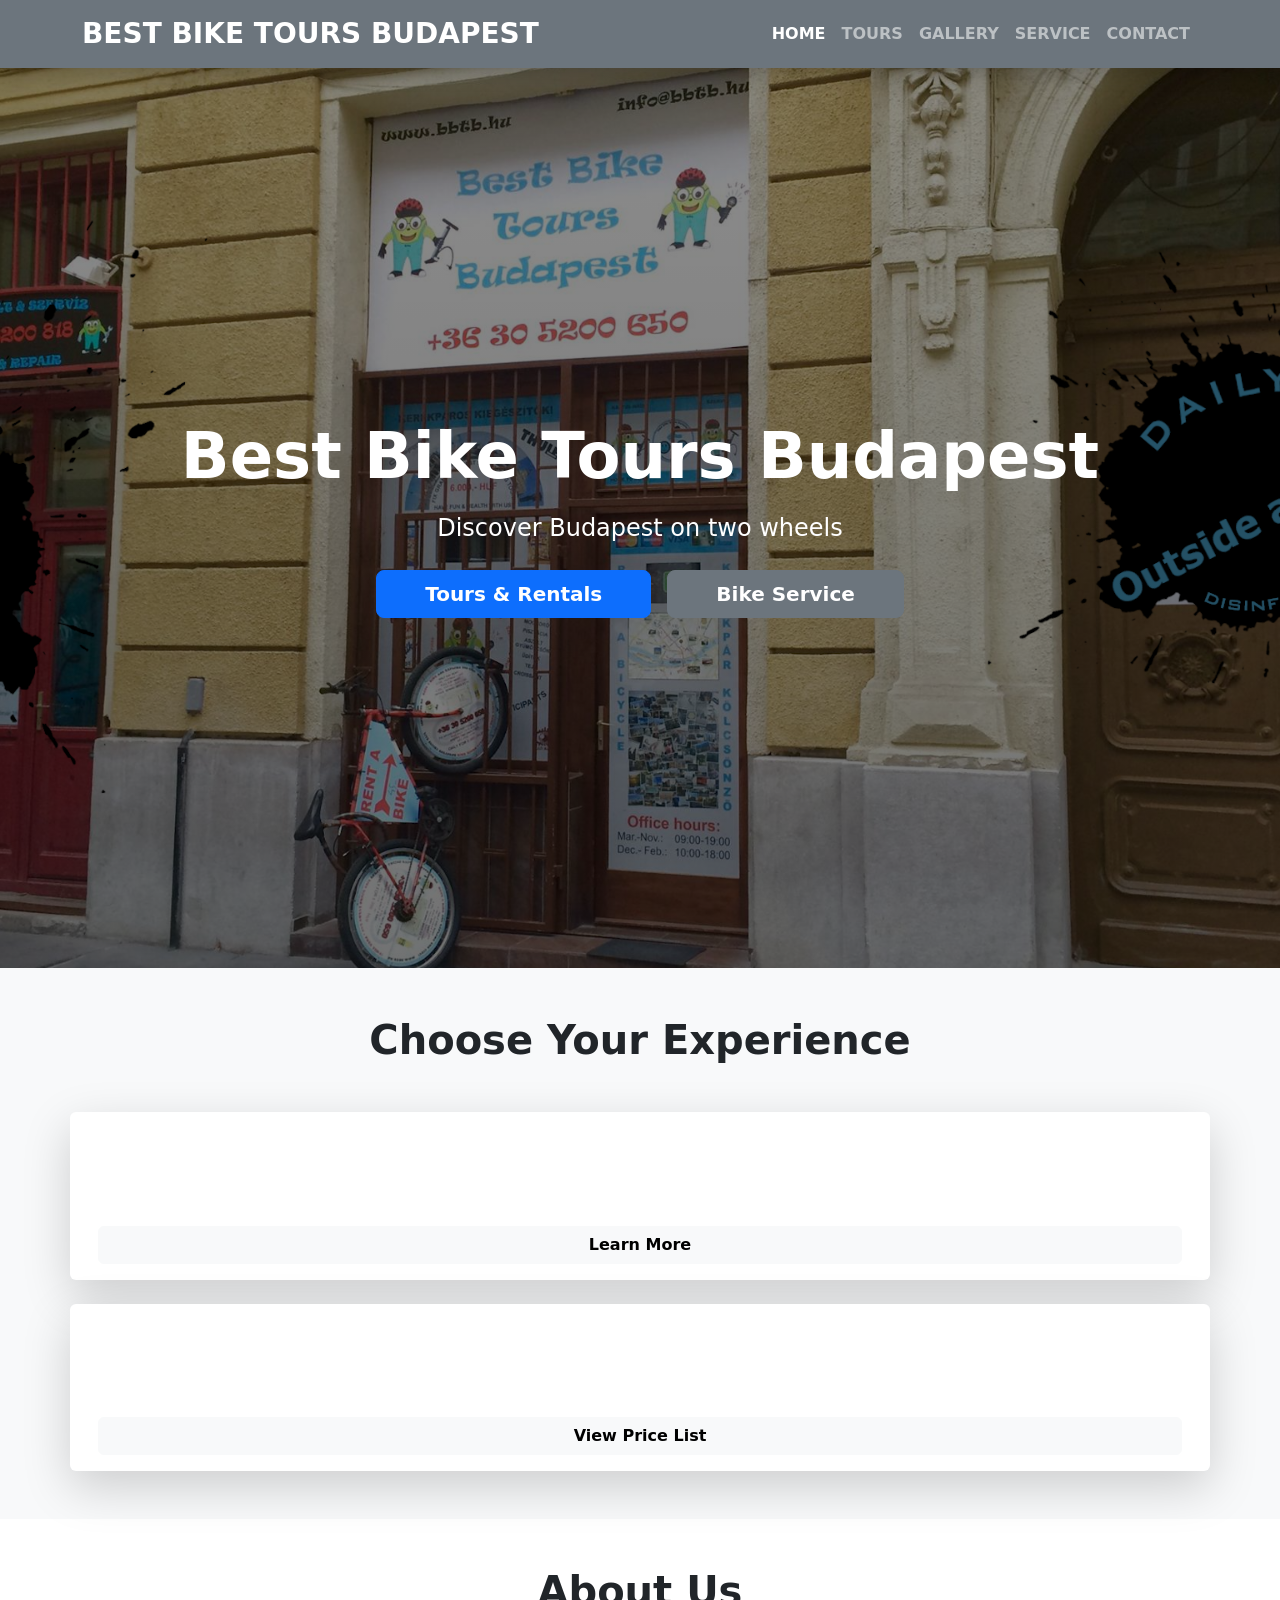
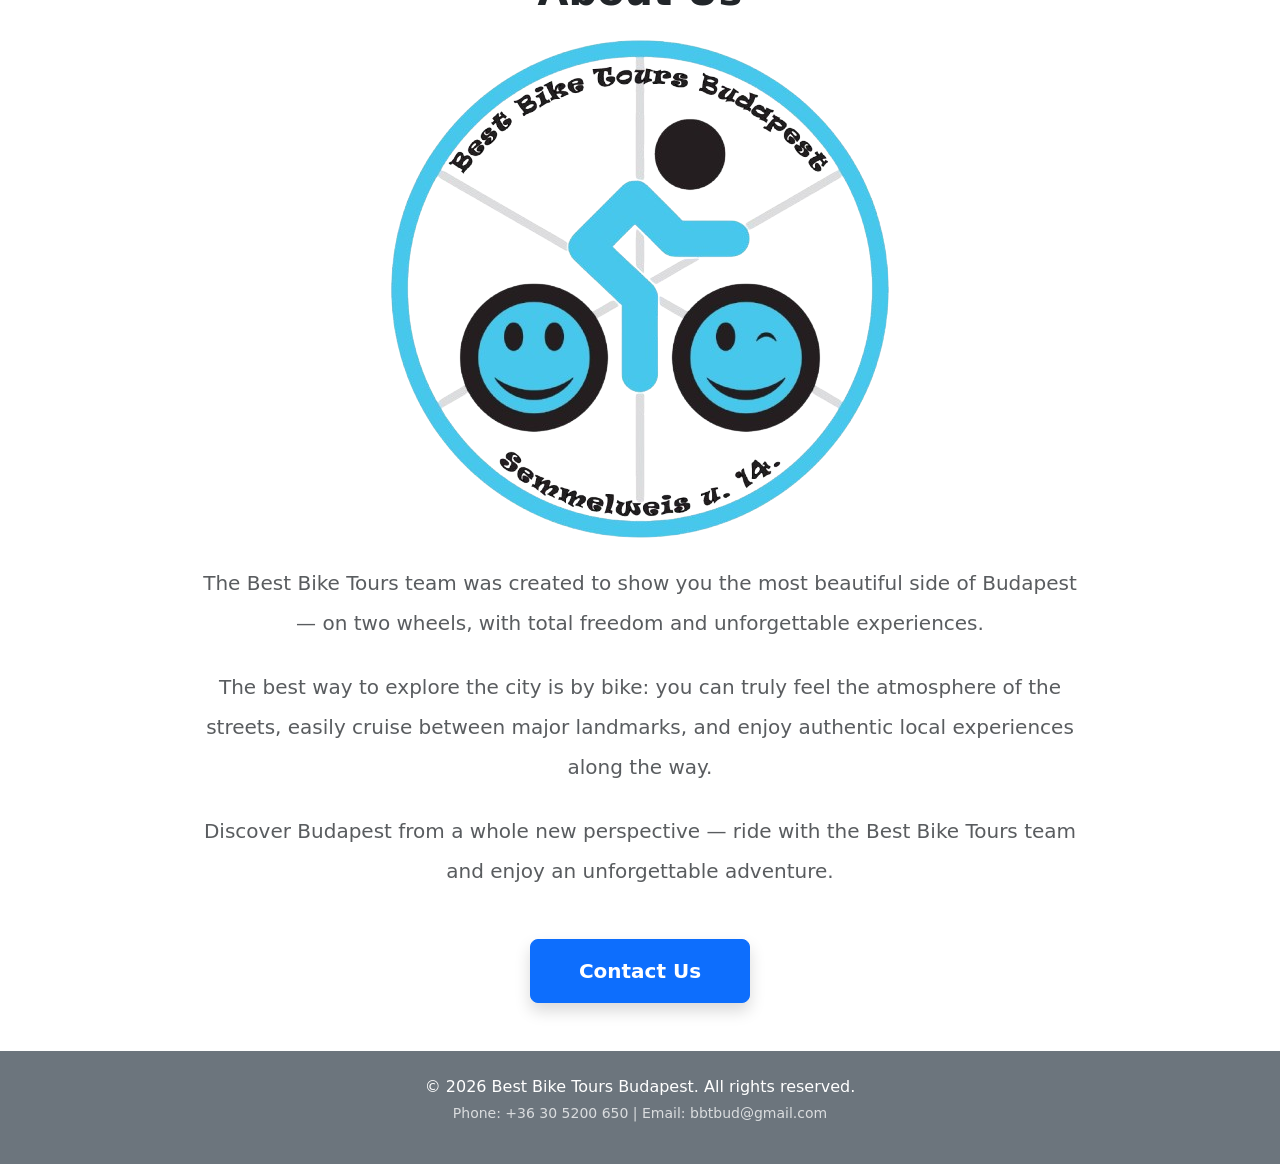
==== commit 946b3fe4: "7." ====
--- a/index.html
+++ b/index.html
@@ -1,111 +1,139 @@
 <!DOCTYPE html>
-<html lang="hu">
+<html lang="en">
+
 <head>
     <meta charset="UTF-8">
     <meta name="viewport" content="width=device-width, initial-scale=1.0">
-    <title>Best Bike Tours Budapest - Kerékpáros Túrák és Szerviz</title>
+    <title>Best Bike Tours Budapest - Bike Tours & Service</title>
     <link href="https://cdn.jsdelivr.net/npm/bootstrap@5.3.0/dist/css/bootstrap.min.css" rel="stylesheet">
     <link href="https://fonts.googleapis.com/css2?family=Barlow:wght@400;600;700;800&display=swap" rel="stylesheet">
     <link rel="stylesheet" href="css/style.css">
 </head>
+
 <body>
-    <!-- NAVBAR -->
+
     <nav class="navbar navbar-expand-lg navbar-dark bg-secondary sticky-top shadow">
         <div class="container">
-            <a class="navbar-brand fw-bold fs-3 text-uppercase" href="index.html">BBTB</a>
+            <a class="navbar-brand fw-bold fs-3 text-uppercase" href="index.html">
+                Best Bike Tours Budapest
+            </a>
             <button class="navbar-toggler" type="button" data-bs-toggle="collapse" data-bs-target="#navbarNav">
                 <span class="navbar-toggler-icon"></span>
             </button>
             <div class="collapse navbar-collapse" id="navbarNav">
                 <ul class="navbar-nav ms-auto">
                     <li class="nav-item">
-                        <a class="nav-link fw-bold text-uppercase" href="index.html">Főoldal</a>
+                        <a class="nav-link fw-bold text-uppercase active" href="index.html">Home</a>
                     </li>
                     <li class="nav-item">
-                        <a class="nav-link fw-bold text-uppercase" href="turak.html">Túrák</a>
+                        <a class="nav-link fw-bold text-uppercase" href="turak.html">Tours</a>
                     </li>
                     <li class="nav-item">
-                        <a class="nav-link fw-bold text-uppercase" href="szerviz.html">Szerviz</a>
+                        <a class="nav-link fw-bold text-uppercase" href="galeria.php">Gallery</a>
                     </li>
                     <li class="nav-item">
-                        <a class="nav-link fw-bold text-uppercase" href="kapcsolat.html">Kapcsolat</a>
+                        <a class="nav-link fw-bold text-uppercase" href="szerviz.html">Service</a>
+                    </li>
+                    <li class="nav-item">
+                        <a class="nav-link fw-bold text-uppercase" href="kapcsolat.html">Contact</a>
                     </li>
                 </ul>
             </div>
         </div>
     </nav>
 
-    <!-- HERO SECTION -->
-    <section class="hero-section d-flex align-items-center justify-content-center text-white text-center" style="background-image: linear-gradient(rgba(0,0,0,.45),rgba(0,0,0,.55)), url('https://d2xsxph8kpxj0f.cloudfront.net/310419663032701332/Xb6QhABQdnJddLwjydhfLD/header_6ccf1d57.png'); background-size: cover; background-position: center; min-height: 100vh;">
+    <section class="hero-section d-flex align-items-center justify-content-center text-white text-center"
+        style="background-image: linear-gradient(rgba(0,0,0,.45),rgba(0,0,0,.55)), url('images/header.png'); background-size: cover; background-position: center; min-height: 100vh;">
         <div class="container">
             <h1 class="display-3 fw-bold mb-3 drop-shadow">Best Bike Tours Budapest</h1>
-            <p class="fs-4 mb-0">Fedezd fel Budapestet két keréken</p>
+            <p class="fs-4 mb-4 opacity-90">Discover Budapest on two wheels</p>
+            <div class="d-flex flex-wrap gap-3 justify-content-center">
+                <a href="turak.html" class="btn btn-primary btn-lg fw-bold px-5">Tours & Rentals</a>
+                <a href="szerviz.html" class="btn btn-secondary btn-lg fw-bold px-5">Bike Service</a>
+            </div>
         </div>
     </section>
 
-    <!-- MAIN OPTIONS SECTION -->
     <section class="py-5 bg-light">
         <div class="container">
-            <h2 class="text-center fs-1 fw-bold mb-5">Válassz közül</h2>
+            <h2 class="text-center fs-1 fw-bold mb-5">Choose Your Experience</h2>
+
             <div class="row g-4">
-                <!-- TÚRÁK CARD -->
-                <div class="col-md-6">
-                    <div class="card h-100 shadow-lg border-0 hover-card">
-                        <div class="card-img-wrapper position-relative overflow-hidden" style="height: 250px;">
-                            <img src="https://d2xsxph8kpxj0f.cloudfront.net/310419663032701332/Xb6QhABQdnJddLwjydhfLD/107829621_2389500631342451_7395670102086372886_n_9411205b.jpg" class="card-img-top h-100 object-fit-cover" alt="Túrák">
-                            <div class="card-overlay position-absolute top-0 start-0 w-100 h-100 bg-dark bg-opacity-30"></div>
-                        </div>
-                        <div class="card-body text-center">
-                            <h3 class="card-title fs-3 fw-bold text-secondary mb-3">Túrák & Bérlés</h3>
-                            <p class="card-text text-muted mb-4">Fedezd fel a város legjobb útvonalait, vagy bérelj kerékpárt az ideális feltételek mellett</p>
-                            <a href="turak.html" class="btn btn-primary fw-bold">Tudj meg többet</a>
-                        </div>
+
+                <div class="card h-100 shadow-lg border-0 hover-card gradient-card text-white">
+                    <div class="card-body text-center d-flex flex-column justify-content-center">
+                        <h3 class="card-title fs-3 fw-bold mb-3">Tours & Rentals</h3>
+                        <p class="mb-4 opacity-90">
+                            Explore Budapest’s most beautiful routes or rent a bike and discover the city at your own
+                            pace.
+                        </p>
+                        <a href="turak.html" class="btn btn-light fw-bold">Learn More</a>
                     </div>
                 </div>
 
-                <!-- SZERVIZ CARD -->
-                <div class="col-md-6">
-                    <div class="card h-100 shadow-lg border-0 hover-card">
-                        <div class="card-img-wrapper position-relative overflow-hidden" style="height: 250px;">
-                            <img src="https://d2xsxph8kpxj0f.cloudfront.net/310419663032701332/Xb6QhABQdnJddLwjydhfLD/107692010_293571288509390_6244455257136255083_n_7dfd8635.jpg" class="card-img-top h-100 object-fit-cover" alt="Szerviz">
-                            <div class="card-overlay position-absolute top-0 start-0 w-100 h-100 bg-dark bg-opacity-30"></div>
-                        </div>
-                        <div class="card-body text-center">
-                            <h3 class="card-title fs-3 fw-bold text-secondary mb-3">Szerviz & Javítás</h3>
-                            <p class="card-text text-muted mb-4">Professzionális szerviz és javítási szolgáltatások minden típusú kerékpárhoz</p>
-                            <a href="szerviz.html" class="btn btn-primary fw-bold">Árlista megtekintése</a>
-                        </div>
+
+                <div class="card h-100 shadow-lg border-0 hover-card gradient-card-alt text-white">
+                    <div class="card-body text-center d-flex flex-column justify-content-center">
+                        <h3 class="card-title fs-3 fw-bold mb-3">Service & Repair</h3>
+                        <p class="mb-4 opacity-90">
+                            Professional bicycle service and repair for all types of bikes.
+                        </p>
+                        <a href="szerviz.html" class="btn btn-light fw-bold">View Price List</a>
                     </div>
                 </div>
             </div>
         </div>
     </section>
 
-    <!-- ABOUT SECTION -->
+
     <section class="py-5">
-        <div class="container" style="max-width: 800px;">
-            <h2 class="text-center fs-1 fw-bold mb-4">Rólunk</h2>
-            <p class="fs-5 text-muted mb-4 lh-lg">
-                A Best Bike Tours Budapest a város legmegbízhatóbb kerékpáros turizmus és szerviz szolgáltatója. 
-                Több mint 10 év tapasztalattal, professzionális csapatunkkal és magas minőségű kerékpárainkkal 
-                garantáljuk az unforgettable élményt.
+        <div class="container" style="max-width: 900px;">
+
+            <h2 class="text-center fs-1 fw-bold mb-4">About Us</h2>
+
+
+            <div class="text-center mb-4">
+                <img src="images/logo_no_bg.png" alt="BBTB Logo" class="about-logo">
+            </div>
+
+
+            <p class="fs-5 text-muted mb-4 lh-lg text-center">
+                The Best Bike Tours team was created to show you the most beautiful side of Budapest —
+                on two wheels, with total freedom and unforgettable experiences.
             </p>
-            <p class="fs-5 text-muted lh-lg">
-                Legyen szó szervizről, bérlésről vagy szervezett túrákról, mi gondoskodunk minden részletről, 
-                hogy te csak a kalandon gondolkodj.
+
+            <p class="fs-5 text-muted mb-4 lh-lg text-center">
+                The best way to explore the city is by bike: you can truly feel the atmosphere of the streets,
+                easily cruise between major landmarks, and enjoy authentic local experiences along the way.
             </p>
+
+            <p class="fs-5 text-muted lh-lg text-center">
+                Discover Budapest from a whole new perspective — ride with the Best Bike Tours team
+                and enjoy an unforgettable adventure.
+            </p>
+
+
+            <div class="text-center mt-5">
+                <a href="kapcsolat.html" class="btn btn-primary btn-lg fw-bold px-5 py-3 shadow">
+                    Contact Us
+                </a>
+            </div>
+
         </div>
     </section>
 
-    <!-- FOOTER -->
+
     <footer class="bg-secondary text-white py-4">
         <div class="container text-center">
-            <p class="mb-1">© 2026 Best Bike Tours Budapest. Minden jog fenntartva.</p>
-            <p class="small opacity-75">Telefon: +36 30 5200 650 | Email: bbtbud@gmail.com</p>
+            <p class="mb-1">© 2026 Best Bike Tours Budapest. All rights reserved.</p>
+            <p class="small opacity-75">
+                Phone: +36 30 5200 650 | Email: bbtbud@gmail.com
+            </p>
         </div>
     </footer>
 
     <script src="https://cdn.jsdelivr.net/npm/bootstrap@5.3.0/dist/js/bootstrap.bundle.min.js"></script>
     <script src="js/main.js"></script>
 </body>
-</html>
+
+</html>
